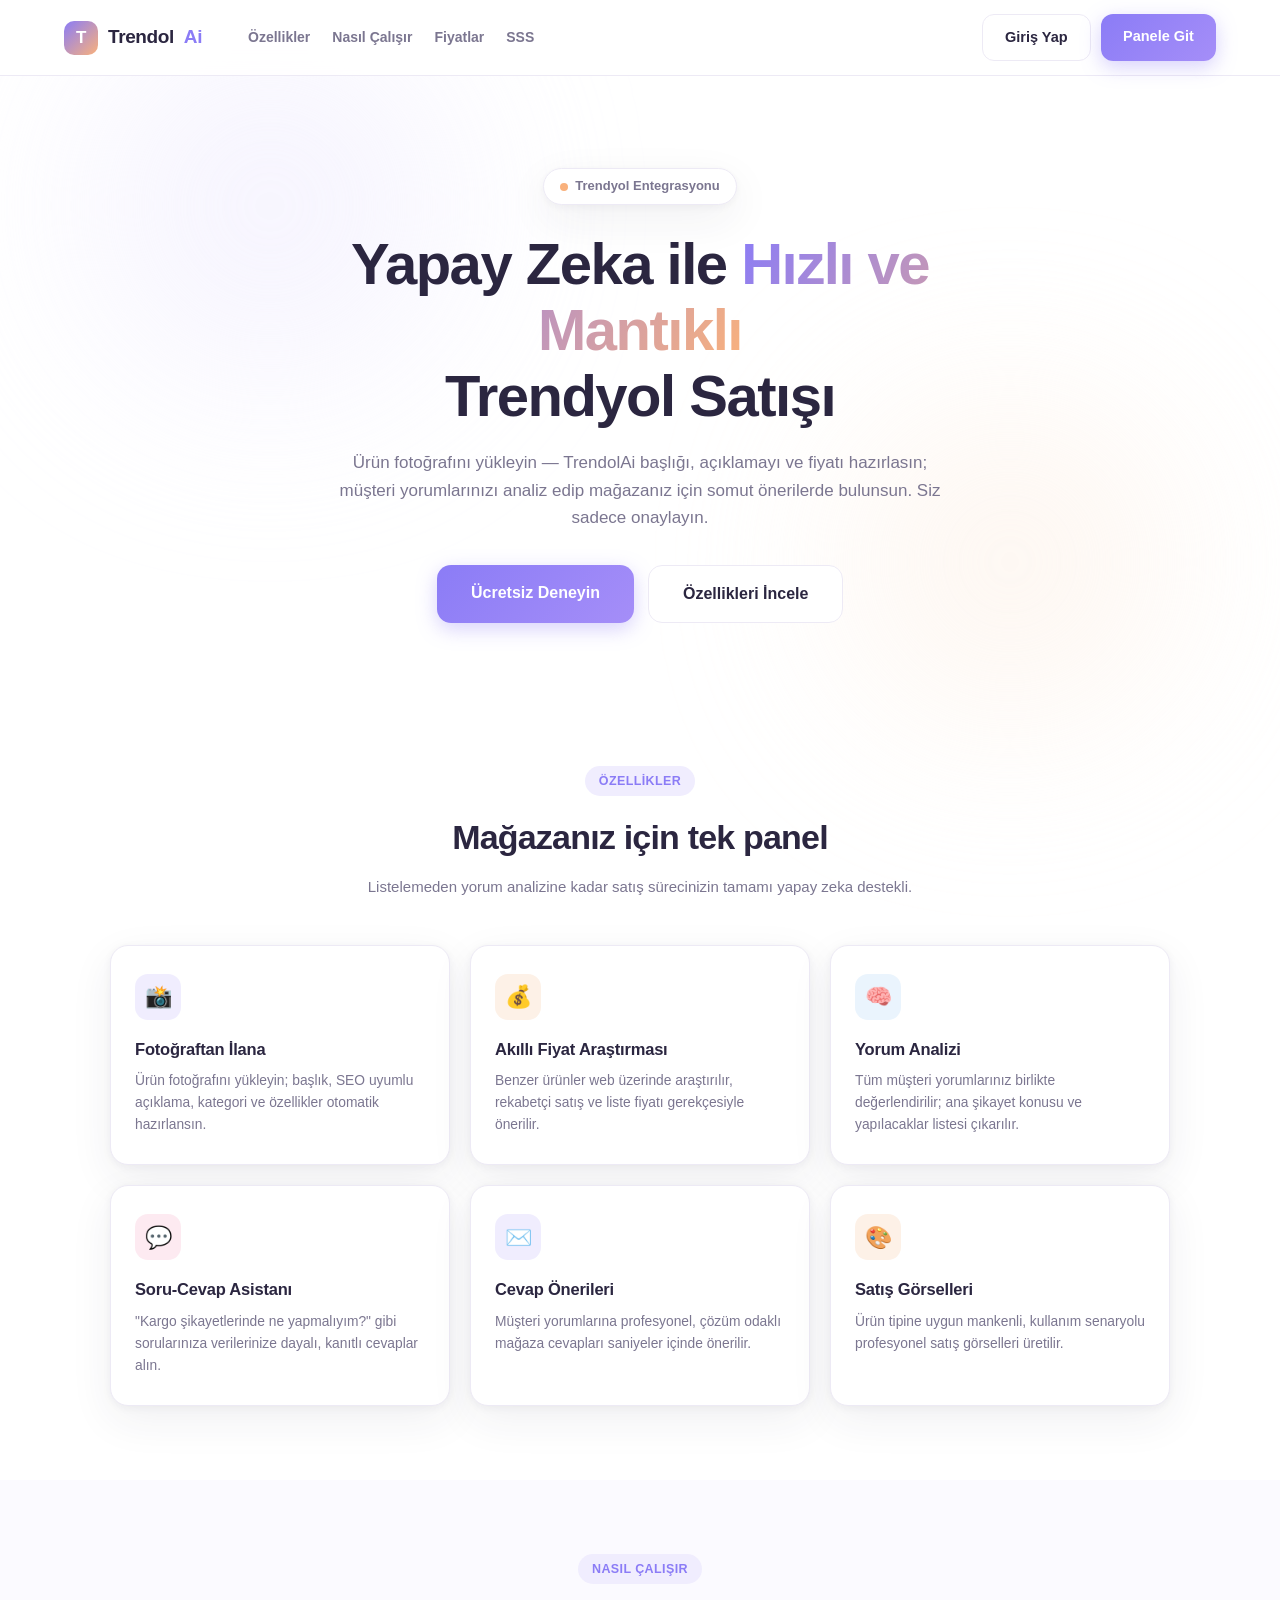
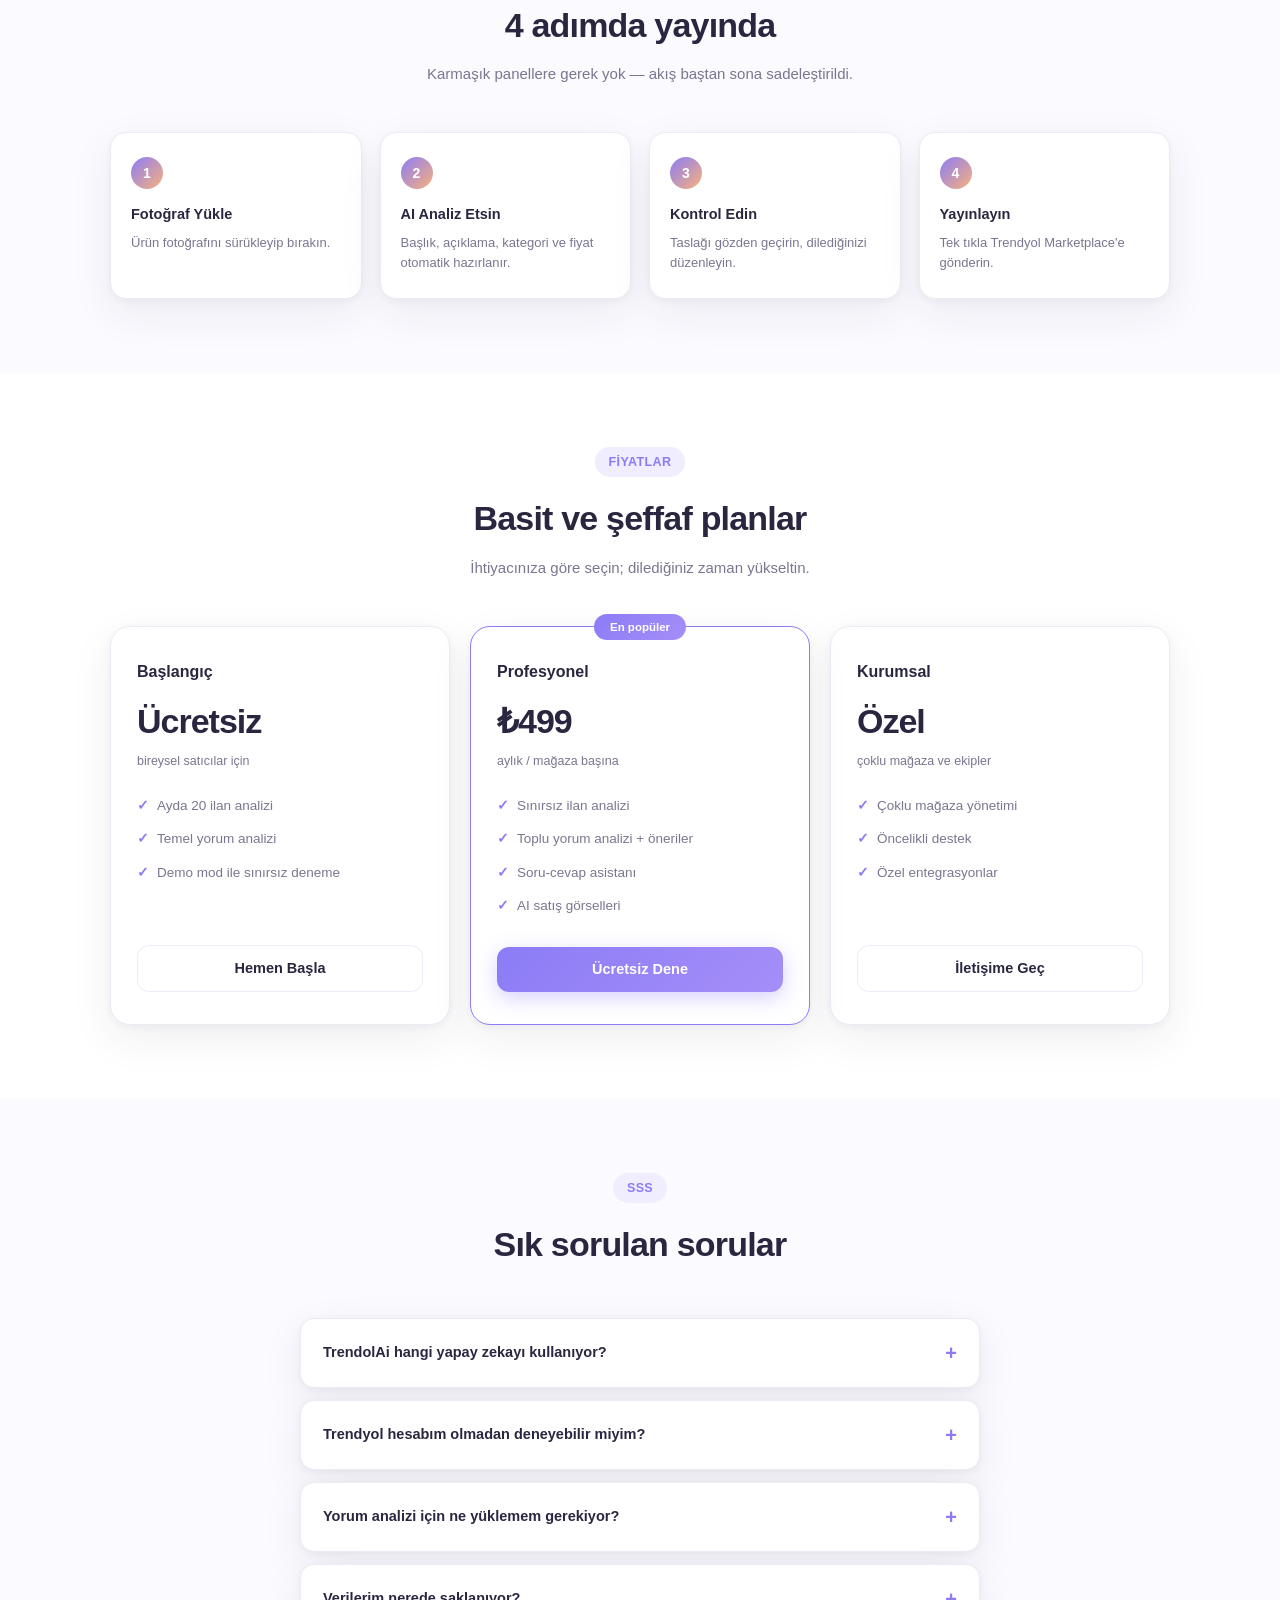
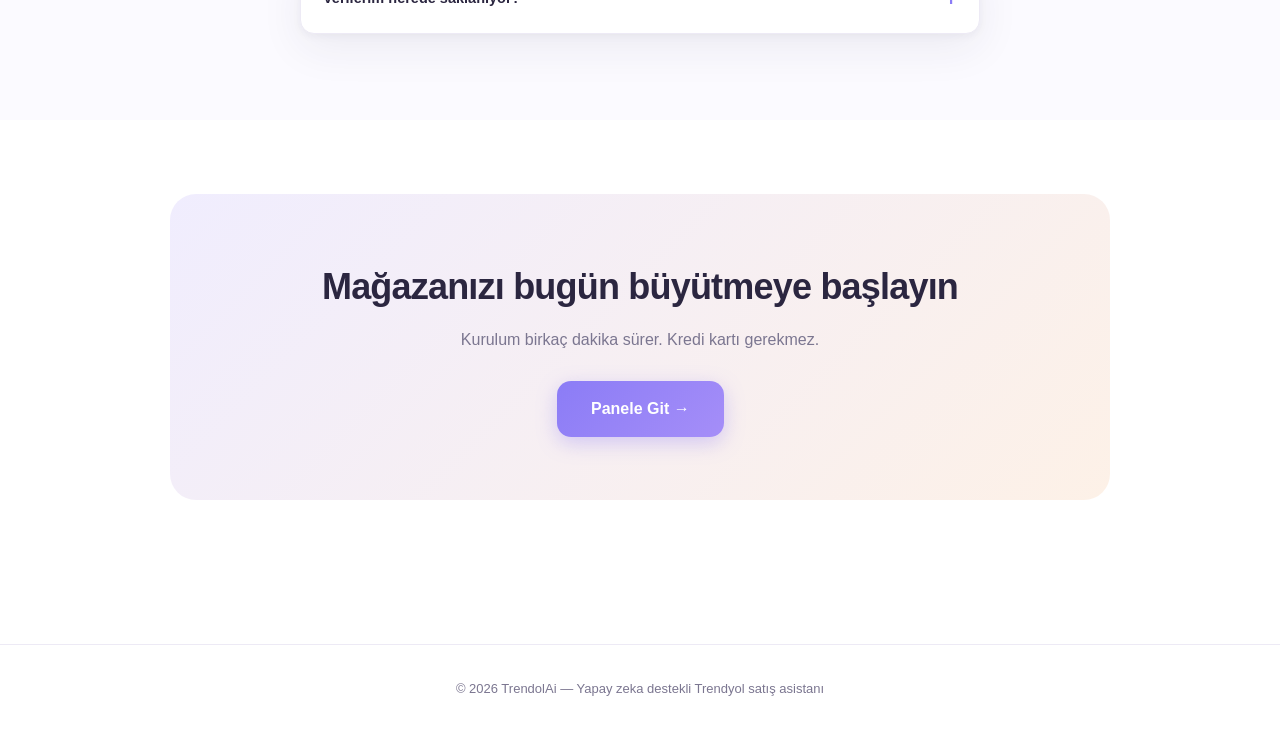
==== app/static/index.html @ e8109dd8 "0.05 Co-authored-by: Cursor <cursoragent@cursor.com>" ====
<!DOCTYPE html>
<html lang="tr">
<head>
<meta charset="UTF-8">
<meta name="viewport" content="width=device-width, initial-scale=1">
<title>TrendolAi — Yapay Zeka ile Trendyol Satış Asistanı</title>
<style>
  :root {
    --ink: #2b2640;
    --muted: #7b7690;
    --lilac: #8b7cf6;
    --lilac-soft: #f0edfe;
    --peach: #f9b17c;
    --peach-soft: #fdf1e7;
    --mintless: #7cc6f9;
    --sky-soft: #eaf4fd;
    --rose-soft: #fdeaf1;
    --border: #edeaf5;
    --shadow: 0 2px 8px rgba(43,38,64,.05), 0 14px 44px rgba(43,38,64,.07);
  }
  * { box-sizing: border-box; margin: 0; padding: 0; }
  html { scroll-behavior: smooth; }
  body {
    font-family: -apple-system, "Segoe UI", Roboto, "Helvetica Neue", sans-serif;
    background: #ffffff;
    color: var(--ink);
    line-height: 1.6;
    overflow-x: hidden;
  }

  /* --- giriş animasyonu: aşağıdan yukarı + opaklık --- */
  .rise {
    opacity: 0;
    transform: translateY(34px);
    animation: rise .9s cubic-bezier(.22,.61,.36,1) forwards;
  }
  .rise.d1 { animation-delay: .12s; }
  .rise.d2 { animation-delay: .26s; }
  .rise.d3 { animation-delay: .42s; }
  .rise.d4 { animation-delay: .58s; }
  @keyframes rise {
    from { opacity: 0; transform: translateY(34px); }
    to   { opacity: 1; transform: translateY(0); }
  }
  /* scroll ile görünen bölümler */
  .reveal { opacity: 0; transform: translateY(30px); transition: opacity .8s ease, transform .8s cubic-bezier(.22,.61,.36,1); }
  .reveal.on { opacity: 1; transform: none; }

  /* --- nav --- */
  nav {
    position: sticky; top: 0; z-index: 50;
    display: flex; align-items: center; gap: 28px;
    padding: 14px 5vw;
    background: rgba(255,255,255,.85);
    backdrop-filter: blur(14px);
    border-bottom: 1px solid var(--border);
  }
  .brand { display: flex; align-items: center; gap: 10px; font-weight: 800; font-size: 19px; letter-spacing: -.4px; }
  .brand .mark {
    width: 34px; height: 34px; border-radius: 10px;
    background: linear-gradient(135deg, var(--lilac), var(--peach));
    display: flex; align-items: center; justify-content: center;
    color: #fff; font-size: 17px; font-weight: 900;
  }
  .brand em { font-style: normal; color: var(--lilac); }
  nav .links { display: flex; gap: 22px; margin-left: 18px; }
  nav .links a {
    text-decoration: none; color: var(--muted); font-size: 14px; font-weight: 600;
    transition: color .18s;
  }
  nav .links a:hover { color: var(--ink); }
  nav .cta { margin-left: auto; display: flex; gap: 10px; }

  /* --- butonlar: üstüne gelince büyür --- */
  .btn {
    display: inline-block; border: 0; cursor: pointer; text-decoration: none;
    border-radius: 12px; font-weight: 700; font-size: 14.5px;
    padding: 11px 22px;
    transition: transform .22s cubic-bezier(.34,1.56,.64,1), box-shadow .22s;
    will-change: transform;
  }
  .btn:hover { transform: scale(1.07); }
  .btn:active { transform: scale(.98); }
  .btn.primary {
    background: linear-gradient(135deg, var(--lilac), #a58ef8);
    color: #fff;
    box-shadow: 0 6px 20px rgba(139,124,246,.35);
  }
  .btn.primary:hover { box-shadow: 0 10px 30px rgba(139,124,246,.45); }
  .btn.ghost {
    background: #fff; color: var(--ink);
    border: 1.5px solid var(--border);
  }
  .btn.ghost:hover { border-color: #d8d2ee; background: #faf9ff; }
  .btn.big { padding: 15px 34px; font-size: 16px; border-radius: 14px; }

  /* --- hero --- */
  .hero {
    max-width: 880px; margin: 0 auto; text-align: center;
    padding: 92px 5vw 70px;
    position: relative;
  }
  .hero::before, .hero::after {
    content: ""; position: absolute; border-radius: 50%; filter: blur(90px); z-index: -1; opacity: .55;
  }
  .hero::before { width: 380px; height: 380px; background: var(--lilac-soft); top: -60px; left: -120px; }
  .hero::after { width: 340px; height: 340px; background: var(--peach-soft); bottom: -40px; right: -100px; }
  .chip {
    display: inline-flex; align-items: center; gap: 7px;
    background: #fff; border: 1px solid var(--border); border-radius: 999px;
    padding: 7px 16px; font-size: 13px; font-weight: 600; color: var(--muted);
    box-shadow: var(--shadow);
  }
  .chip .dot { width: 8px; height: 8px; border-radius: 50%; background: var(--peach); }
  .hero h1 {
    font-size: clamp(34px, 5.4vw, 58px);
    line-height: 1.14; letter-spacing: -1.5px; font-weight: 800;
    margin: 26px 0 20px;
  }
  .hero h1 .grad {
    background: linear-gradient(120deg, var(--lilac), var(--peach));
    -webkit-background-clip: text; background-clip: text; color: transparent;
  }
  .hero p.lead {
    font-size: 17px; color: var(--muted); max-width: 620px; margin: 0 auto 34px;
  }
  .hero .actions { display: flex; gap: 14px; justify-content: center; flex-wrap: wrap; }

  /* --- bölümler --- */
  section { padding: 74px 5vw; }
  .inner { max-width: 1060px; margin: 0 auto; }
  .sec-head { text-align: center; max-width: 560px; margin: 0 auto 46px; }
  .sec-head .tag {
    display: inline-block; font-size: 12.5px; font-weight: 700; letter-spacing: .4px;
    color: var(--lilac); background: var(--lilac-soft); border-radius: 999px; padding: 5px 14px;
    margin-bottom: 14px;
  }
  .sec-head h2 { font-size: clamp(24px, 3.2vw, 34px); letter-spacing: -.8px; margin-bottom: 10px; }
  .sec-head p { color: var(--muted); font-size: 15px; }

  /* özellik kartları */
  .grid { display: grid; grid-template-columns: repeat(3, 1fr); gap: 20px; }
  .fcard {
    background: #fff; border: 1px solid var(--border); border-radius: 18px;
    padding: 28px 24px; box-shadow: var(--shadow);
    transition: transform .25s cubic-bezier(.34,1.56,.64,1), box-shadow .25s;
  }
  .fcard:hover { transform: translateY(-6px) scale(1.02); box-shadow: 0 10px 34px rgba(43,38,64,.11); }
  .fcard .ic {
    width: 46px; height: 46px; border-radius: 13px; font-size: 22px;
    display: flex; align-items: center; justify-content: center; margin-bottom: 16px;
  }
  .fcard h3 { font-size: 16.5px; margin-bottom: 8px; letter-spacing: -.2px; }
  .fcard p { font-size: 13.8px; color: var(--muted); }
  .bg-lilac { background: var(--lilac-soft); }
  .bg-peach { background: var(--peach-soft); }
  .bg-sky   { background: var(--sky-soft); }
  .bg-rose  { background: var(--rose-soft); }

  /* nasıl çalışır */
  .steps { display: grid; grid-template-columns: repeat(4, 1fr); gap: 18px; counter-reset: st; }
  .stp {
    background: #fff; border: 1px solid var(--border); border-radius: 16px; padding: 24px 20px;
    position: relative; box-shadow: var(--shadow);
    transition: transform .25s cubic-bezier(.34,1.56,.64,1);
  }
  .stp:hover { transform: translateY(-4px); }
  .stp .n {
    width: 32px; height: 32px; border-radius: 50%;
    background: linear-gradient(135deg, var(--lilac), var(--peach));
    color: #fff; font-weight: 800; font-size: 14px;
    display: flex; align-items: center; justify-content: center; margin-bottom: 14px;
  }
  .stp h4 { font-size: 14.5px; margin-bottom: 6px; }
  .stp p { font-size: 13px; color: var(--muted); }

  /* fiyat kartları */
  .plans { display: grid; grid-template-columns: repeat(3, 1fr); gap: 20px; align-items: stretch; }
  .plan {
    background: #fff; border: 1.5px solid var(--border); border-radius: 20px; padding: 32px 26px;
    display: flex; flex-direction: column; box-shadow: var(--shadow);
    transition: transform .25s cubic-bezier(.34,1.56,.64,1), box-shadow .25s, border-color .25s;
  }
  .plan:hover { transform: translateY(-6px) scale(1.02); box-shadow: 0 12px 40px rgba(43,38,64,.12); }
  .plan.hot { border-color: var(--lilac); position: relative; }
  .plan.hot::before {
    content: "En popüler"; position: absolute; top: -13px; left: 50%; transform: translateX(-50%);
    background: linear-gradient(135deg, var(--lilac), #a58ef8); color: #fff;
    font-size: 11.5px; font-weight: 700; padding: 4px 16px; border-radius: 999px;
  }
  .plan h3 { font-size: 16px; }
  .plan .price { font-size: 34px; font-weight: 800; letter-spacing: -1px; margin: 10px 0 2px; }
  .plan .per { font-size: 12.5px; color: var(--muted); margin-bottom: 18px; }
  .plan ul { list-style: none; margin-bottom: 24px; flex: 1; }
  .plan li { font-size: 13.5px; color: var(--muted); padding: 6px 0; display: flex; gap: 8px; }
  .plan li::before { content: "✓"; color: var(--lilac); font-weight: 800; }
  .plan .btn { width: 100%; text-align: center; }

  /* SSS */
  .faq { max-width: 680px; margin: 0 auto; }
  details {
    background: #fff; border: 1px solid var(--border); border-radius: 14px;
    padding: 18px 22px; margin-bottom: 12px; box-shadow: var(--shadow);
    transition: box-shadow .2s;
  }
  details:hover { box-shadow: 0 8px 26px rgba(43,38,64,.09); }
  summary { cursor: pointer; font-weight: 700; font-size: 14.5px; list-style: none; display: flex; justify-content: space-between; align-items: center; }
  summary::after { content: "+"; font-size: 20px; color: var(--lilac); transition: transform .25s; }
  details[open] summary::after { transform: rotate(45deg); }
  details p { margin-top: 10px; font-size: 13.8px; color: var(--muted); }

  /* alt CTA + footer */
  .final {
    text-align: center; border-radius: 26px; max-width: 940px; margin: 0 auto;
    padding: 64px 5vw;
    background: linear-gradient(135deg, var(--lilac-soft), var(--peach-soft));
  }
  .final h2 { font-size: clamp(24px, 3.4vw, 36px); letter-spacing: -.8px; margin-bottom: 12px; }
  .final p { color: var(--muted); margin-bottom: 28px; }
  footer {
    padding: 34px 5vw; text-align: center; color: var(--muted); font-size: 13px;
    border-top: 1px solid var(--border); margin-top: 70px;
  }

  @media (max-width: 900px) {
    .grid, .steps, .plans { grid-template-columns: 1fr 1fr; }
  }
  @media (max-width: 620px) {
    nav .links { display: none; }
    .grid, .steps, .plans { grid-template-columns: 1fr; }
  }
</style>
</head>
<body>

<nav class="rise">
  <div class="brand"><span class="mark">T</span>Trendol<em>Ai</em></div>
  <div class="links">
    <a href="#ozellikler">Özellikler</a>
    <a href="#nasil">Nasıl Çalışır</a>
    <a href="#fiyatlar">Fiyatlar</a>
    <a href="#sss">SSS</a>
  </div>
  <div class="cta">
    <a class="btn ghost" href="/panel">Giriş Yap</a>
    <a class="btn primary" href="/panel">Panele Git</a>
  </div>
</nav>

<div class="hero">
  <div class="chip rise d1"><span class="dot"></span> Trendyol Entegrasyonu</div>
  <h1 class="rise d2">Yapay Zeka ile <span class="grad">Hızlı ve Mantıklı</span><br>Trendyol Satışı</h1>
  <p class="lead rise d3">
    Ürün fotoğrafını yükleyin — TrendolAi başlığı, açıklamayı ve fiyatı hazırlasın;
    müşteri yorumlarınızı analiz edip mağazanız için somut önerilerde bulunsun.
    Siz sadece onaylayın.
  </p>
  <div class="actions rise d4">
    <a class="btn primary big" href="/panel">Ücretsiz Deneyin</a>
    <a class="btn ghost big" href="#ozellikler">Özellikleri İncele</a>
  </div>
</div>

<section id="ozellikler">
  <div class="inner">
    <div class="sec-head reveal">
      <span class="tag">ÖZELLİKLER</span>
      <h2>Mağazanız için tek panel</h2>
      <p>Listelemeden yorum analizine kadar satış sürecinizin tamamı yapay zeka destekli.</p>
    </div>
    <div class="grid">
      <div class="fcard reveal">
        <div class="ic bg-lilac">📸</div>
        <h3>Fotoğraftan İlana</h3>
        <p>Ürün fotoğrafını yükleyin; başlık, SEO uyumlu açıklama, kategori ve özellikler otomatik hazırlansın.</p>
      </div>
      <div class="fcard reveal">
        <div class="ic bg-peach">💰</div>
        <h3>Akıllı Fiyat Araştırması</h3>
        <p>Benzer ürünler web üzerinde araştırılır, rekabetçi satış ve liste fiyatı gerekçesiyle önerilir.</p>
      </div>
      <div class="fcard reveal">
        <div class="ic bg-sky">🧠</div>
        <h3>Yorum Analizi</h3>
        <p>Tüm müşteri yorumlarınız birlikte değerlendirilir; ana şikayet konusu ve yapılacaklar listesi çıkarılır.</p>
      </div>
      <div class="fcard reveal">
        <div class="ic bg-rose">💬</div>
        <h3>Soru-Cevap Asistanı</h3>
        <p>"Kargo şikayetlerinde ne yapmalıyım?" gibi sorularınıza verilerinize dayalı, kanıtlı cevaplar alın.</p>
      </div>
      <div class="fcard reveal">
        <div class="ic bg-lilac">✉️</div>
        <h3>Cevap Önerileri</h3>
        <p>Müşteri yorumlarına profesyonel, çözüm odaklı mağaza cevapları saniyeler içinde önerilir.</p>
      </div>
      <div class="fcard reveal">
        <div class="ic bg-peach">🎨</div>
        <h3>Satış Görselleri</h3>
        <p>Ürün tipine uygun mankenli, kullanım senaryolu profesyonel satış görselleri üretilir.</p>
      </div>
    </div>
  </div>
</section>

<section id="nasil" style="background:#fbfaff">
  <div class="inner">
    <div class="sec-head reveal">
      <span class="tag">NASIL ÇALIŞIR</span>
      <h2>4 adımda yayında</h2>
      <p>Karmaşık panellere gerek yok — akış baştan sona sadeleştirildi.</p>
    </div>
    <div class="steps">
      <div class="stp reveal"><div class="n">1</div><h4>Fotoğraf Yükle</h4><p>Ürün fotoğrafını sürükleyip bırakın.</p></div>
      <div class="stp reveal"><div class="n">2</div><h4>AI Analiz Etsin</h4><p>Başlık, açıklama, kategori ve fiyat otomatik hazırlanır.</p></div>
      <div class="stp reveal"><div class="n">3</div><h4>Kontrol Edin</h4><p>Taslağı gözden geçirin, dilediğinizi düzenleyin.</p></div>
      <div class="stp reveal"><div class="n">4</div><h4>Yayınlayın</h4><p>Tek tıkla Trendyol Marketplace'e gönderin.</p></div>
    </div>
  </div>
</section>

<section id="fiyatlar">
  <div class="inner">
    <div class="sec-head reveal">
      <span class="tag">FİYATLAR</span>
      <h2>Basit ve şeffaf planlar</h2>
      <p>İhtiyacınıza göre seçin; dilediğiniz zaman yükseltin.</p>
    </div>
    <div class="plans">
      <div class="plan reveal">
        <h3>Başlangıç</h3>
        <div class="price">Ücretsiz</div>
        <div class="per">bireysel satıcılar için</div>
        <ul>
          <li>Ayda 20 ilan analizi</li>
          <li>Temel yorum analizi</li>
          <li>Demo mod ile sınırsız deneme</li>
        </ul>
        <a class="btn ghost" href="/panel">Hemen Başla</a>
      </div>
      <div class="plan hot reveal">
        <h3>Profesyonel</h3>
        <div class="price">₺499</div>
        <div class="per">aylık / mağaza başına</div>
        <ul>
          <li>Sınırsız ilan analizi</li>
          <li>Toplu yorum analizi + öneriler</li>
          <li>Soru-cevap asistanı</li>
          <li>AI satış görselleri</li>
        </ul>
        <a class="btn primary" href="/panel">Ücretsiz Dene</a>
      </div>
      <div class="plan reveal">
        <h3>Kurumsal</h3>
        <div class="price">Özel</div>
        <div class="per">çoklu mağaza ve ekipler</div>
        <ul>
          <li>Çoklu mağaza yönetimi</li>
          <li>Öncelikli destek</li>
          <li>Özel entegrasyonlar</li>
        </ul>
        <a class="btn ghost" href="/panel">İletişime Geç</a>
      </div>
    </div>
  </div>
</section>

<section id="sss" style="background:#fbfaff">
  <div class="inner">
    <div class="sec-head reveal">
      <span class="tag">SSS</span>
      <h2>Sık sorulan sorular</h2>
    </div>
    <div class="faq reveal">
      <details>
        <summary>TrendolAi hangi yapay zekayı kullanıyor?</summary>
        <p>Google Gemini altyapısı kullanılır. Fotoğraf analizi, yorum analizi, soru-cevap ve görsel üretimi aynı modelle, ücretsiz API katmanıyla çalışır.</p>
      </details>
      <details>
        <summary>Trendyol hesabım olmadan deneyebilir miyim?</summary>
        <p>Evet. Trendyol API anahtarlarınızı girmediğinizde sistem DEMO modda çalışır: tüm AI akışı gerçektir, yalnızca yayınlama adımı simüle edilir.</p>
      </details>
      <details>
        <summary>Yorum analizi için ne yüklemem gerekiyor?</summary>
        <p>Basit bir CSV dosyası yeterli: product_name, sku, rating, comment_text, review_date sütunları. Panel içinden örnek şablonu görebilirsiniz.</p>
      </details>
      <details>
        <summary>Verilerim nerede saklanıyor?</summary>
        <p>Tüm veriler kendi bilgisayarınızda / sunucunuzda tutulur. Analiz için yalnızca gerekli özet veriler AI modeline gönderilir.</p>
      </details>
    </div>
  </div>
</section>

<section>
  <div class="final reveal">
    <h2>Mağazanızı bugün büyütmeye başlayın</h2>
    <p>Kurulum birkaç dakika sürer. Kredi kartı gerekmez.</p>
    <a class="btn primary big" href="/panel">Panele Git →</a>
  </div>
</section>

<footer>
  © 2026 TrendolAi — Yapay zeka destekli Trendyol satış asistanı
</footer>

<script>
  // scroll ile görünme animasyonu
  const io = new IntersectionObserver(entries => {
    entries.forEach(e => { if (e.isIntersecting) { e.target.classList.add('on'); io.unobserve(e.target); } });
  }, { threshold: .12 });
  document.querySelectorAll('.reveal').forEach(el => io.observe(el));
</script>
</body>
</html>
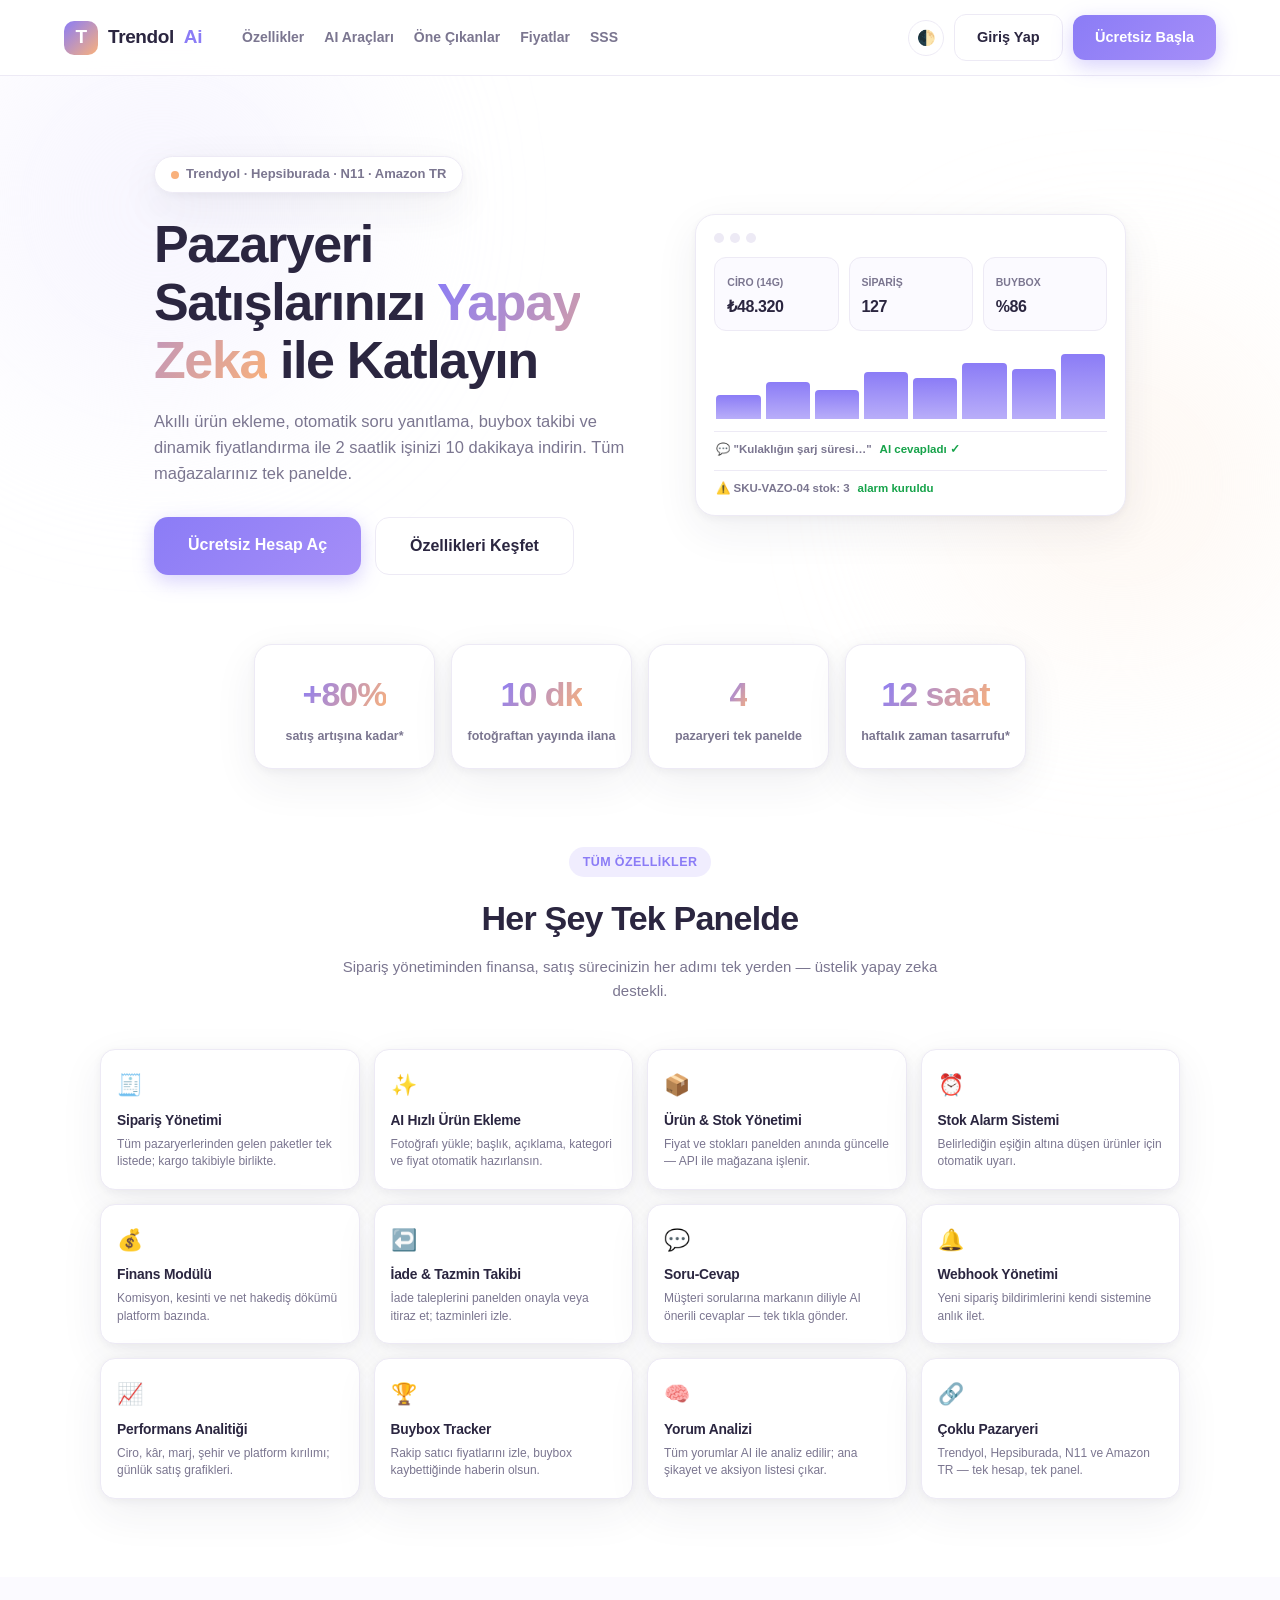
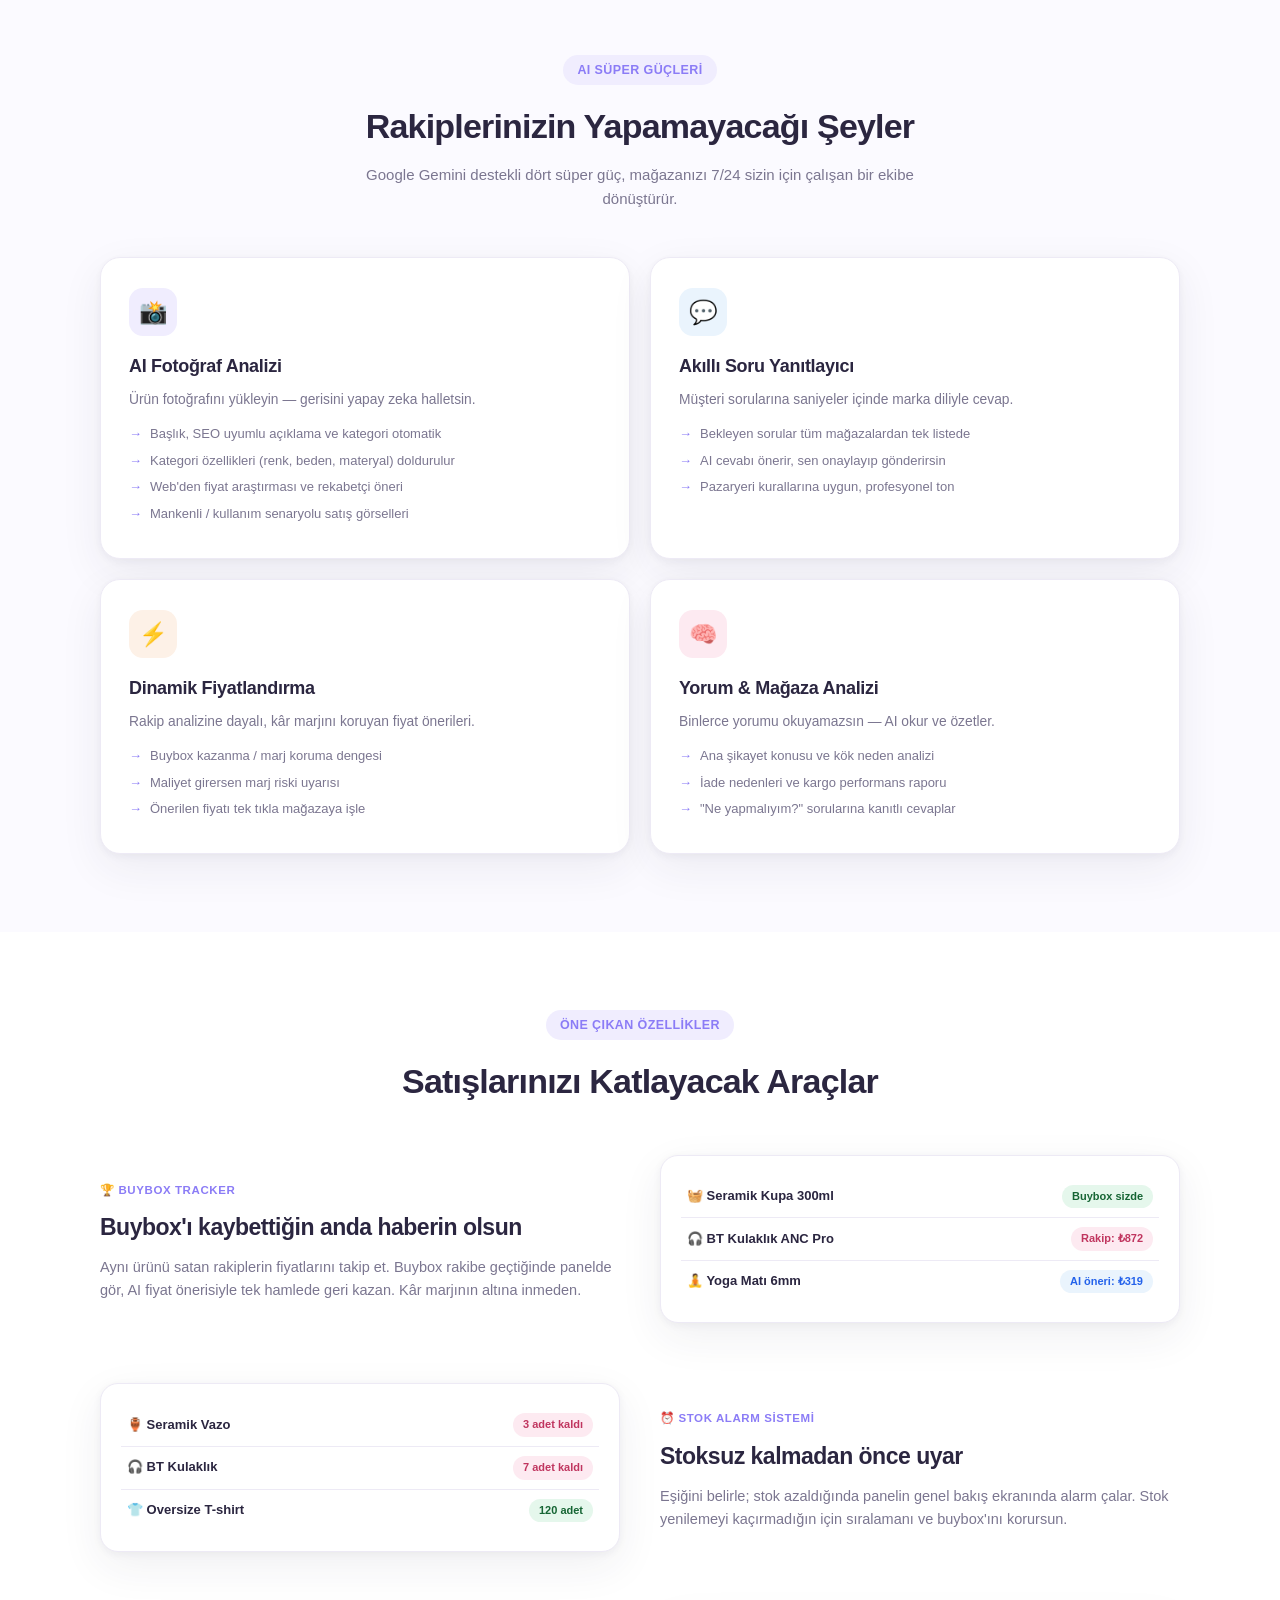
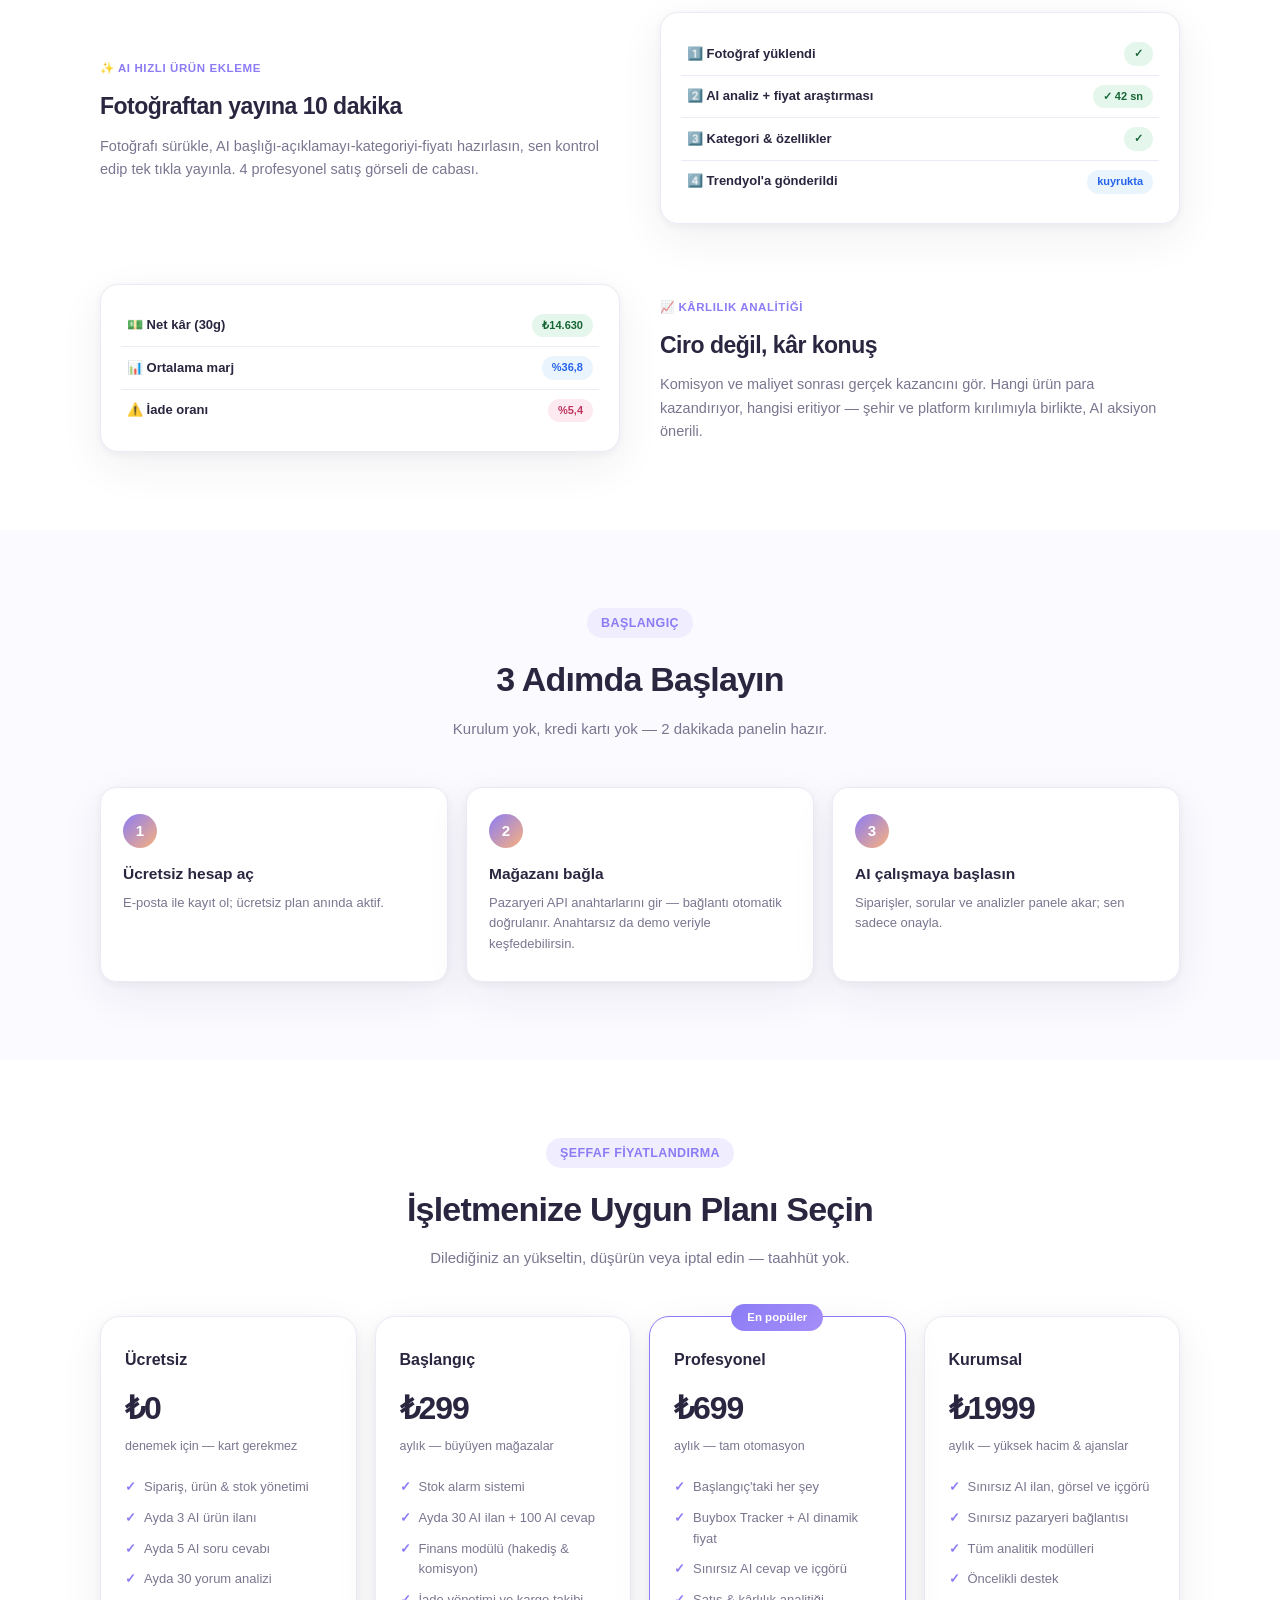
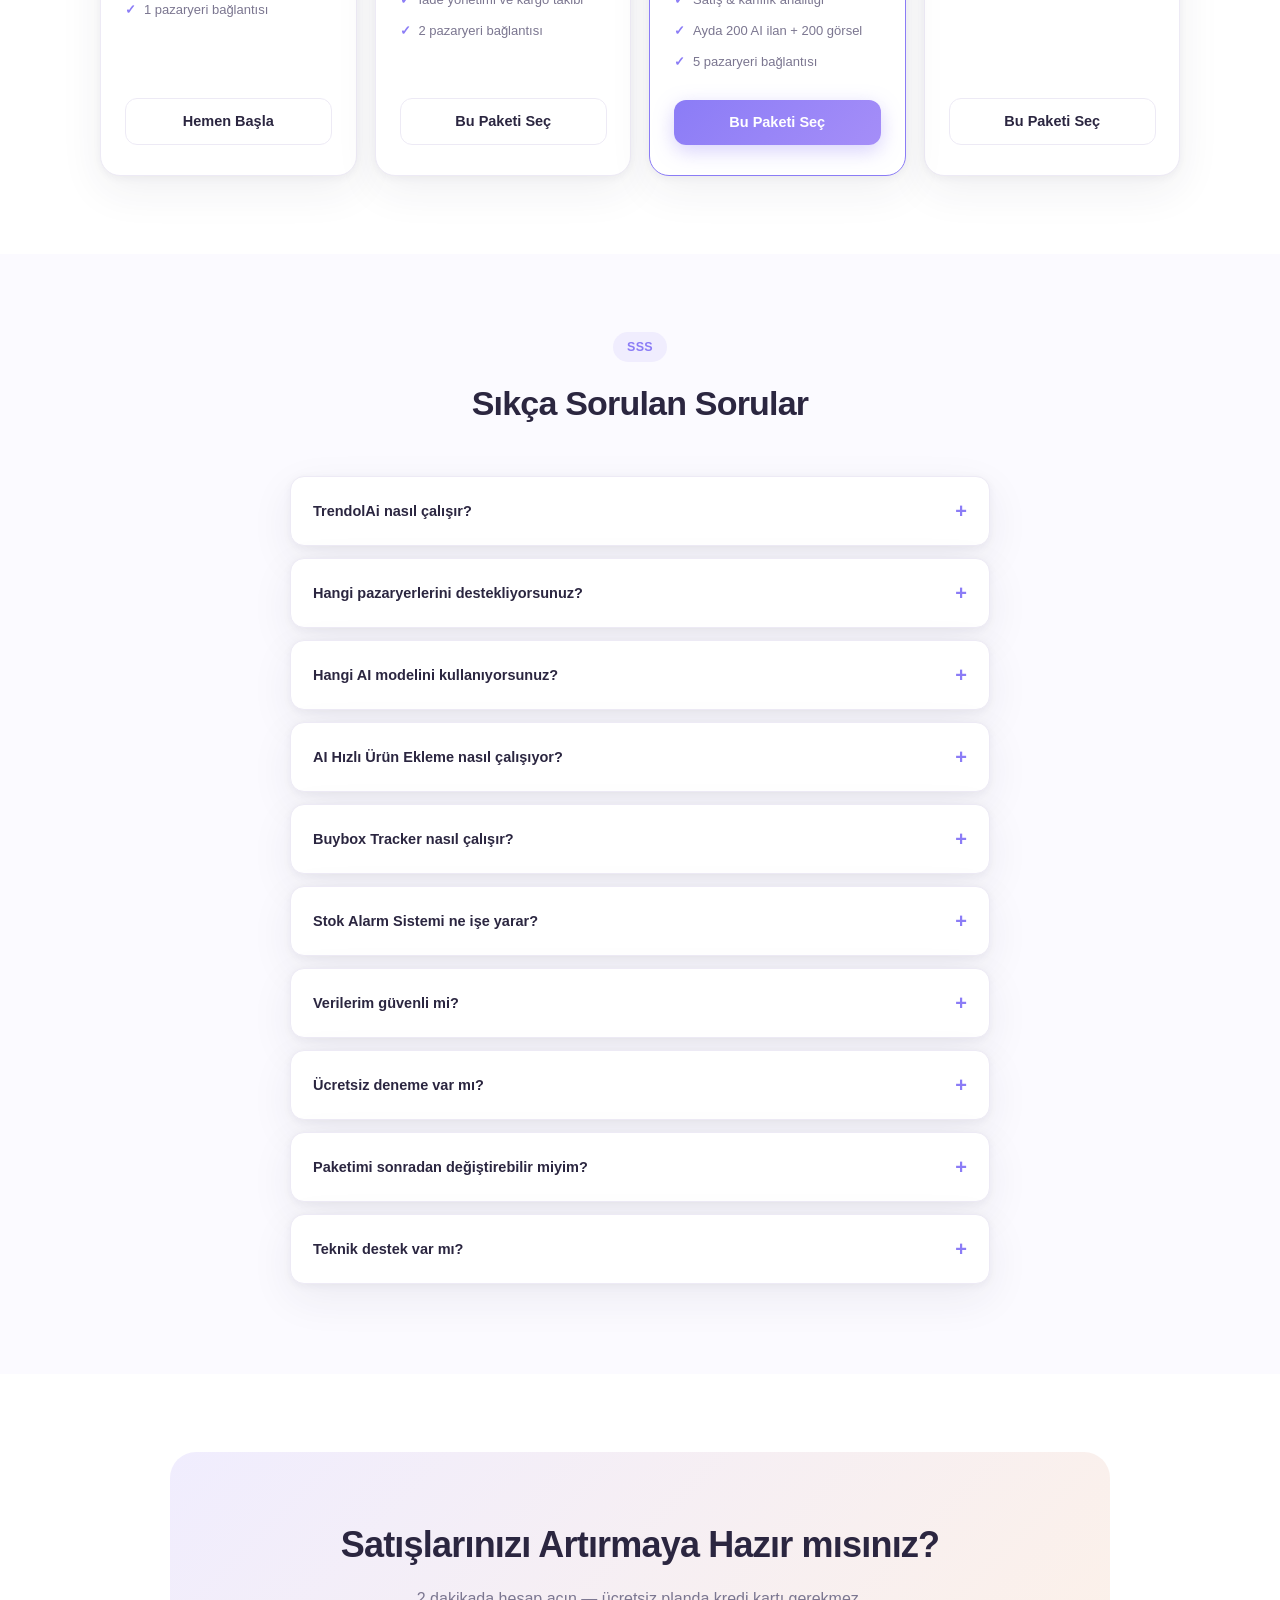
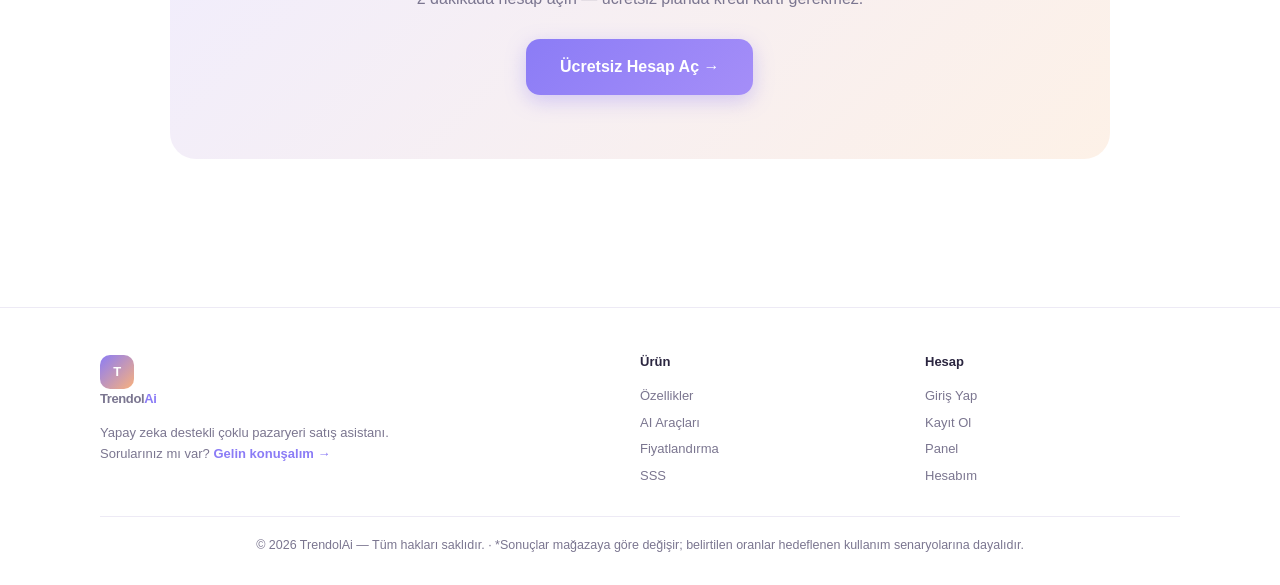
==== commit 04e5316f: "1.0.0 Demo" ====
--- a/app/static/index.html
+++ b/app/static/index.html
@@ -3,7 +3,19 @@
 <head>
 <meta charset="UTF-8">
 <meta name="viewport" content="width=device-width, initial-scale=1">
-<title>TrendolAi — Yapay Zeka ile Trendyol Satış Asistanı</title>
+<title>TrendolAi — Pazaryeri Satışlarınızı Yapay Zeka ile Katlayın</title>
+<meta name="description" content="Trendyol, Hepsiburada, N11 ve Amazon TR mağazalarınızı tek panelden yönetin: AI ile 10 dakikada ilan, akıllı soru yanıtlama, buybox takibi, dinamik fiyatlandırma ve kârlılık analitiği.">
+<script>
+  (function () {
+    const t = localStorage.getItem('theme') || (matchMedia('(prefers-color-scheme: dark)').matches ? 'dark' : 'light');
+    document.documentElement.dataset.theme = t;
+  })();
+  function toggleTheme() {
+    const h = document.documentElement;
+    h.dataset.theme = h.dataset.theme === 'dark' ? 'light' : 'dark';
+    localStorage.setItem('theme', h.dataset.theme);
+  }
+</script>
 <style>
   :root {
     --ink: #2b2640;
@@ -12,309 +24,431 @@
     --lilac-soft: #f0edfe;
     --peach: #f9b17c;
     --peach-soft: #fdf1e7;
-    --mintless: #7cc6f9;
     --sky-soft: #eaf4fd;
     --rose-soft: #fdeaf1;
     --border: #edeaf5;
+    --bg: #ffffff;
+    --bg2: #fbfaff;
+    --card: #ffffff;
+    --navbg: rgba(255,255,255,.85);
     --shadow: 0 2px 8px rgba(43,38,64,.05), 0 14px 44px rgba(43,38,64,.07);
+  }
+  html[data-theme="dark"] {
+    --ink: #ebe8f7;
+    --muted: #9a94b8;
+    --lilac: #9d8ffa;
+    --lilac-soft: #2b2547;
+    --peach: #f9b17c;
+    --peach-soft: #38291e;
+    --sky-soft: #1c2a3a;
+    --rose-soft: #35202c;
+    --border: #2d2749;
+    --bg: #131020;
+    --bg2: #17132a;
+    --card: #1c1832;
+    --navbg: rgba(19,16,32,.85);
+    --shadow: 0 2px 8px rgba(0,0,0,.25), 0 14px 44px rgba(0,0,0,.35);
   }
   * { box-sizing: border-box; margin: 0; padding: 0; }
   html { scroll-behavior: smooth; }
   body {
     font-family: -apple-system, "Segoe UI", Roboto, "Helvetica Neue", sans-serif;
-    background: #ffffff;
-    color: var(--ink);
-    line-height: 1.6;
-    overflow-x: hidden;
-  }
-
-  /* --- giriş animasyonu: aşağıdan yukarı + opaklık --- */
-  .rise {
-    opacity: 0;
-    transform: translateY(34px);
-    animation: rise .9s cubic-bezier(.22,.61,.36,1) forwards;
-  }
-  .rise.d1 { animation-delay: .12s; }
-  .rise.d2 { animation-delay: .26s; }
-  .rise.d3 { animation-delay: .42s; }
-  .rise.d4 { animation-delay: .58s; }
-  @keyframes rise {
-    from { opacity: 0; transform: translateY(34px); }
-    to   { opacity: 1; transform: translateY(0); }
-  }
-  /* scroll ile görünen bölümler */
+    background: var(--bg); color: var(--ink); line-height: 1.6; overflow-x: hidden;
+  }
+
+  .rise { opacity: 0; transform: translateY(34px); animation: rise .9s cubic-bezier(.22,.61,.36,1) forwards; }
+  .rise.d1 { animation-delay: .12s; } .rise.d2 { animation-delay: .26s; }
+  .rise.d3 { animation-delay: .42s; } .rise.d4 { animation-delay: .58s; }
+  @keyframes rise { from { opacity: 0; transform: translateY(34px); } to { opacity: 1; transform: none; } }
   .reveal { opacity: 0; transform: translateY(30px); transition: opacity .8s ease, transform .8s cubic-bezier(.22,.61,.36,1); }
   .reveal.on { opacity: 1; transform: none; }
 
-  /* --- nav --- */
   nav {
-    position: sticky; top: 0; z-index: 50;
-    display: flex; align-items: center; gap: 28px;
-    padding: 14px 5vw;
-    background: rgba(255,255,255,.85);
-    backdrop-filter: blur(14px);
-    border-bottom: 1px solid var(--border);
-  }
-  .brand { display: flex; align-items: center; gap: 10px; font-weight: 800; font-size: 19px; letter-spacing: -.4px; }
-  .brand .mark {
-    width: 34px; height: 34px; border-radius: 10px;
-    background: linear-gradient(135deg, var(--lilac), var(--peach));
-    display: flex; align-items: center; justify-content: center;
-    color: #fff; font-size: 17px; font-weight: 900;
-  }
+    position: sticky; top: 0; z-index: 50; display: flex; align-items: center; gap: 26px;
+    padding: 14px 5vw; background: var(--navbg); backdrop-filter: blur(14px); border-bottom: 1px solid var(--border);
+  }
+  .brand { display: flex; align-items: center; gap: 10px; font-weight: 800; font-size: 19px; letter-spacing: -.4px; text-decoration: none; color: var(--ink); }
+  .brand .mark { width: 34px; height: 34px; border-radius: 10px; background: linear-gradient(135deg, var(--lilac), var(--peach)); display: flex; align-items: center; justify-content: center; color: #fff; font-weight: 900; }
   .brand em { font-style: normal; color: var(--lilac); }
-  nav .links { display: flex; gap: 22px; margin-left: 18px; }
-  nav .links a {
-    text-decoration: none; color: var(--muted); font-size: 14px; font-weight: 600;
-    transition: color .18s;
-  }
+  nav .links { display: flex; gap: 20px; margin-left: 14px; }
+  nav .links a { text-decoration: none; color: var(--muted); font-size: 14px; font-weight: 600; transition: color .18s; }
   nav .links a:hover { color: var(--ink); }
-  nav .cta { margin-left: auto; display: flex; gap: 10px; }
-
-  /* --- butonlar: üstüne gelince büyür --- */
+  nav .cta { margin-left: auto; display: flex; gap: 10px; align-items: center; }
+  .theme-toggle { border: 1.5px solid var(--border); background: var(--card); color: var(--ink); border-radius: 999px; width: 36px; height: 36px; cursor: pointer; font-size: 15px; }
+
   .btn {
     display: inline-block; border: 0; cursor: pointer; text-decoration: none;
-    border-radius: 12px; font-weight: 700; font-size: 14.5px;
-    padding: 11px 22px;
-    transition: transform .22s cubic-bezier(.34,1.56,.64,1), box-shadow .22s;
-    will-change: transform;
-  }
-  .btn:hover { transform: scale(1.07); }
+    border-radius: 12px; font-weight: 700; font-size: 14.5px; padding: 11px 22px;
+    transition: transform .22s cubic-bezier(.34,1.56,.64,1), box-shadow .22s; will-change: transform;
+  }
+  .btn:hover { transform: scale(1.06); }
   .btn:active { transform: scale(.98); }
-  .btn.primary {
-    background: linear-gradient(135deg, var(--lilac), #a58ef8);
-    color: #fff;
-    box-shadow: 0 6px 20px rgba(139,124,246,.35);
-  }
+  .btn.primary { background: linear-gradient(135deg, var(--lilac), #a58ef8); color: #fff; box-shadow: 0 6px 20px rgba(139,124,246,.35); }
   .btn.primary:hover { box-shadow: 0 10px 30px rgba(139,124,246,.45); }
-  .btn.ghost {
-    background: #fff; color: var(--ink);
-    border: 1.5px solid var(--border);
-  }
-  .btn.ghost:hover { border-color: #d8d2ee; background: #faf9ff; }
+  .btn.ghost { background: var(--card); color: var(--ink); border: 1.5px solid var(--border); }
+  .btn.ghost:hover { border-color: #d8d2ee; }
   .btn.big { padding: 15px 34px; font-size: 16px; border-radius: 14px; }
 
   /* --- hero --- */
   .hero {
-    max-width: 880px; margin: 0 auto; text-align: center;
-    padding: 92px 5vw 70px;
-    position: relative;
-  }
-  .hero::before, .hero::after {
-    content: ""; position: absolute; border-radius: 50%; filter: blur(90px); z-index: -1; opacity: .55;
-  }
-  .hero::before { width: 380px; height: 380px; background: var(--lilac-soft); top: -60px; left: -120px; }
-  .hero::after { width: 340px; height: 340px; background: var(--peach-soft); bottom: -40px; right: -100px; }
+    max-width: 1100px; margin: 0 auto; padding: 80px 5vw 30px; position: relative;
+    display: grid; grid-template-columns: 1.15fr 1fr; gap: 46px; align-items: center;
+  }
+  .hero::before, .hero::after { content: ""; position: absolute; border-radius: 50%; filter: blur(90px); z-index: -1; opacity: .5; }
+  .hero::before { width: 400px; height: 400px; background: var(--lilac-soft); top: -70px; left: -130px; }
+  .hero::after { width: 340px; height: 340px; background: var(--peach-soft); bottom: -50px; right: -100px; }
   .chip {
-    display: inline-flex; align-items: center; gap: 7px;
-    background: #fff; border: 1px solid var(--border); border-radius: 999px;
-    padding: 7px 16px; font-size: 13px; font-weight: 600; color: var(--muted);
-    box-shadow: var(--shadow);
+    display: inline-flex; align-items: center; gap: 7px; background: var(--card); border: 1px solid var(--border);
+    border-radius: 999px; padding: 7px 16px; font-size: 13px; font-weight: 600; color: var(--muted); box-shadow: var(--shadow);
   }
   .chip .dot { width: 8px; height: 8px; border-radius: 50%; background: var(--peach); }
-  .hero h1 {
-    font-size: clamp(34px, 5.4vw, 58px);
-    line-height: 1.14; letter-spacing: -1.5px; font-weight: 800;
-    margin: 26px 0 20px;
-  }
-  .hero h1 .grad {
-    background: linear-gradient(120deg, var(--lilac), var(--peach));
-    -webkit-background-clip: text; background-clip: text; color: transparent;
-  }
-  .hero p.lead {
-    font-size: 17px; color: var(--muted); max-width: 620px; margin: 0 auto 34px;
-  }
-  .hero .actions { display: flex; gap: 14px; justify-content: center; flex-wrap: wrap; }
-
-  /* --- bölümler --- */
-  section { padding: 74px 5vw; }
-  .inner { max-width: 1060px; margin: 0 auto; }
-  .sec-head { text-align: center; max-width: 560px; margin: 0 auto 46px; }
-  .sec-head .tag {
-    display: inline-block; font-size: 12.5px; font-weight: 700; letter-spacing: .4px;
-    color: var(--lilac); background: var(--lilac-soft); border-radius: 999px; padding: 5px 14px;
-    margin-bottom: 14px;
-  }
+  .hero h1 { font-size: clamp(32px, 4.6vw, 52px); line-height: 1.12; letter-spacing: -1.4px; font-weight: 800; margin: 22px 0 18px; }
+  .hero h1 .grad { background: linear-gradient(120deg, var(--lilac), var(--peach)); -webkit-background-clip: text; background-clip: text; color: transparent; }
+  .hero p.lead { font-size: 16.5px; color: var(--muted); margin-bottom: 30px; max-width: 520px; }
+  .hero .actions { display: flex; gap: 14px; flex-wrap: wrap; }
+
+  /* hero mockup */
+  .mock {
+    background: var(--card); border: 1px solid var(--border); border-radius: 20px;
+    box-shadow: var(--shadow); padding: 18px; transform: rotate(1.5deg);
+  }
+  .mock .m-head { display: flex; gap: 6px; margin-bottom: 14px; }
+  .mock .m-head i { width: 10px; height: 10px; border-radius: 50%; background: var(--border); display: block; }
+  .mock .m-kpis { display: grid; grid-template-columns: 1fr 1fr 1fr; gap: 10px; margin-bottom: 14px; }
+  .mock .m-kpi { background: var(--bg2); border: 1px solid var(--border); border-radius: 12px; padding: 10px 12px; }
+  .mock .m-kpi b { font-size: 16px; letter-spacing: -.4px; display: block; }
+  .mock .m-kpi span { font-size: 10.5px; color: var(--muted); font-weight: 700; }
+  .mock .m-bars { display: flex; align-items: flex-end; gap: 5px; height: 74px; padding: 4px 2px 0; }
+  .mock .m-bars i { flex: 1; border-radius: 4px 4px 0 0; background: linear-gradient(180deg, var(--lilac), #b9aef9); display: block; animation: grow 1.2s cubic-bezier(.22,.61,.36,1) both; }
+  @keyframes grow { from { height: 0 !important; } }
+  .mock .m-row { display: flex; align-items: center; gap: 8px; font-size: 11.5px; color: var(--muted); border-top: 1px solid var(--border); padding: 8px 2px 0; margin-top: 12px; font-weight: 600; }
+  .mock .m-row .ok { color: #16a34a; font-weight: 800; }
+
+  /* istatistik sayaçları */
+  .stats { max-width: 900px; margin: 40px auto 0; display: grid; grid-template-columns: repeat(4, 1fr); gap: 16px; padding: 0 5vw; }
+  .stat { text-align: center; background: var(--card); border: 1px solid var(--border); border-radius: 18px; padding: 22px 10px; box-shadow: var(--shadow); }
+  .stat b { font-size: clamp(24px, 3vw, 34px); font-weight: 800; letter-spacing: -1px; background: linear-gradient(120deg, var(--lilac), var(--peach)); -webkit-background-clip: text; background-clip: text; color: transparent; }
+  .stat span { display: block; font-size: 12.5px; color: var(--muted); font-weight: 700; margin-top: 4px; }
+
+  section { padding: 78px 5vw; }
+  .inner { max-width: 1080px; margin: 0 auto; }
+  .sec-head { text-align: center; max-width: 600px; margin: 0 auto 46px; }
+  .sec-head .tag { display: inline-block; font-size: 12.5px; font-weight: 700; letter-spacing: .4px; color: var(--lilac); background: var(--lilac-soft); border-radius: 999px; padding: 5px 14px; margin-bottom: 14px; }
   .sec-head h2 { font-size: clamp(24px, 3.2vw, 34px); letter-spacing: -.8px; margin-bottom: 10px; }
   .sec-head p { color: var(--muted); font-size: 15px; }
 
-  /* özellik kartları */
-  .grid { display: grid; grid-template-columns: repeat(3, 1fr); gap: 20px; }
-  .fcard {
-    background: #fff; border: 1px solid var(--border); border-radius: 18px;
-    padding: 28px 24px; box-shadow: var(--shadow);
+  /* her şey tek panelde — kompakt ızgara */
+  .allgrid { display: grid; grid-template-columns: repeat(4, 1fr); gap: 14px; }
+  .acard {
+    background: var(--card); border: 1px solid var(--border); border-radius: 15px; padding: 18px 16px;
+    box-shadow: var(--shadow); transition: transform .22s cubic-bezier(.34,1.56,.64,1), box-shadow .22s;
+  }
+  .acard:hover { transform: translateY(-5px); box-shadow: 0 10px 30px rgba(43,38,64,.12); }
+  .acard .ic { font-size: 21px; }
+  .acard h3 { font-size: 13.8px; margin: 8px 0 4px; letter-spacing: -.2px; }
+  .acard p { font-size: 12px; color: var(--muted); line-height: 1.45; }
+
+  /* AI süper güçleri — büyük kartlar */
+  .powers { display: grid; grid-template-columns: 1fr 1fr; gap: 20px; }
+  .pcard {
+    border-radius: 20px; padding: 30px 28px; border: 1px solid var(--border); background: var(--card);
+    box-shadow: var(--shadow); position: relative; overflow: hidden;
     transition: transform .25s cubic-bezier(.34,1.56,.64,1), box-shadow .25s;
   }
-  .fcard:hover { transform: translateY(-6px) scale(1.02); box-shadow: 0 10px 34px rgba(43,38,64,.11); }
-  .fcard .ic {
-    width: 46px; height: 46px; border-radius: 13px; font-size: 22px;
-    display: flex; align-items: center; justify-content: center; margin-bottom: 16px;
-  }
-  .fcard h3 { font-size: 16.5px; margin-bottom: 8px; letter-spacing: -.2px; }
-  .fcard p { font-size: 13.8px; color: var(--muted); }
-  .bg-lilac { background: var(--lilac-soft); }
-  .bg-peach { background: var(--peach-soft); }
-  .bg-sky   { background: var(--sky-soft); }
-  .bg-rose  { background: var(--rose-soft); }
-
-  /* nasıl çalışır */
-  .steps { display: grid; grid-template-columns: repeat(4, 1fr); gap: 18px; counter-reset: st; }
-  .stp {
-    background: #fff; border: 1px solid var(--border); border-radius: 16px; padding: 24px 20px;
-    position: relative; box-shadow: var(--shadow);
-    transition: transform .25s cubic-bezier(.34,1.56,.64,1);
-  }
+  .pcard:hover { transform: translateY(-6px) scale(1.01); box-shadow: 0 14px 44px rgba(43,38,64,.14); }
+  .pcard .pic { width: 48px; height: 48px; border-radius: 14px; font-size: 23px; display: flex; align-items: center; justify-content: center; margin-bottom: 16px; }
+  .pcard h3 { font-size: 18px; letter-spacing: -.3px; margin-bottom: 8px; }
+  .pcard p { font-size: 13.8px; color: var(--muted); margin-bottom: 10px; }
+  .pcard ul { list-style: none; }
+  .pcard li { font-size: 13px; color: var(--muted); padding: 3px 0; display: flex; gap: 8px; }
+  .pcard li::before { content: "→"; color: var(--lilac); font-weight: 800; }
+  .bg-lilac { background: var(--lilac-soft); } .bg-peach { background: var(--peach-soft); }
+  .bg-sky { background: var(--sky-soft); } .bg-rose { background: var(--rose-soft); }
+
+  /* öne çıkanlar — sıralı satırlar */
+  .feat-row { display: grid; grid-template-columns: 1fr 1fr; gap: 40px; align-items: center; margin-bottom: 60px; }
+  .feat-row:last-child { margin-bottom: 0; }
+  .feat-row.flip .feat-txt { order: 2; }
+  .feat-txt .mini-tag { font-size: 11.5px; font-weight: 800; letter-spacing: .6px; color: var(--lilac); text-transform: uppercase; }
+  .feat-txt h3 { font-size: 23px; letter-spacing: -.5px; margin: 8px 0 10px; }
+  .feat-txt p { font-size: 14.5px; color: var(--muted); }
+  .feat-vis { background: var(--card); border: 1px solid var(--border); border-radius: 18px; padding: 20px; box-shadow: var(--shadow); font-size: 13px; }
+  .fv-line { display: flex; align-items: center; gap: 10px; padding: 9px 6px; border-bottom: 1px solid var(--border); font-weight: 600; }
+  .fv-line:last-child { border: 0; }
+  .fv-pill { margin-left: auto; font-size: 11px; font-weight: 800; border-radius: 999px; padding: 3px 10px; }
+  .fv-ok { background: #e5f7ec; color: #166534; }
+  html[data-theme="dark"] .fv-ok { background: #16321f; color: #7ede9e; }
+  .fv-warn { background: var(--rose-soft); color: #c0355f; }
+  .fv-info { background: var(--sky-soft); color: #2563eb; }
+
+  /* adımlar */
+  .steps { display: grid; grid-template-columns: repeat(3, 1fr); gap: 18px; }
+  .stp { background: var(--card); border: 1px solid var(--border); border-radius: 16px; padding: 26px 22px; box-shadow: var(--shadow); transition: transform .25s cubic-bezier(.34,1.56,.64,1); }
   .stp:hover { transform: translateY(-4px); }
-  .stp .n {
-    width: 32px; height: 32px; border-radius: 50%;
-    background: linear-gradient(135deg, var(--lilac), var(--peach));
-    color: #fff; font-weight: 800; font-size: 14px;
-    display: flex; align-items: center; justify-content: center; margin-bottom: 14px;
-  }
-  .stp h4 { font-size: 14.5px; margin-bottom: 6px; }
+  .stp .n { width: 34px; height: 34px; border-radius: 50%; background: linear-gradient(135deg, var(--lilac), var(--peach)); color: #fff; font-weight: 800; font-size: 15px; display: flex; align-items: center; justify-content: center; margin-bottom: 14px; }
+  .stp h4 { font-size: 15.5px; margin-bottom: 6px; }
   .stp p { font-size: 13px; color: var(--muted); }
 
-  /* fiyat kartları */
-  .plans { display: grid; grid-template-columns: repeat(3, 1fr); gap: 20px; align-items: stretch; }
-  .plan {
-    background: #fff; border: 1.5px solid var(--border); border-radius: 20px; padding: 32px 26px;
-    display: flex; flex-direction: column; box-shadow: var(--shadow);
-    transition: transform .25s cubic-bezier(.34,1.56,.64,1), box-shadow .25s, border-color .25s;
-  }
+  /* fiyatlar */
+  .plans { display: grid; grid-template-columns: repeat(4, 1fr); gap: 18px; align-items: stretch; }
+  .plan { background: var(--card); border: 1.5px solid var(--border); border-radius: 20px; padding: 30px 24px; display: flex; flex-direction: column; box-shadow: var(--shadow); transition: transform .25s cubic-bezier(.34,1.56,.64,1), box-shadow .25s, border-color .25s; }
   .plan:hover { transform: translateY(-6px) scale(1.02); box-shadow: 0 12px 40px rgba(43,38,64,.12); }
   .plan.hot { border-color: var(--lilac); position: relative; }
-  .plan.hot::before {
-    content: "En popüler"; position: absolute; top: -13px; left: 50%; transform: translateX(-50%);
-    background: linear-gradient(135deg, var(--lilac), #a58ef8); color: #fff;
-    font-size: 11.5px; font-weight: 700; padding: 4px 16px; border-radius: 999px;
-  }
+  .plan.hot::before { content: "En popüler"; position: absolute; top: -13px; left: 50%; transform: translateX(-50%); background: linear-gradient(135deg, var(--lilac), #a58ef8); color: #fff; font-size: 11.5px; font-weight: 700; padding: 4px 16px; border-radius: 999px; }
   .plan h3 { font-size: 16px; }
-  .plan .price { font-size: 34px; font-weight: 800; letter-spacing: -1px; margin: 10px 0 2px; }
-  .plan .per { font-size: 12.5px; color: var(--muted); margin-bottom: 18px; }
-  .plan ul { list-style: none; margin-bottom: 24px; flex: 1; }
-  .plan li { font-size: 13.5px; color: var(--muted); padding: 6px 0; display: flex; gap: 8px; }
+  .plan .price { font-size: 32px; font-weight: 800; letter-spacing: -1px; margin: 10px 0 2px; }
+  .plan .per { font-size: 12.5px; color: var(--muted); margin-bottom: 16px; }
+  .plan ul { list-style: none; margin-bottom: 22px; flex: 1; }
+  .plan li { font-size: 13px; color: var(--muted); padding: 5px 0; display: flex; gap: 8px; }
   .plan li::before { content: "✓"; color: var(--lilac); font-weight: 800; }
   .plan .btn { width: 100%; text-align: center; }
 
   /* SSS */
-  .faq { max-width: 680px; margin: 0 auto; }
-  details {
-    background: #fff; border: 1px solid var(--border); border-radius: 14px;
-    padding: 18px 22px; margin-bottom: 12px; box-shadow: var(--shadow);
-    transition: box-shadow .2s;
-  }
+  .faq { max-width: 700px; margin: 0 auto; }
+  details { background: var(--card); border: 1px solid var(--border); border-radius: 14px; padding: 18px 22px; margin-bottom: 12px; box-shadow: var(--shadow); transition: box-shadow .2s; }
   details:hover { box-shadow: 0 8px 26px rgba(43,38,64,.09); }
-  summary { cursor: pointer; font-weight: 700; font-size: 14.5px; list-style: none; display: flex; justify-content: space-between; align-items: center; }
-  summary::after { content: "+"; font-size: 20px; color: var(--lilac); transition: transform .25s; }
+  summary { cursor: pointer; font-weight: 700; font-size: 14.5px; list-style: none; display: flex; justify-content: space-between; align-items: center; gap: 12px; }
+  summary::after { content: "+"; font-size: 20px; color: var(--lilac); transition: transform .25s; flex-shrink: 0; }
   details[open] summary::after { transform: rotate(45deg); }
   details p { margin-top: 10px; font-size: 13.8px; color: var(--muted); }
 
-  /* alt CTA + footer */
-  .final {
-    text-align: center; border-radius: 26px; max-width: 940px; margin: 0 auto;
-    padding: 64px 5vw;
-    background: linear-gradient(135deg, var(--lilac-soft), var(--peach-soft));
-  }
+  .final { text-align: center; border-radius: 26px; max-width: 940px; margin: 0 auto; padding: 64px 5vw; background: linear-gradient(135deg, var(--lilac-soft), var(--peach-soft)); }
   .final h2 { font-size: clamp(24px, 3.4vw, 36px); letter-spacing: -.8px; margin-bottom: 12px; }
   .final p { color: var(--muted); margin-bottom: 28px; }
-  footer {
-    padding: 34px 5vw; text-align: center; color: var(--muted); font-size: 13px;
-    border-top: 1px solid var(--border); margin-top: 70px;
-  }
-
-  @media (max-width: 900px) {
-    .grid, .steps, .plans { grid-template-columns: 1fr 1fr; }
+
+  footer { border-top: 1px solid var(--border); margin-top: 70px; padding: 44px 5vw 30px; }
+  .f-cols { max-width: 1080px; margin: 0 auto; display: grid; grid-template-columns: 2fr 1fr 1fr; gap: 30px; }
+  .f-cols h4 { font-size: 13px; margin-bottom: 10px; }
+  .f-cols a { display: block; text-decoration: none; color: var(--muted); font-size: 13px; padding: 3px 0; }
+  .f-cols a:hover { color: var(--ink); }
+  .f-cols p { color: var(--muted); font-size: 13px; max-width: 320px; }
+  .f-bottom { max-width: 1080px; margin: 26px auto 0; padding-top: 18px; border-top: 1px solid var(--border); color: var(--muted); font-size: 12.5px; text-align: center; }
+
+  @media (max-width: 980px) {
+    .hero { grid-template-columns: 1fr; padding-top: 56px; }
+    .mock { display: none; }
+    .allgrid { grid-template-columns: repeat(2, 1fr); }
+    .powers, .plans { grid-template-columns: 1fr 1fr; }
+    .stats { grid-template-columns: repeat(2, 1fr); }
+    .feat-row { grid-template-columns: 1fr; gap: 18px; }
+    .feat-row.flip .feat-txt { order: 0; }
+    .steps { grid-template-columns: 1fr; }
+    .f-cols { grid-template-columns: 1fr; }
   }
   @media (max-width: 620px) {
     nav .links { display: none; }
-    .grid, .steps, .plans { grid-template-columns: 1fr; }
+    .allgrid, .powers, .plans { grid-template-columns: 1fr; }
   }
 </style>
 </head>
 <body>
 
 <nav class="rise">
-  <div class="brand"><span class="mark">T</span>Trendol<em>Ai</em></div>
+  <a href="/" class="brand"><span class="mark">T</span>Trendol<em>Ai</em></a>
   <div class="links">
     <a href="#ozellikler">Özellikler</a>
-    <a href="#nasil">Nasıl Çalışır</a>
+    <a href="#ai">AI Araçları</a>
+    <a href="#onecikan">Öne Çıkanlar</a>
     <a href="#fiyatlar">Fiyatlar</a>
     <a href="#sss">SSS</a>
   </div>
   <div class="cta">
-    <a class="btn ghost" href="/panel">Giriş Yap</a>
-    <a class="btn primary" href="/panel">Panele Git</a>
+    <button type="button" class="theme-toggle" onclick="toggleTheme()" title="Tema değiştir">🌓</button>
+    <a class="btn ghost" href="/auth" id="navLogin">Giriş Yap</a>
+    <a class="btn primary" href="/auth?mode=register" id="navMain">Ücretsiz Başla</a>
   </div>
 </nav>
 
 <div class="hero">
-  <div class="chip rise d1"><span class="dot"></span> Trendyol Entegrasyonu</div>
-  <h1 class="rise d2">Yapay Zeka ile <span class="grad">Hızlı ve Mantıklı</span><br>Trendyol Satışı</h1>
-  <p class="lead rise d3">
-    Ürün fotoğrafını yükleyin — TrendolAi başlığı, açıklamayı ve fiyatı hazırlasın;
-    müşteri yorumlarınızı analiz edip mağazanız için somut önerilerde bulunsun.
-    Siz sadece onaylayın.
-  </p>
-  <div class="actions rise d4">
-    <a class="btn primary big" href="/panel">Ücretsiz Deneyin</a>
-    <a class="btn ghost big" href="#ozellikler">Özellikleri İncele</a>
-  </div>
+  <div>
+    <div class="chip rise d1"><span class="dot"></span> Trendyol · Hepsiburada · N11 · Amazon TR</div>
+    <h1 class="rise d2">Pazaryeri Satışlarınızı <span class="grad">Yapay Zeka</span> ile Katlayın</h1>
+    <p class="lead rise d3">
+      Akıllı ürün ekleme, otomatik soru yanıtlama, buybox takibi ve dinamik fiyatlandırma ile
+      2 saatlik işinizi 10 dakikaya indirin. Tüm mağazalarınız tek panelde.
+    </p>
+    <div class="actions rise d4">
+      <a class="btn primary big" href="/auth?mode=register">Ücretsiz Hesap Aç</a>
+      <a class="btn ghost big" href="#ozellikler">Özellikleri Keşfet</a>
+    </div>
+  </div>
+  <div class="mock rise d3" aria-hidden="true">
+    <div class="m-head"><i></i><i></i><i></i></div>
+    <div class="m-kpis">
+      <div class="m-kpi"><span>CİRO (14G)</span><b>₺48.320</b></div>
+      <div class="m-kpi"><span>SİPARİŞ</span><b>127</b></div>
+      <div class="m-kpi"><span>BUYBOX</span><b>%86</b></div>
+    </div>
+    <div class="m-bars">
+      <i style="height:34%"></i><i style="height:52%"></i><i style="height:41%"></i><i style="height:66%"></i>
+      <i style="height:58%"></i><i style="height:79%"></i><i style="height:71%"></i><i style="height:92%"></i>
+    </div>
+    <div class="m-row">💬 "Kulaklığın şarj süresi…" <span class="ok">AI cevapladı ✓</span></div>
+    <div class="m-row">⚠️ SKU-VAZO-04 stok: 3 <span class="ok">alarm kuruldu</span></div>
+  </div>
+</div>
+
+<div class="stats reveal" id="stats">
+  <div class="stat"><b data-count="80" data-suffix="%">0</b><span>satış artışına kadar*</span></div>
+  <div class="stat"><b data-count="10" data-suffix=" dk">0</b><span>fotoğraftan yayında ilana</span></div>
+  <div class="stat"><b data-count="4" data-suffix="">0</b><span>pazaryeri tek panelde</span></div>
+  <div class="stat"><b data-count="12" data-suffix=" saat">0</b><span>haftalık zaman tasarrufu*</span></div>
 </div>
 
 <section id="ozellikler">
   <div class="inner">
     <div class="sec-head reveal">
-      <span class="tag">ÖZELLİKLER</span>
-      <h2>Mağazanız için tek panel</h2>
-      <p>Listelemeden yorum analizine kadar satış sürecinizin tamamı yapay zeka destekli.</p>
-    </div>
-    <div class="grid">
-      <div class="fcard reveal">
-        <div class="ic bg-lilac">📸</div>
-        <h3>Fotoğraftan İlana</h3>
-        <p>Ürün fotoğrafını yükleyin; başlık, SEO uyumlu açıklama, kategori ve özellikler otomatik hazırlansın.</p>
-      </div>
-      <div class="fcard reveal">
-        <div class="ic bg-peach">💰</div>
-        <h3>Akıllı Fiyat Araştırması</h3>
-        <p>Benzer ürünler web üzerinde araştırılır, rekabetçi satış ve liste fiyatı gerekçesiyle önerilir.</p>
-      </div>
-      <div class="fcard reveal">
-        <div class="ic bg-sky">🧠</div>
-        <h3>Yorum Analizi</h3>
-        <p>Tüm müşteri yorumlarınız birlikte değerlendirilir; ana şikayet konusu ve yapılacaklar listesi çıkarılır.</p>
-      </div>
-      <div class="fcard reveal">
-        <div class="ic bg-rose">💬</div>
-        <h3>Soru-Cevap Asistanı</h3>
-        <p>"Kargo şikayetlerinde ne yapmalıyım?" gibi sorularınıza verilerinize dayalı, kanıtlı cevaplar alın.</p>
-      </div>
-      <div class="fcard reveal">
-        <div class="ic bg-lilac">✉️</div>
-        <h3>Cevap Önerileri</h3>
-        <p>Müşteri yorumlarına profesyonel, çözüm odaklı mağaza cevapları saniyeler içinde önerilir.</p>
-      </div>
-      <div class="fcard reveal">
-        <div class="ic bg-peach">🎨</div>
-        <h3>Satış Görselleri</h3>
-        <p>Ürün tipine uygun mankenli, kullanım senaryolu profesyonel satış görselleri üretilir.</p>
-      </div>
+      <span class="tag">TÜM ÖZELLİKLER</span>
+      <h2>Her Şey Tek Panelde</h2>
+      <p>Sipariş yönetiminden finansa, satış sürecinizin her adımı tek yerden — üstelik yapay zeka destekli.</p>
+    </div>
+    <div class="allgrid">
+      <div class="acard reveal"><div class="ic">🧾</div><h3>Sipariş Yönetimi</h3><p>Tüm pazaryerlerinden gelen paketler tek listede; kargo takibiyle birlikte.</p></div>
+      <div class="acard reveal"><div class="ic">✨</div><h3>AI Hızlı Ürün Ekleme</h3><p>Fotoğrafı yükle; başlık, açıklama, kategori ve fiyat otomatik hazırlansın.</p></div>
+      <div class="acard reveal"><div class="ic">📦</div><h3>Ürün & Stok Yönetimi</h3><p>Fiyat ve stokları panelden anında güncelle — API ile mağazana işlenir.</p></div>
+      <div class="acard reveal"><div class="ic">⏰</div><h3>Stok Alarm Sistemi</h3><p>Belirlediğin eşiğin altına düşen ürünler için otomatik uyarı.</p></div>
+      <div class="acard reveal"><div class="ic">💰</div><h3>Finans Modülü</h3><p>Komisyon, kesinti ve net hakediş dökümü platform bazında.</p></div>
+      <div class="acard reveal"><div class="ic">↩️</div><h3>İade & Tazmin Takibi</h3><p>İade taleplerini panelden onayla veya itiraz et; tazminleri izle.</p></div>
+      <div class="acard reveal"><div class="ic">💬</div><h3>Soru-Cevap</h3><p>Müşteri sorularına markanın diliyle AI önerili cevaplar — tek tıkla gönder.</p></div>
+      <div class="acard reveal"><div class="ic">🔔</div><h3>Webhook Yönetimi</h3><p>Yeni sipariş bildirimlerini kendi sistemine anlık ilet.</p></div>
+      <div class="acard reveal"><div class="ic">📈</div><h3>Performans Analitiği</h3><p>Ciro, kâr, marj, şehir ve platform kırılımı; günlük satış grafikleri.</p></div>
+      <div class="acard reveal"><div class="ic">🏆</div><h3>Buybox Tracker</h3><p>Rakip satıcı fiyatlarını izle, buybox kaybettiğinde haberin olsun.</p></div>
+      <div class="acard reveal"><div class="ic">🧠</div><h3>Yorum Analizi</h3><p>Tüm yorumlar AI ile analiz edilir; ana şikayet ve aksiyon listesi çıkar.</p></div>
+      <div class="acard reveal"><div class="ic">🔗</div><h3>Çoklu Pazaryeri</h3><p>Trendyol, Hepsiburada, N11 ve Amazon TR — tek hesap, tek panel.</p></div>
     </div>
   </div>
 </section>
 
-<section id="nasil" style="background:#fbfaff">
+<section id="ai" style="background:var(--bg2)">
   <div class="inner">
     <div class="sec-head reveal">
-      <span class="tag">NASIL ÇALIŞIR</span>
-      <h2>4 adımda yayında</h2>
-      <p>Karmaşık panellere gerek yok — akış baştan sona sadeleştirildi.</p>
+      <span class="tag">AI SÜPER GÜÇLERİ</span>
+      <h2>Rakiplerinizin Yapamayacağı Şeyler</h2>
+      <p>Google Gemini destekli dört süper güç, mağazanızı 7/24 sizin için çalışan bir ekibe dönüştürür.</p>
+    </div>
+    <div class="powers">
+      <div class="pcard reveal">
+        <div class="pic bg-lilac">📸</div>
+        <h3>AI Fotoğraf Analizi</h3>
+        <p>Ürün fotoğrafını yükleyin — gerisini yapay zeka halletsin.</p>
+        <ul>
+          <li>Başlık, SEO uyumlu açıklama ve kategori otomatik</li>
+          <li>Kategori özellikleri (renk, beden, materyal) doldurulur</li>
+          <li>Web'den fiyat araştırması ve rekabetçi öneri</li>
+          <li>Mankenli / kullanım senaryolu satış görselleri</li>
+        </ul>
+      </div>
+      <div class="pcard reveal">
+        <div class="pic bg-sky">💬</div>
+        <h3>Akıllı Soru Yanıtlayıcı</h3>
+        <p>Müşteri sorularına saniyeler içinde marka diliyle cevap.</p>
+        <ul>
+          <li>Bekleyen sorular tüm mağazalardan tek listede</li>
+          <li>AI cevabı önerir, sen onaylayıp gönderirsin</li>
+          <li>Pazaryeri kurallarına uygun, profesyonel ton</li>
+        </ul>
+      </div>
+      <div class="pcard reveal">
+        <div class="pic bg-peach">⚡</div>
+        <h3>Dinamik Fiyatlandırma</h3>
+        <p>Rakip analizine dayalı, kâr marjını koruyan fiyat önerileri.</p>
+        <ul>
+          <li>Buybox kazanma / marj koruma dengesi</li>
+          <li>Maliyet girersen marj riski uyarısı</li>
+          <li>Önerilen fiyatı tek tıkla mağazaya işle</li>
+        </ul>
+      </div>
+      <div class="pcard reveal">
+        <div class="pic bg-rose">🧠</div>
+        <h3>Yorum & Mağaza Analizi</h3>
+        <p>Binlerce yorumu okuyamazsın — AI okur ve özetler.</p>
+        <ul>
+          <li>Ana şikayet konusu ve kök neden analizi</li>
+          <li>İade nedenleri ve kargo performans raporu</li>
+          <li>"Ne yapmalıyım?" sorularına kanıtlı cevaplar</li>
+        </ul>
+      </div>
+    </div>
+  </div>
+</section>
+
+<section id="onecikan">
+  <div class="inner">
+    <div class="sec-head reveal">
+      <span class="tag">ÖNE ÇIKAN ÖZELLİKLER</span>
+      <h2>Satışlarınızı Katlayacak Araçlar</h2>
+    </div>
+
+    <div class="feat-row reveal">
+      <div class="feat-txt">
+        <span class="mini-tag">🏆 Buybox Tracker</span>
+        <h3>Buybox'ı kaybettiğin anda haberin olsun</h3>
+        <p>Aynı ürünü satan rakiplerin fiyatlarını takip et. Buybox rakibe geçtiğinde panelde gör,
+        AI fiyat önerisiyle tek hamlede geri kazan. Kâr marjının altına inmeden.</p>
+      </div>
+      <div class="feat-vis">
+        <div class="fv-line">🧺 Seramik Kupa 300ml <span class="fv-pill fv-ok">Buybox sizde</span></div>
+        <div class="fv-line">🎧 BT Kulaklık ANC Pro <span class="fv-pill fv-warn">Rakip: ₺872</span></div>
+        <div class="fv-line">🧘 Yoga Matı 6mm <span class="fv-pill fv-info">AI öneri: ₺319</span></div>
+      </div>
+    </div>
+
+    <div class="feat-row flip reveal">
+      <div class="feat-txt">
+        <span class="mini-tag">⏰ Stok Alarm Sistemi</span>
+        <h3>Stoksuz kalmadan önce uyar</h3>
+        <p>Eşiğini belirle; stok azaldığında panelin genel bakış ekranında alarm çalar.
+        Stok yenilemeyi kaçırmadığın için sıralamanı ve buybox'ını korursun.</p>
+      </div>
+      <div class="feat-vis">
+        <div class="fv-line">🏺 Seramik Vazo <span class="fv-pill fv-warn">3 adet kaldı</span></div>
+        <div class="fv-line">🎧 BT Kulaklık <span class="fv-pill fv-warn">7 adet kaldı</span></div>
+        <div class="fv-line">👕 Oversize T-shirt <span class="fv-pill fv-ok">120 adet</span></div>
+      </div>
+    </div>
+
+    <div class="feat-row reveal">
+      <div class="feat-txt">
+        <span class="mini-tag">✨ AI Hızlı Ürün Ekleme</span>
+        <h3>Fotoğraftan yayına 10 dakika</h3>
+        <p>Fotoğrafı sürükle, AI başlığı-açıklamayı-kategoriyi-fiyatı hazırlasın, sen kontrol edip
+        tek tıkla yayınla. 4 profesyonel satış görseli de cabası.</p>
+      </div>
+      <div class="feat-vis">
+        <div class="fv-line">1️⃣ Fotoğraf yüklendi <span class="fv-pill fv-ok">✓</span></div>
+        <div class="fv-line">2️⃣ AI analiz + fiyat araştırması <span class="fv-pill fv-ok">✓ 42 sn</span></div>
+        <div class="fv-line">3️⃣ Kategori & özellikler <span class="fv-pill fv-ok">✓</span></div>
+        <div class="fv-line">4️⃣ Trendyol'a gönderildi <span class="fv-pill fv-info">kuyrukta</span></div>
+      </div>
+    </div>
+
+    <div class="feat-row flip reveal">
+      <div class="feat-txt">
+        <span class="mini-tag">📈 Kârlılık Analitiği</span>
+        <h3>Ciro değil, kâr konuş</h3>
+        <p>Komisyon ve maliyet sonrası gerçek kazancını gör. Hangi ürün para kazandırıyor,
+        hangisi eritiyor — şehir ve platform kırılımıyla birlikte, AI aksiyon önerili.</p>
+      </div>
+      <div class="feat-vis">
+        <div class="fv-line">💵 Net kâr (30g) <span class="fv-pill fv-ok">₺14.630</span></div>
+        <div class="fv-line">📊 Ortalama marj <span class="fv-pill fv-info">%36,8</span></div>
+        <div class="fv-line">⚠️ İade oranı <span class="fv-pill fv-warn">%5,4</span></div>
+      </div>
+    </div>
+  </div>
+</section>
+
+<section style="background:var(--bg2)">
+  <div class="inner">
+    <div class="sec-head reveal">
+      <span class="tag">BAŞLANGIÇ</span>
+      <h2>3 Adımda Başlayın</h2>
+      <p>Kurulum yok, kredi kartı yok — 2 dakikada panelin hazır.</p>
     </div>
     <div class="steps">
-      <div class="stp reveal"><div class="n">1</div><h4>Fotoğraf Yükle</h4><p>Ürün fotoğrafını sürükleyip bırakın.</p></div>
-      <div class="stp reveal"><div class="n">2</div><h4>AI Analiz Etsin</h4><p>Başlık, açıklama, kategori ve fiyat otomatik hazırlanır.</p></div>
-      <div class="stp reveal"><div class="n">3</div><h4>Kontrol Edin</h4><p>Taslağı gözden geçirin, dilediğinizi düzenleyin.</p></div>
-      <div class="stp reveal"><div class="n">4</div><h4>Yayınlayın</h4><p>Tek tıkla Trendyol Marketplace'e gönderin.</p></div>
+      <div class="stp reveal"><div class="n">1</div><h4>Ücretsiz hesap aç</h4><p>E-posta ile kayıt ol; ücretsiz plan anında aktif.</p></div>
+      <div class="stp reveal"><div class="n">2</div><h4>Mağazanı bağla</h4><p>Pazaryeri API anahtarlarını gir — bağlantı otomatik doğrulanır. Anahtarsız da demo veriyle keşfedebilirsin.</p></div>
+      <div class="stp reveal"><div class="n">3</div><h4>AI çalışmaya başlasın</h4><p>Siparişler, sorular ve analizler panele akar; sen sadece onayla.</p></div>
     </div>
   </div>
 </section>
@@ -322,71 +456,113 @@
 <section id="fiyatlar">
   <div class="inner">
     <div class="sec-head reveal">
-      <span class="tag">FİYATLAR</span>
-      <h2>Basit ve şeffaf planlar</h2>
-      <p>İhtiyacınıza göre seçin; dilediğiniz zaman yükseltin.</p>
-    </div>
-    <div class="plans">
+      <span class="tag">ŞEFFAF FİYATLANDIRMA</span>
+      <h2>İşletmenize Uygun Planı Seçin</h2>
+      <p>Dilediğiniz an yükseltin, düşürün veya iptal edin — taahhüt yok.</p>
+    </div>
+    <div class="plans" id="planGrid">
+      <div class="plan reveal">
+        <h3>Ücretsiz</h3>
+        <div class="price">₺0</div>
+        <div class="per">denemek için — kart gerekmez</div>
+        <ul>
+          <li>Sipariş, ürün & stok yönetimi</li>
+          <li>Ayda 3 AI ürün ilanı</li>
+          <li>Ayda 5 AI soru cevabı</li>
+          <li>Ayda 30 yorum analizi</li>
+          <li>1 pazaryeri bağlantısı</li>
+        </ul>
+        <a class="btn ghost" href="/auth?plan=free">Hemen Başla</a>
+      </div>
       <div class="plan reveal">
         <h3>Başlangıç</h3>
-        <div class="price">Ücretsiz</div>
-        <div class="per">bireysel satıcılar için</div>
-        <ul>
-          <li>Ayda 20 ilan analizi</li>
-          <li>Temel yorum analizi</li>
-          <li>Demo mod ile sınırsız deneme</li>
-        </ul>
-        <a class="btn ghost" href="/panel">Hemen Başla</a>
+        <div class="price">₺299</div>
+        <div class="per">aylık — büyüyen mağazalar</div>
+        <ul>
+          <li>Stok alarm sistemi</li>
+          <li>Ayda 30 AI ilan + 100 AI cevap</li>
+          <li>Finans modülü (hakediş & komisyon)</li>
+          <li>İade yönetimi ve kargo takibi</li>
+          <li>2 pazaryeri bağlantısı</li>
+        </ul>
+        <a class="btn ghost" href="/auth?plan=starter">Bu Paketi Seç</a>
       </div>
       <div class="plan hot reveal">
         <h3>Profesyonel</h3>
-        <div class="price">₺499</div>
-        <div class="per">aylık / mağaza başına</div>
-        <ul>
-          <li>Sınırsız ilan analizi</li>
-          <li>Toplu yorum analizi + öneriler</li>
-          <li>Soru-cevap asistanı</li>
-          <li>AI satış görselleri</li>
-        </ul>
-        <a class="btn primary" href="/panel">Ücretsiz Dene</a>
+        <div class="price">₺699</div>
+        <div class="per">aylık — tam otomasyon</div>
+        <ul>
+          <li>Başlangıç'taki her şey</li>
+          <li>Buybox Tracker + AI dinamik fiyat</li>
+          <li>Sınırsız AI cevap ve içgörü</li>
+          <li>Satış & kârlılık analitiği</li>
+          <li>Ayda 200 AI ilan + 200 görsel</li>
+          <li>5 pazaryeri bağlantısı</li>
+        </ul>
+        <a class="btn primary" href="/auth?plan=pro">Bu Paketi Seç</a>
       </div>
       <div class="plan reveal">
         <h3>Kurumsal</h3>
-        <div class="price">Özel</div>
-        <div class="per">çoklu mağaza ve ekipler</div>
-        <ul>
-          <li>Çoklu mağaza yönetimi</li>
+        <div class="price">₺1999</div>
+        <div class="per">aylık — yüksek hacim & ajanslar</div>
+        <ul>
+          <li>Sınırsız AI ilan, görsel ve içgörü</li>
+          <li>Sınırsız pazaryeri bağlantısı</li>
+          <li>Tüm analitik modülleri</li>
           <li>Öncelikli destek</li>
-          <li>Özel entegrasyonlar</li>
-        </ul>
-        <a class="btn ghost" href="/panel">İletişime Geç</a>
+        </ul>
+        <a class="btn ghost" href="/auth?plan=enterprise">Bu Paketi Seç</a>
       </div>
     </div>
   </div>
 </section>
 
-<section id="sss" style="background:#fbfaff">
+<section id="sss" style="background:var(--bg2)">
   <div class="inner">
     <div class="sec-head reveal">
       <span class="tag">SSS</span>
-      <h2>Sık sorulan sorular</h2>
+      <h2>Sıkça Sorulan Sorular</h2>
     </div>
     <div class="faq reveal">
       <details>
-        <summary>TrendolAi hangi yapay zekayı kullanıyor?</summary>
-        <p>Google Gemini altyapısı kullanılır. Fotoğraf analizi, yorum analizi, soru-cevap ve görsel üretimi aynı modelle, ücretsiz API katmanıyla çalışır.</p>
-      </details>
-      <details>
-        <summary>Trendyol hesabım olmadan deneyebilir miyim?</summary>
-        <p>Evet. Trendyol API anahtarlarınızı girmediğinizde sistem DEMO modda çalışır: tüm AI akışı gerçektir, yalnızca yayınlama adımı simüle edilir.</p>
-      </details>
-      <details>
-        <summary>Yorum analizi için ne yüklemem gerekiyor?</summary>
-        <p>Basit bir CSV dosyası yeterli: product_name, sku, rating, comment_text, review_date sütunları. Panel içinden örnek şablonu görebilirsiniz.</p>
-      </details>
-      <details>
-        <summary>Verilerim nerede saklanıyor?</summary>
-        <p>Tüm veriler kendi bilgisayarınızda / sunucunuzda tutulur. Analiz için yalnızca gerekli özet veriler AI modeline gönderilir.</p>
+        <summary>TrendolAi nasıl çalışır?</summary>
+        <p>Hesap açıp pazaryeri API anahtarlarınızı girersiniz. Siparişler, ürünler, sorular ve iadeler panele akar; AI araçları ilan hazırlama, soru cevaplama ve analiz işlerini üstlenir. Anahtar girmeden de tüm modülleri örnek veriyle deneyebilirsiniz.</p>
+      </details>
+      <details>
+        <summary>Hangi pazaryerlerini destekliyorsunuz?</summary>
+        <p>Trendyol (tam API entegrasyonu: ilan, sipariş, iade, soru-cevap, finans, webhook), Hepsiburada (sipariş + fiyat/stok), N11 (sipariş + ürün) ve Amazon TR (SP-API: sipariş, fiyat/stok, finans, buybox). Tümünde yorum çekme ve CSV analizi çalışır.</p>
+      </details>
+      <details>
+        <summary>Hangi AI modelini kullanıyorsunuz?</summary>
+        <p>Google Gemini. Fotoğraf analizi, soru yanıtlama, fiyat önerisi ve yorum analizi aynı altyapıyla çalışır; kendi ücretsiz Gemini API anahtarınızla kullanabilirsiniz.</p>
+      </details>
+      <details>
+        <summary>AI Hızlı Ürün Ekleme nasıl çalışıyor?</summary>
+        <p>Ürün fotoğrafını yüklersiniz; AI başlığı, SEO uyumlu açıklamayı, kategoriyi ve kategori özelliklerini doldurur, web'den benzer ürün fiyatlarını araştırıp fiyat önerir. Taslağı kontrol edip tek tıkla Trendyol'a gönderirsiniz.</p>
+      </details>
+      <details>
+        <summary>Buybox Tracker nasıl çalışır?</summary>
+        <p>Takip etmek istediğiniz ürünleri SKU veya linkle eklersiniz. Panel rakip satıcı fiyatlarını gösterir; buybox rakibe geçtiğinde AI, marjınızı koruyan bir geri kazanma fiyatı önerir.</p>
+      </details>
+      <details>
+        <summary>Stok Alarm Sistemi ne işe yarar?</summary>
+        <p>Belirlediğiniz eşiğin (örn. 5 adet) altına düşen ürünler Genel Bakış ekranında alarm listesine düşer. Stoksuz kalıp sıralama ve buybox kaybetmenin önüne geçersiniz.</p>
+      </details>
+      <details>
+        <summary>Verilerim güvenli mi?</summary>
+        <p>Her hesabın verisi kendi alanında izole tutulur; API anahtarlarınız maskelenir ve başka kullanıcılar asla erişemez. AI modeline yalnızca analiz için gerekli özet veri gönderilir.</p>
+      </details>
+      <details>
+        <summary>Ücretsiz deneme var mı?</summary>
+        <p>Var — Ücretsiz plan süresiz kullanılabilir ve kart bilgisi istemez. Ayda 3 AI ilan, 5 AI cevap ve 30 yorum analizi içerir; yeterli gelmediğinde tek tıkla yükseltirsiniz.</p>
+      </details>
+      <details>
+        <summary>Paketimi sonradan değiştirebilir miyim?</summary>
+        <p>Evet. Hesabım sayfasından dilediğiniz an yükseltebilir, düşürebilir veya iptal edebilirsiniz. İptalde dönem sonuna kadar paketiniz aktif kalır.</p>
+      </details>
+      <details>
+        <summary>Teknik destek var mı?</summary>
+        <p>Tüm planlarda e-posta desteği, Kurumsal planda öncelikli destek vardır. Kurulum için adım adım rehberler panelin içinde yer alır.</p>
       </details>
     </div>
   </div>
@@ -394,14 +570,34 @@
 
 <section>
   <div class="final reveal">
-    <h2>Mağazanızı bugün büyütmeye başlayın</h2>
-    <p>Kurulum birkaç dakika sürer. Kredi kartı gerekmez.</p>
-    <a class="btn primary big" href="/panel">Panele Git →</a>
+    <h2>Satışlarınızı Artırmaya Hazır mısınız?</h2>
+    <p>2 dakikada hesap açın — ücretsiz planda kredi kartı gerekmez.</p>
+    <a class="btn primary big" href="/auth?mode=register">Ücretsiz Hesap Aç →</a>
   </div>
 </section>
 
 <footer>
-  © 2026 TrendolAi — Yapay zeka destekli Trendyol satış asistanı
+  <div class="f-cols">
+    <div>
+      <a href="/" class="brand" style="margin-bottom:10px"><span class="mark">T</span>Trendol<em>Ai</em></a>
+      <p>Yapay zeka destekli çoklu pazaryeri satış asistanı. Sorularınız mı var? <a href="mailto:destek@trendolai.com" style="display:inline;color:var(--lilac);font-weight:700">Gelin konuşalım →</a></p>
+    </div>
+    <div>
+      <h4>Ürün</h4>
+      <a href="#ozellikler">Özellikler</a>
+      <a href="#ai">AI Araçları</a>
+      <a href="#fiyatlar">Fiyatlandırma</a>
+      <a href="#sss">SSS</a>
+    </div>
+    <div>
+      <h4>Hesap</h4>
+      <a href="/auth">Giriş Yap</a>
+      <a href="/auth?mode=register">Kayıt Ol</a>
+      <a href="/panel">Panel</a>
+      <a href="/account">Hesabım</a>
+    </div>
+  </div>
+  <div class="f-bottom">© 2026 TrendolAi — Tüm hakları saklıdır. · *Sonuçlar mağazaya göre değişir; belirtilen oranlar hedeflenen kullanım senaryolarına dayalıdır.</div>
 </footer>
 
 <script>
@@ -410,6 +606,34 @@
     entries.forEach(e => { if (e.isIntersecting) { e.target.classList.add('on'); io.unobserve(e.target); } });
   }, { threshold: .12 });
   document.querySelectorAll('.reveal').forEach(el => io.observe(el));
+
+  // istatistik sayaçları
+  const statIo = new IntersectionObserver(entries => {
+    entries.forEach(e => {
+      if (!e.isIntersecting) return;
+      statIo.unobserve(e.target);
+      e.target.querySelectorAll('b[data-count]').forEach(el => {
+        const target = parseInt(el.dataset.count, 10), suffix = el.dataset.suffix || '';
+        const prefix = el.dataset.prefix || (el.dataset.suffix === '%' ? '+' : '');
+        const t0 = performance.now(), dur = 1400;
+        const tick = now => {
+          const p = Math.min((now - t0) / dur, 1);
+          el.textContent = prefix + Math.round(target * (1 - Math.pow(1 - p, 3))) + suffix;
+          if (p < 1) requestAnimationFrame(tick);
+        };
+        requestAnimationFrame(tick);
+      });
+    });
+  }, { threshold: .4 });
+  statIo.observe(document.getElementById('stats'));
+
+  // girişliyse nav butonlarını panele çevir
+  fetch('/api/auth/me').then(r => r.ok ? r.json() : null).then(u => {
+    if (!u) return;
+    const login = document.getElementById('navLogin'), main = document.getElementById('navMain');
+    login.textContent = 'Hesabım'; login.href = '/account';
+    main.textContent = 'Panele Git'; main.href = '/panel';
+  }).catch(() => {});
 </script>
 </body>
 </html>
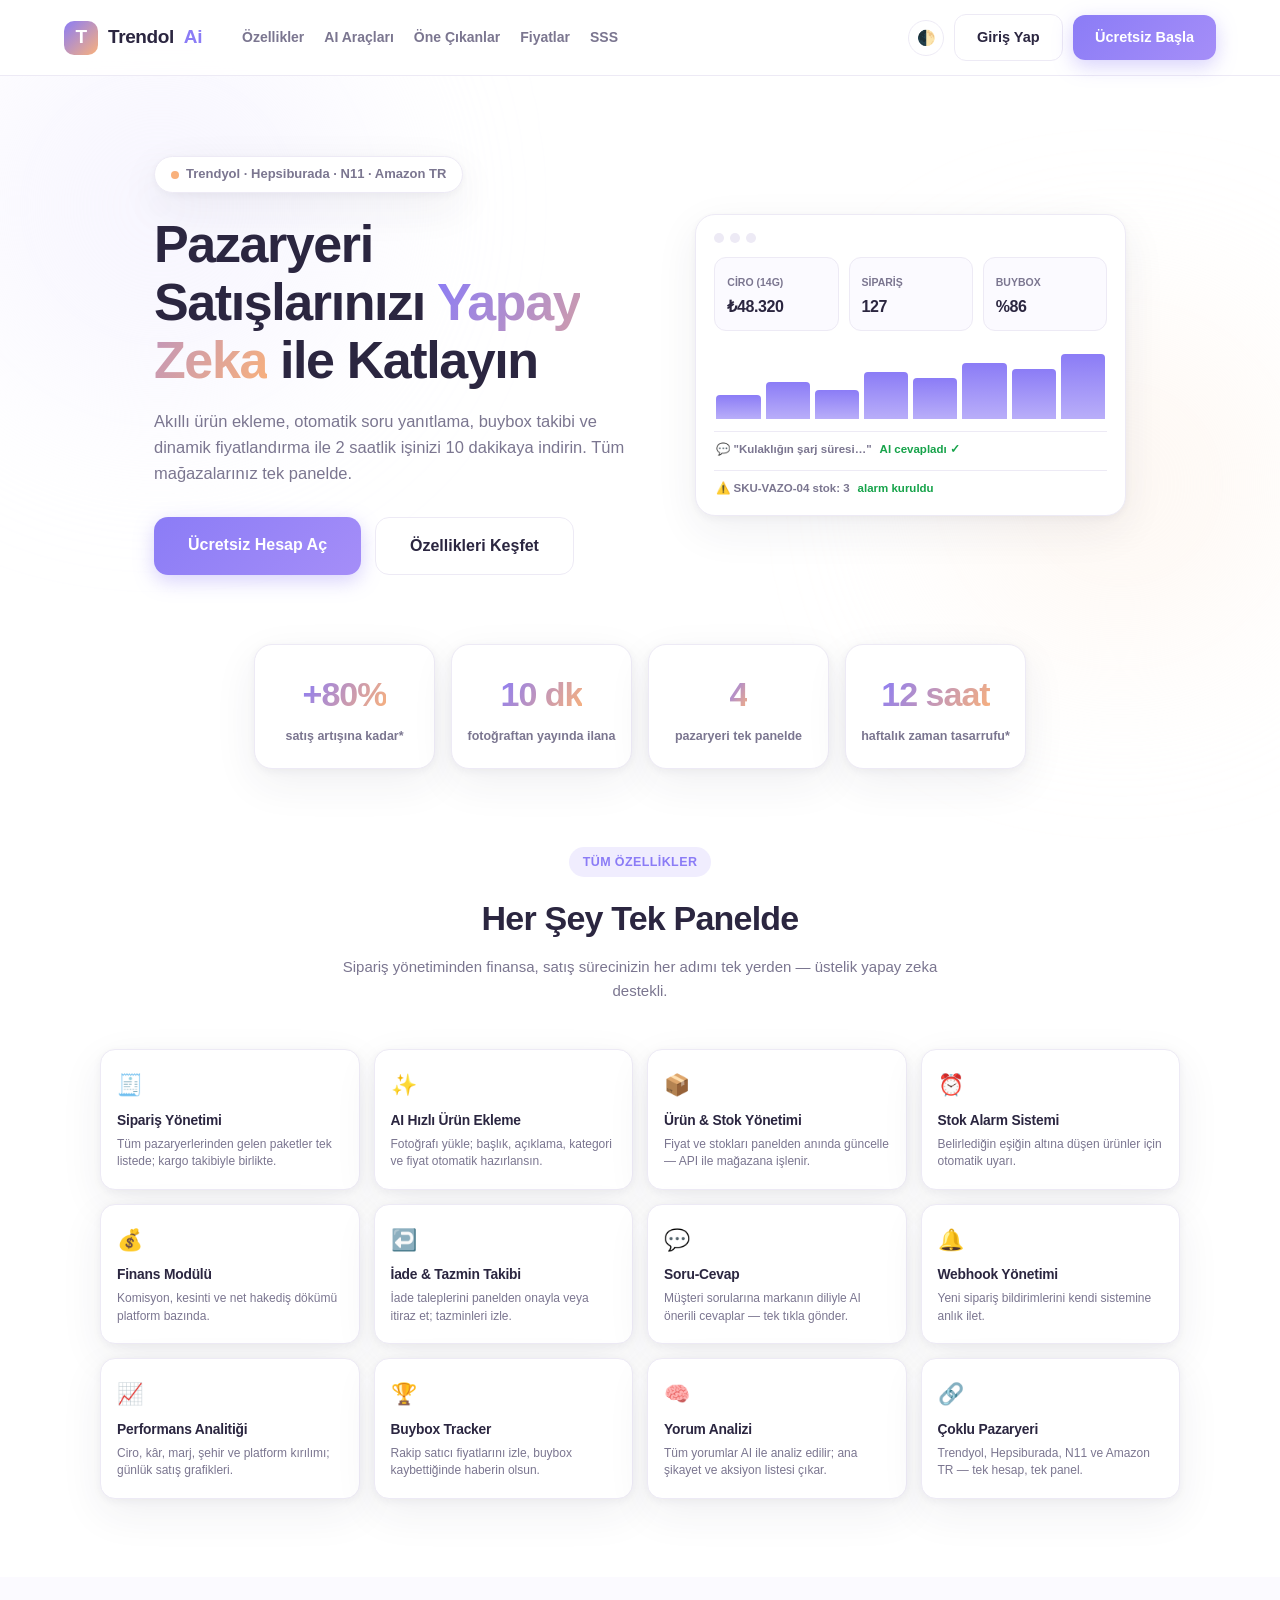
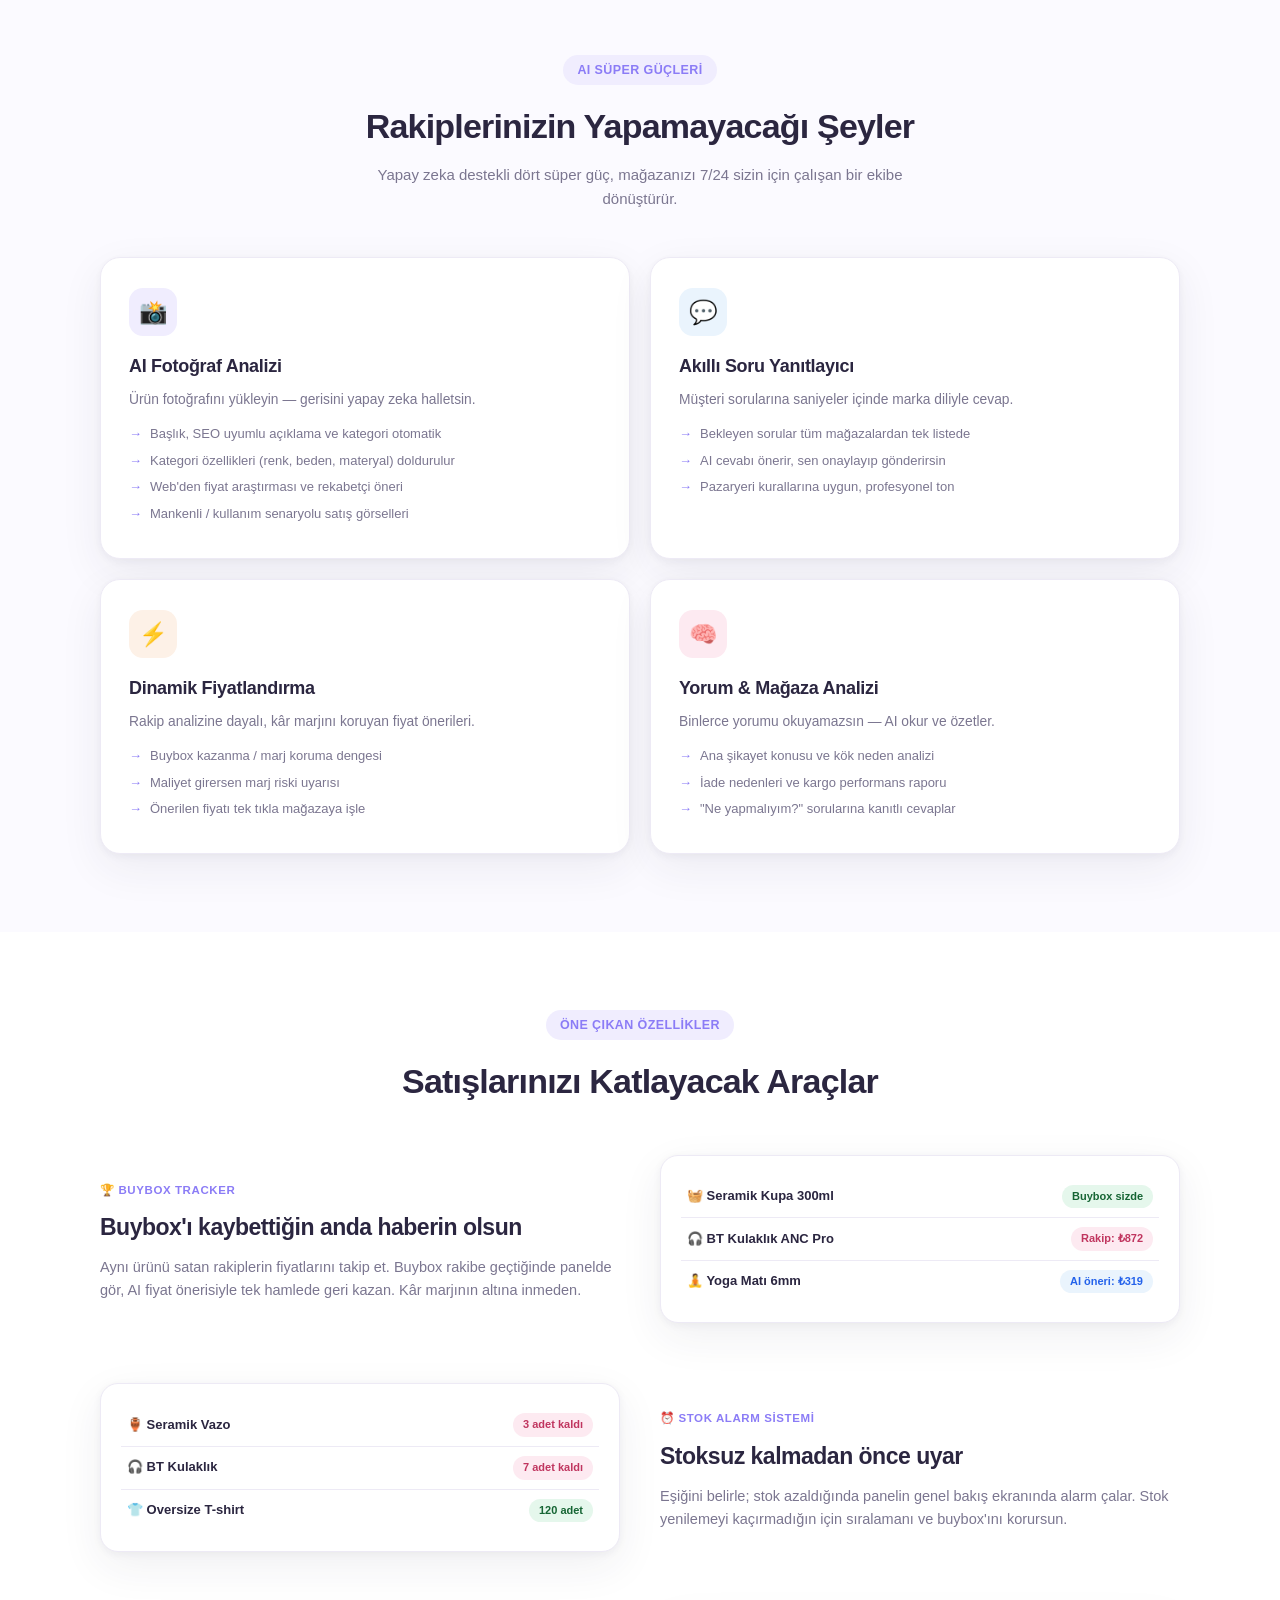
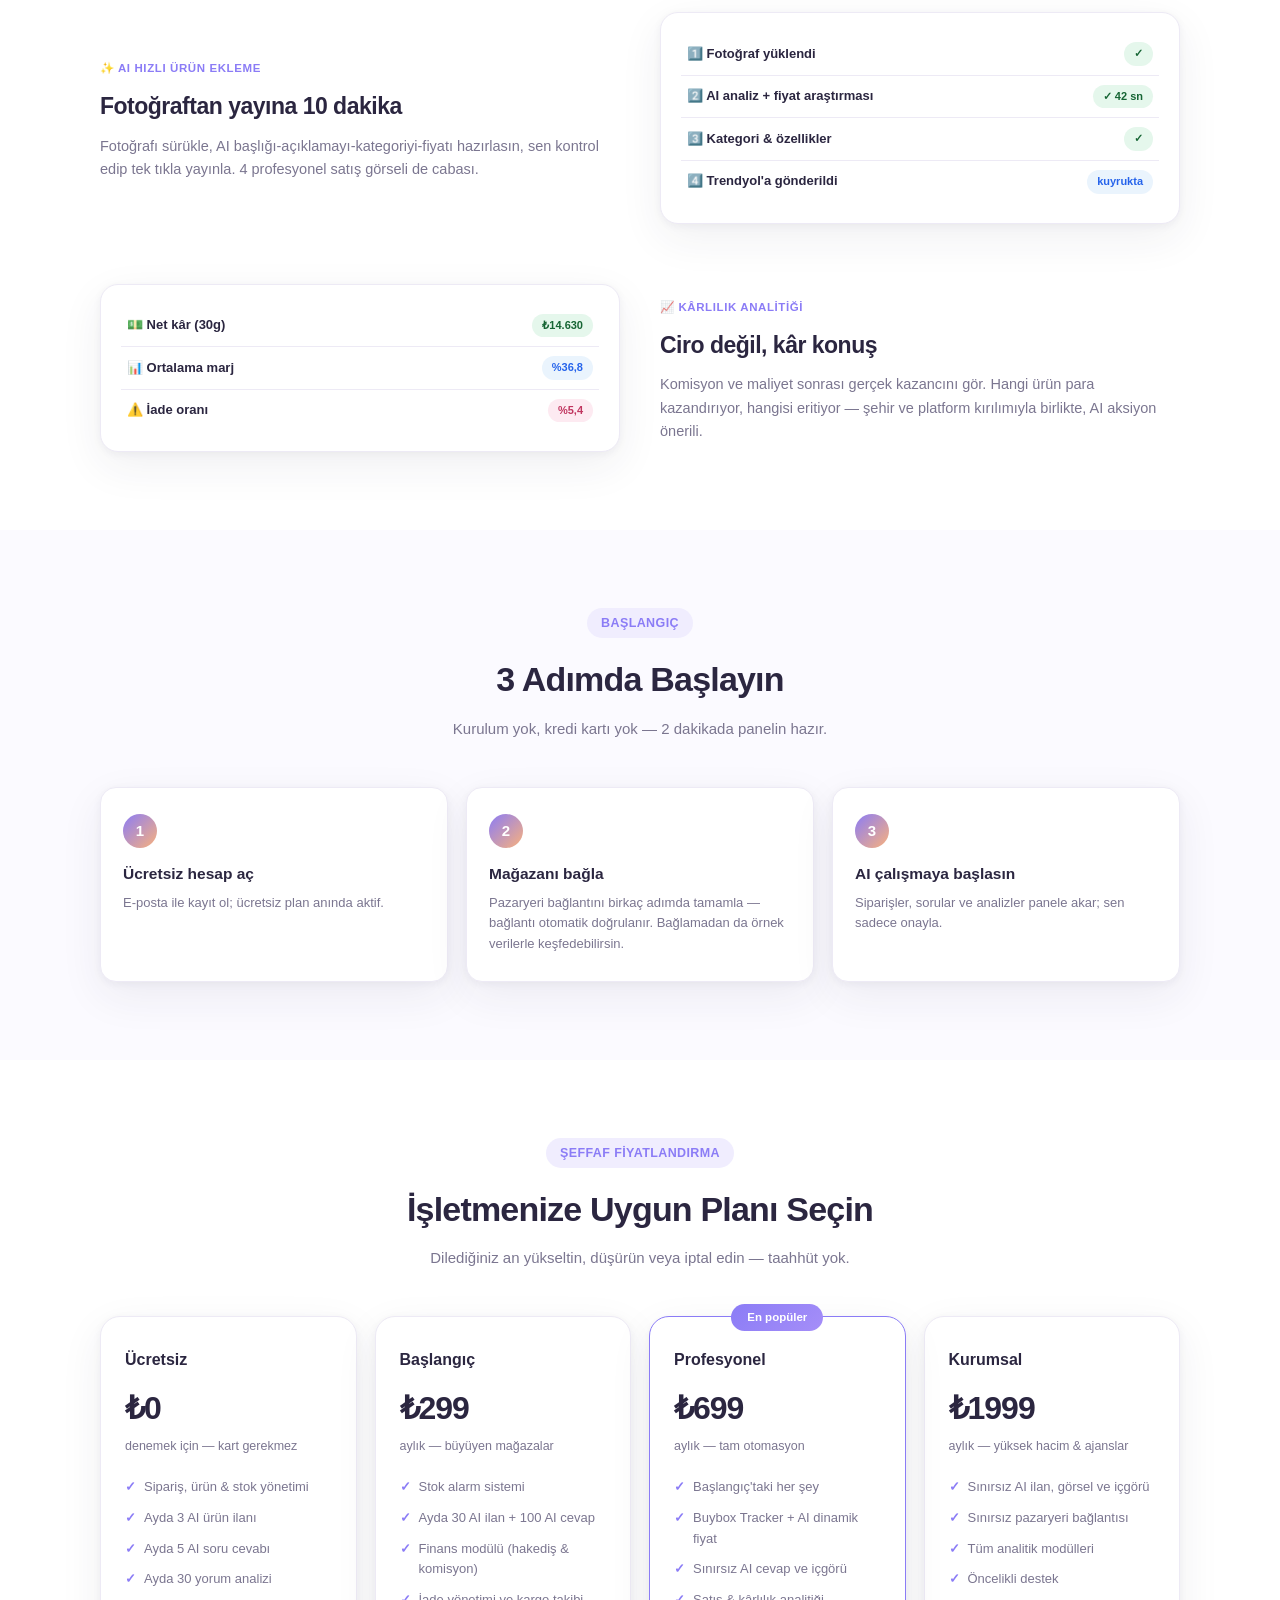
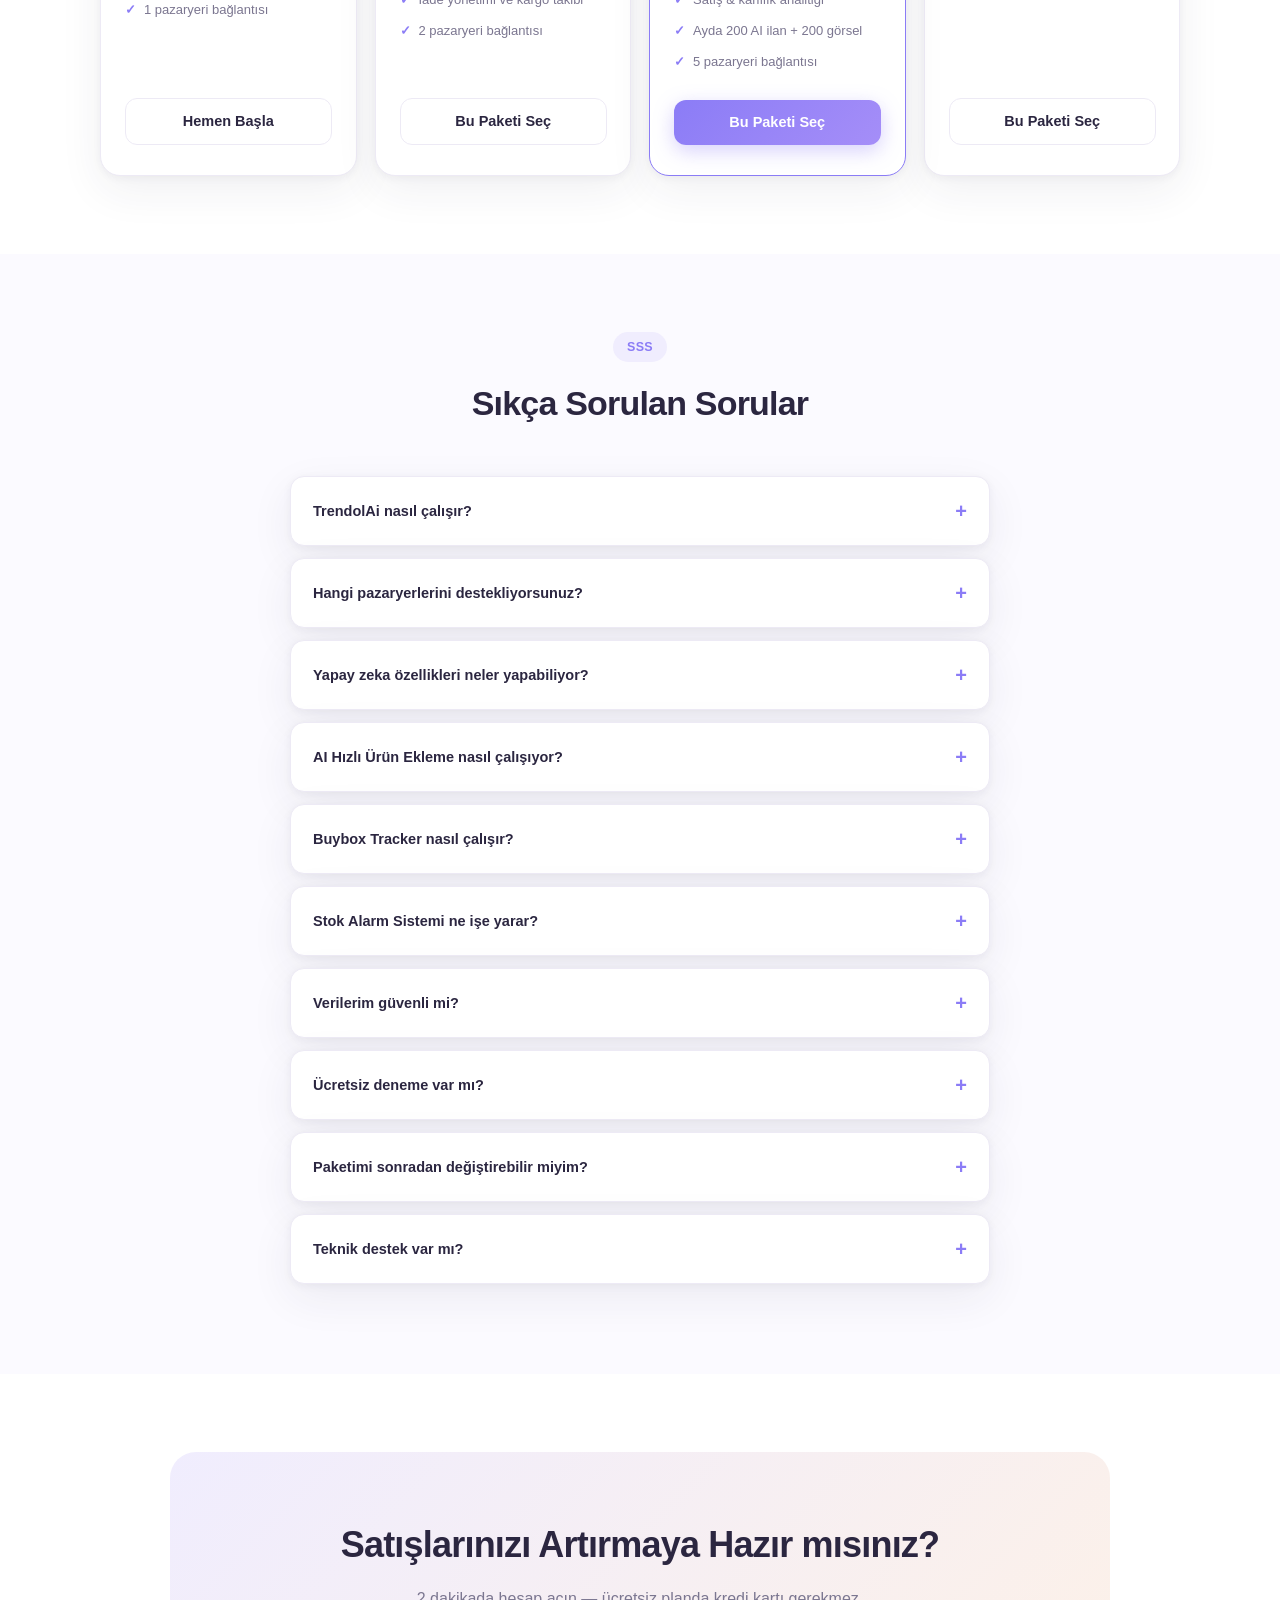
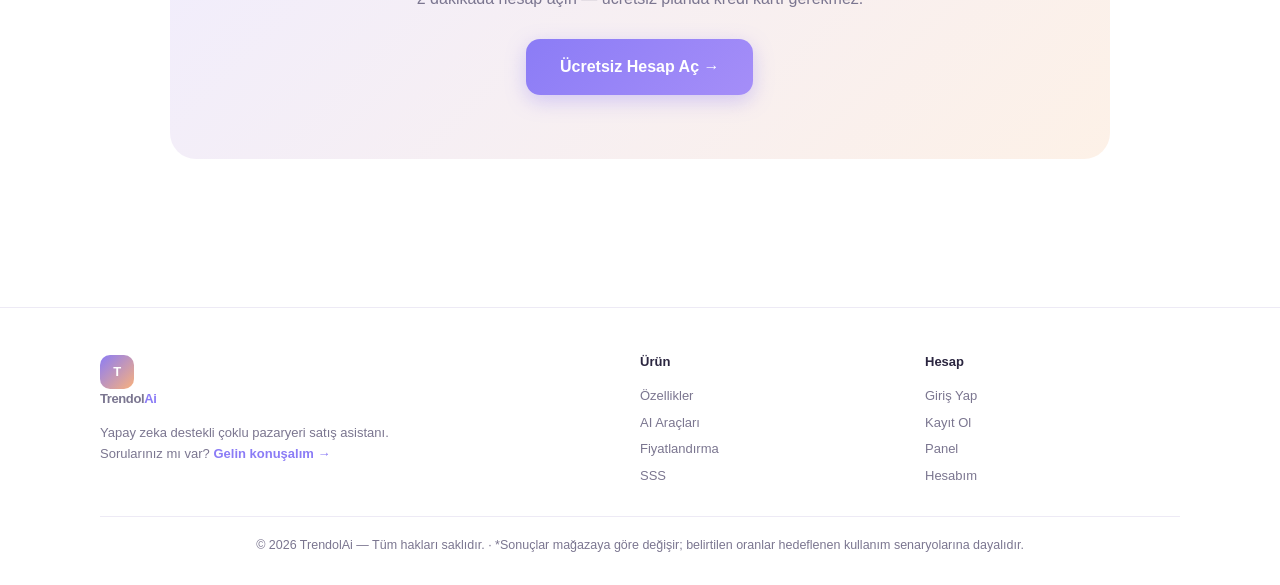
==== commit 89930c77: "AI Duzeltmeleri ve bug duzeltmeleri Yazi duzeltmeleri" ====
--- a/app/static/index.html
+++ b/app/static/index.html
@@ -324,7 +324,7 @@
     <div class="sec-head reveal">
       <span class="tag">AI SÜPER GÜÇLERİ</span>
       <h2>Rakiplerinizin Yapamayacağı Şeyler</h2>
-      <p>Google Gemini destekli dört süper güç, mağazanızı 7/24 sizin için çalışan bir ekibe dönüştürür.</p>
+      <p>Yapay zeka destekli dört süper güç, mağazanızı 7/24 sizin için çalışan bir ekibe dönüştürür.</p>
     </div>
     <div class="powers">
       <div class="pcard reveal">
@@ -447,7 +447,7 @@
     </div>
     <div class="steps">
       <div class="stp reveal"><div class="n">1</div><h4>Ücretsiz hesap aç</h4><p>E-posta ile kayıt ol; ücretsiz plan anında aktif.</p></div>
-      <div class="stp reveal"><div class="n">2</div><h4>Mağazanı bağla</h4><p>Pazaryeri API anahtarlarını gir — bağlantı otomatik doğrulanır. Anahtarsız da demo veriyle keşfedebilirsin.</p></div>
+      <div class="stp reveal"><div class="n">2</div><h4>Mağazanı bağla</h4><p>Pazaryeri bağlantını birkaç adımda tamamla — bağlantı otomatik doğrulanır. Bağlamadan da örnek verilerle keşfedebilirsin.</p></div>
       <div class="stp reveal"><div class="n">3</div><h4>AI çalışmaya başlasın</h4><p>Siparişler, sorular ve analizler panele akar; sen sadece onayla.</p></div>
     </div>
   </div>
@@ -526,15 +526,15 @@
     <div class="faq reveal">
       <details>
         <summary>TrendolAi nasıl çalışır?</summary>
-        <p>Hesap açıp pazaryeri API anahtarlarınızı girersiniz. Siparişler, ürünler, sorular ve iadeler panele akar; AI araçları ilan hazırlama, soru cevaplama ve analiz işlerini üstlenir. Anahtar girmeden de tüm modülleri örnek veriyle deneyebilirsiniz.</p>
+        <p>Hesap açıp pazaryeri mağazanızı bağlarsınız. Siparişler, ürünler, sorular ve iadeler panele akar; yapay zeka araçları ilan hazırlama, soru cevaplama ve analiz işlerini üstlenir. Bağlamadan da tüm modülleri örnek verilerle deneyebilirsiniz.</p>
       </details>
       <details>
         <summary>Hangi pazaryerlerini destekliyorsunuz?</summary>
         <p>Trendyol (tam API entegrasyonu: ilan, sipariş, iade, soru-cevap, finans, webhook), Hepsiburada (sipariş + fiyat/stok), N11 (sipariş + ürün) ve Amazon TR (SP-API: sipariş, fiyat/stok, finans, buybox). Tümünde yorum çekme ve CSV analizi çalışır.</p>
       </details>
       <details>
-        <summary>Hangi AI modelini kullanıyorsunuz?</summary>
-        <p>Google Gemini. Fotoğraf analizi, soru yanıtlama, fiyat önerisi ve yorum analizi aynı altyapıyla çalışır; kendi ücretsiz Gemini API anahtarınızla kullanabilirsiniz.</p>
+        <summary>Yapay zeka özellikleri neler yapabiliyor?</summary>
+        <p>Fotoğraf analizi, ürün açıklaması yazma, müşteri sorularını yanıtlama, fiyat önerisi ve yorum analizi tek altyapıyla çalışır. Hepsi panel içinde hazır gelir; ek kurulum gerekmez.</p>
       </details>
       <details>
         <summary>AI Hızlı Ürün Ekleme nasıl çalışıyor?</summary>
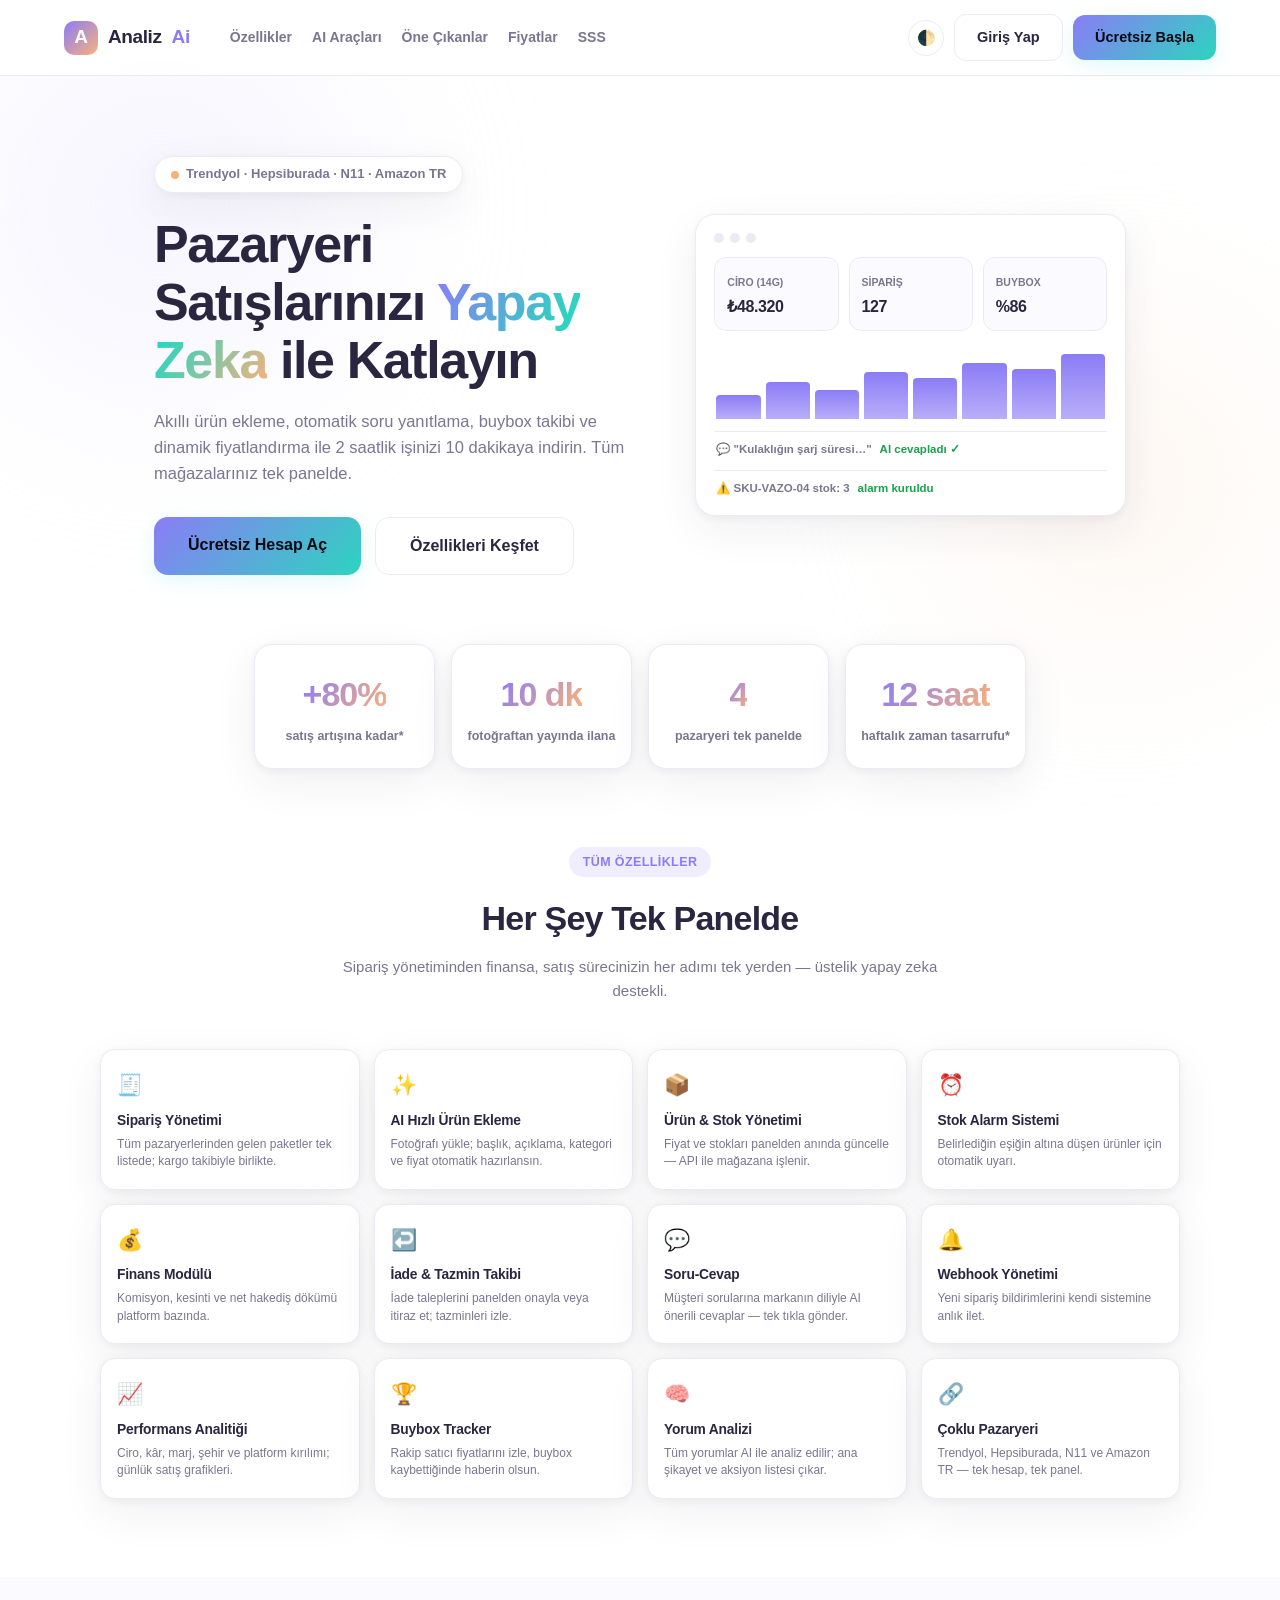
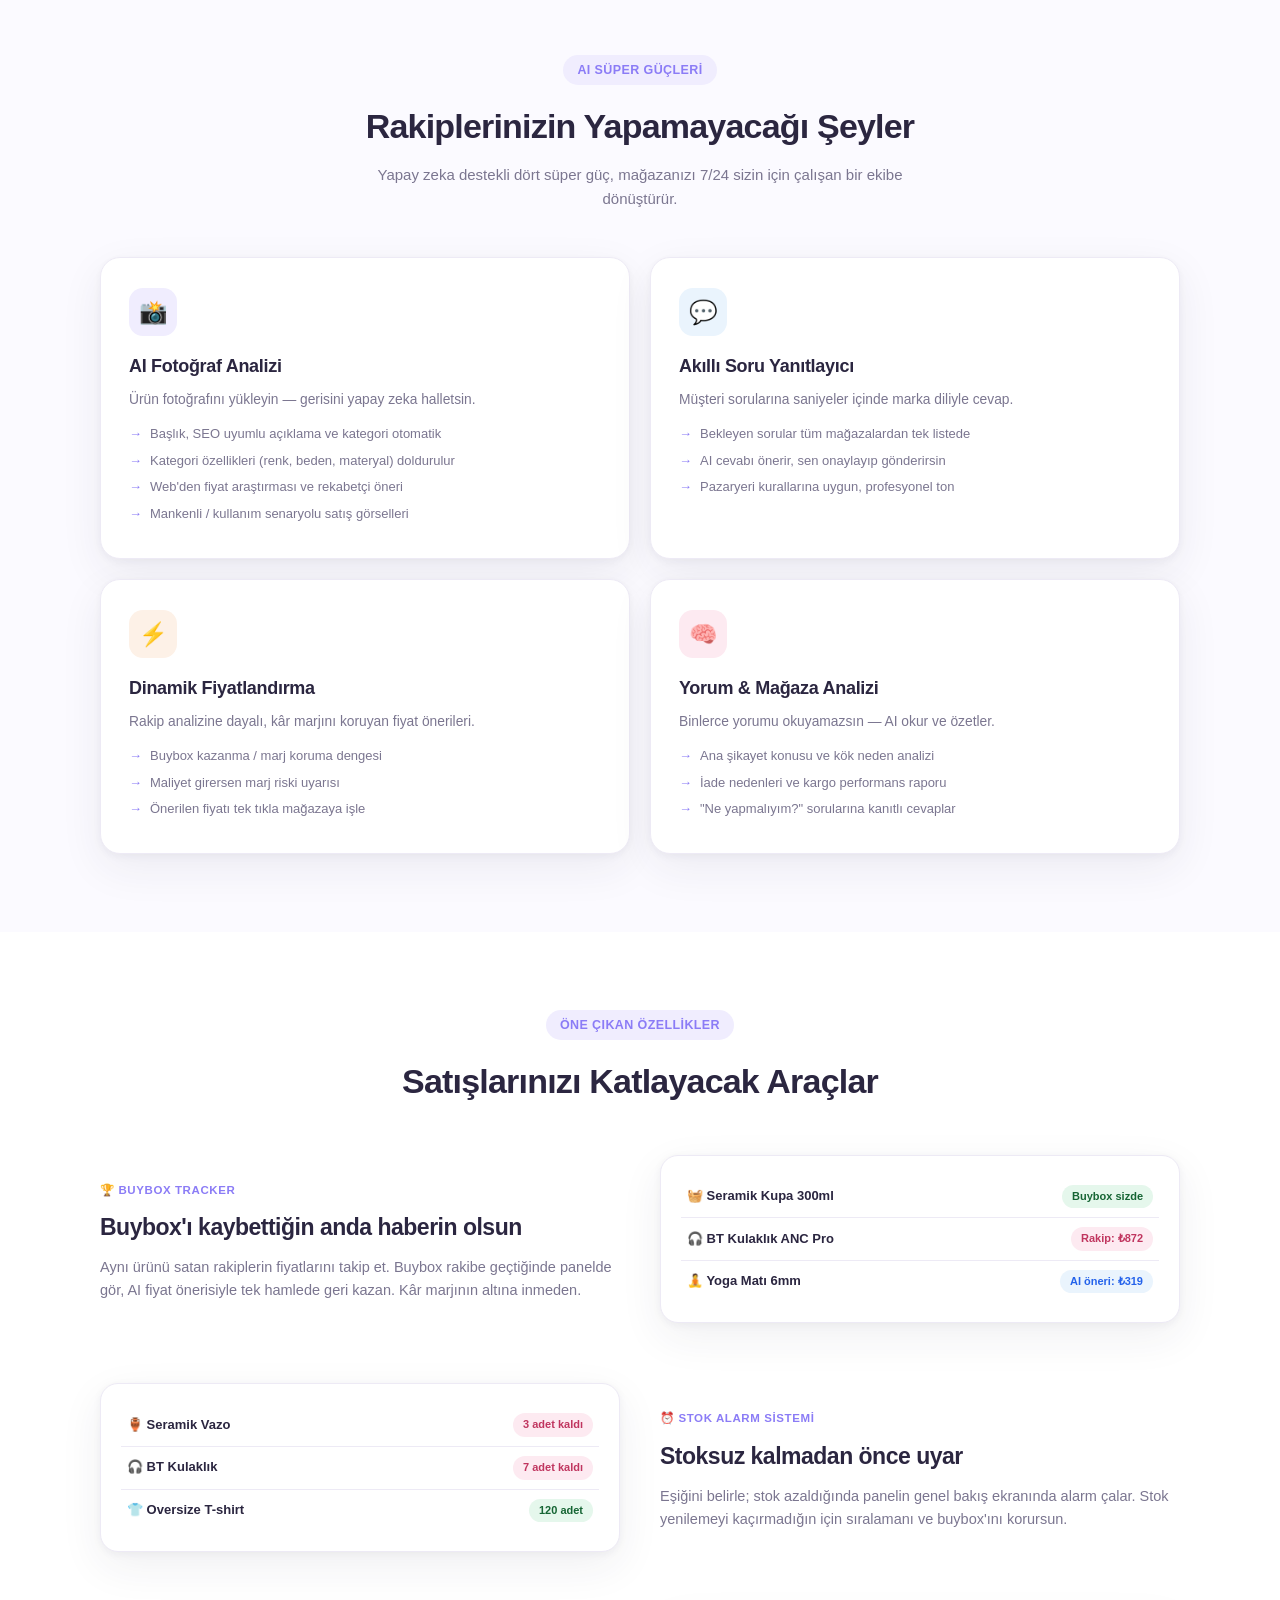
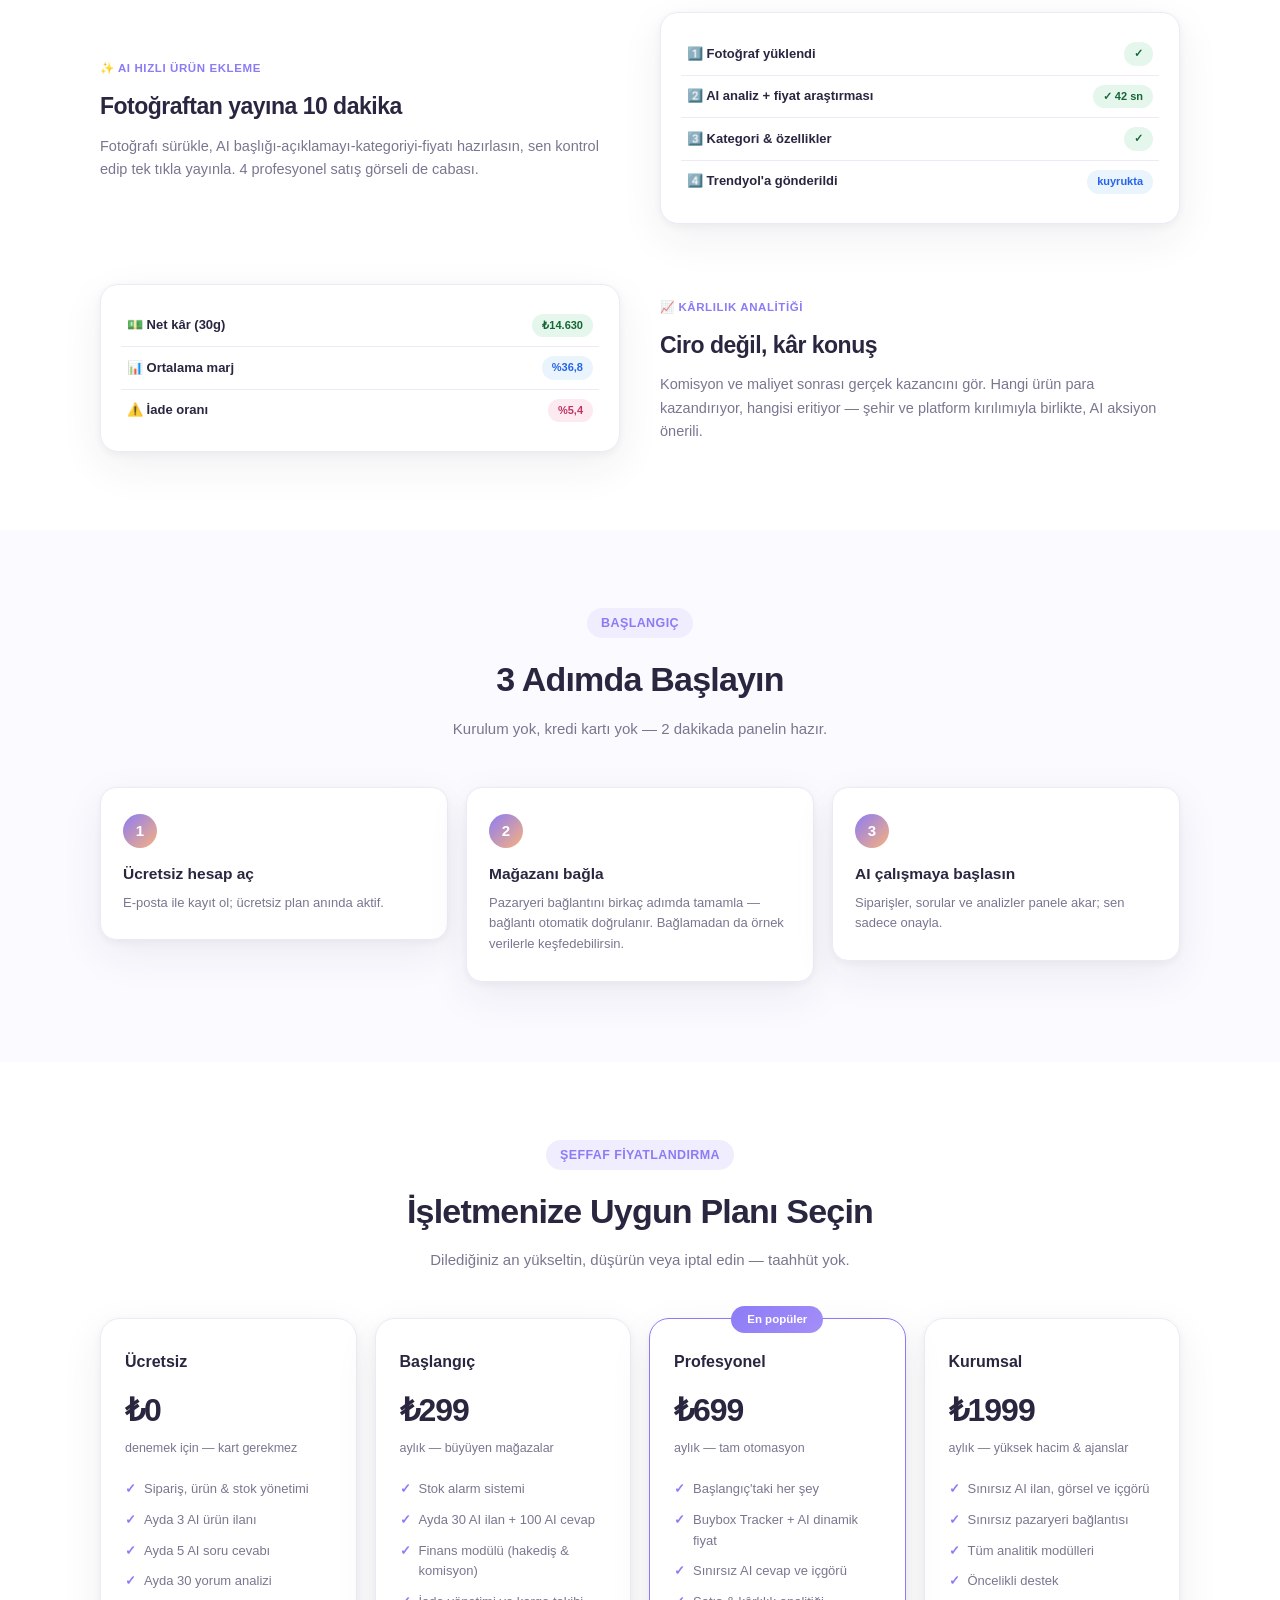
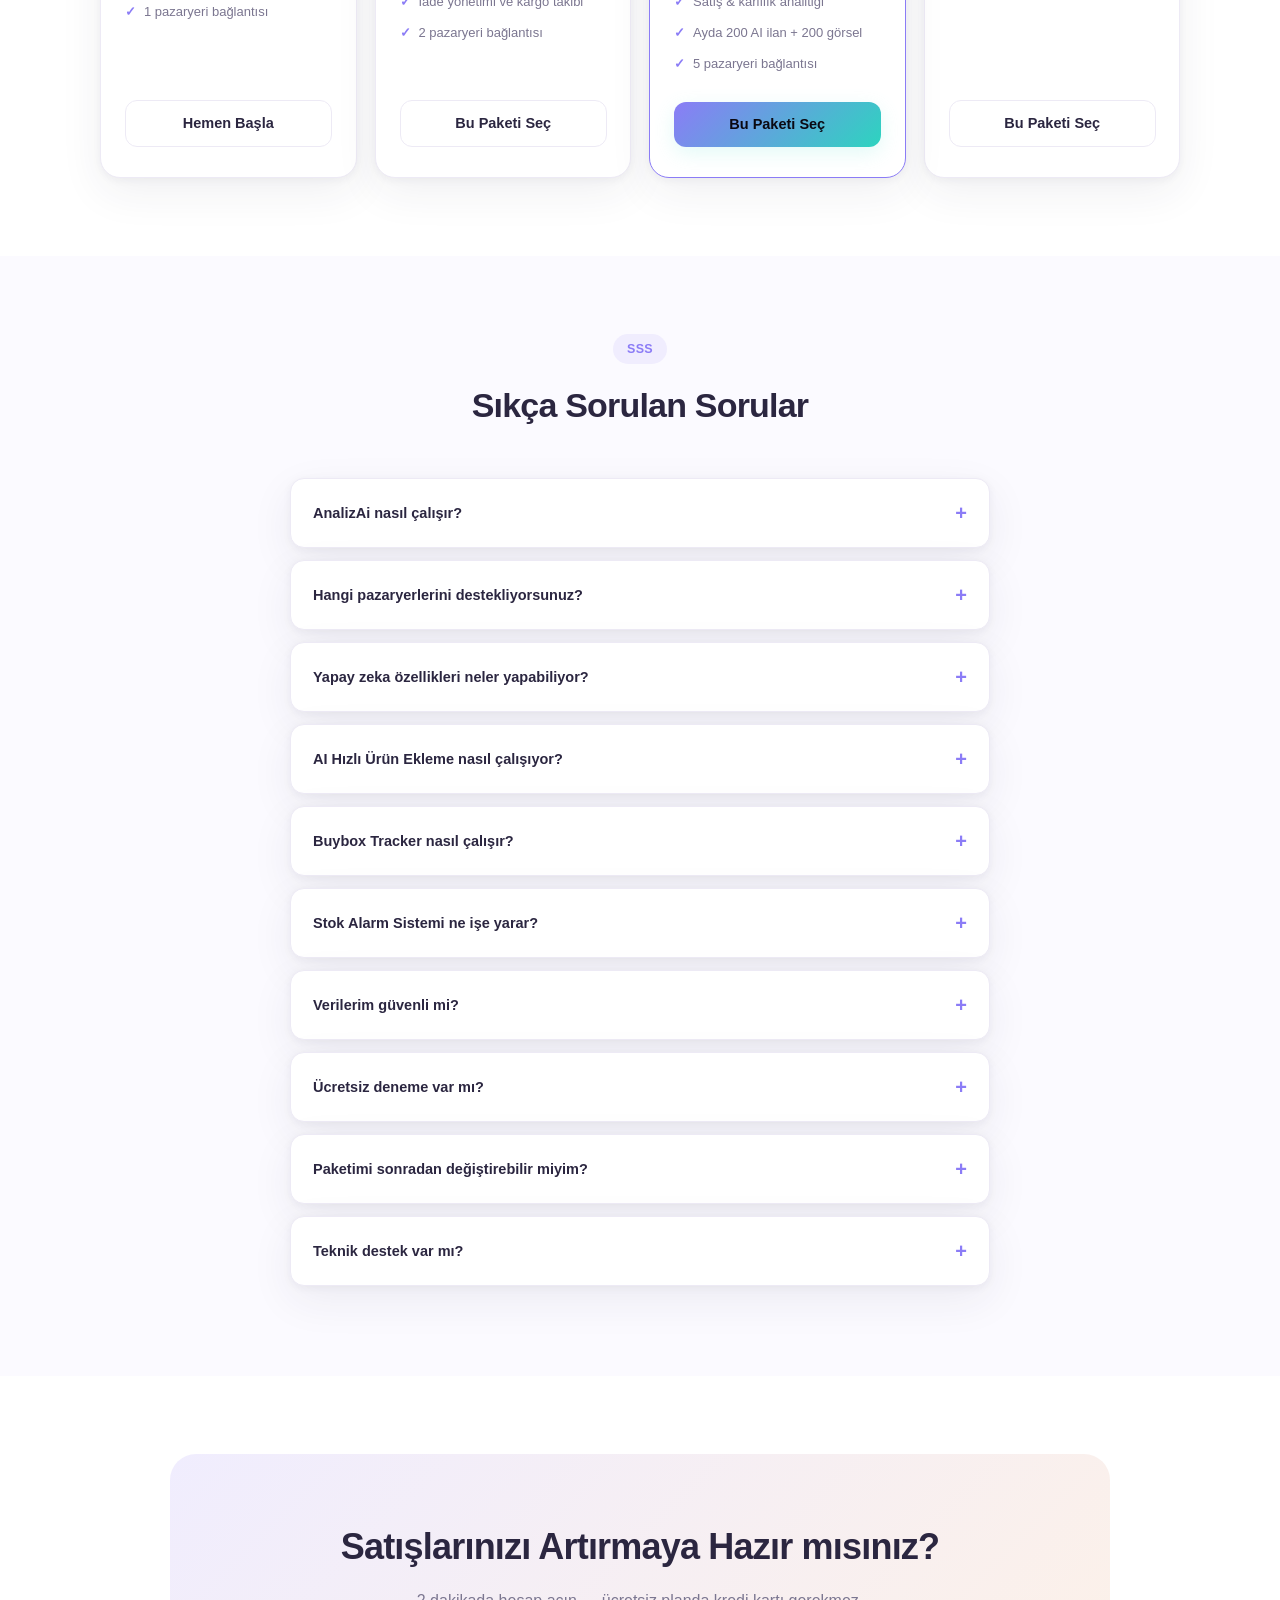
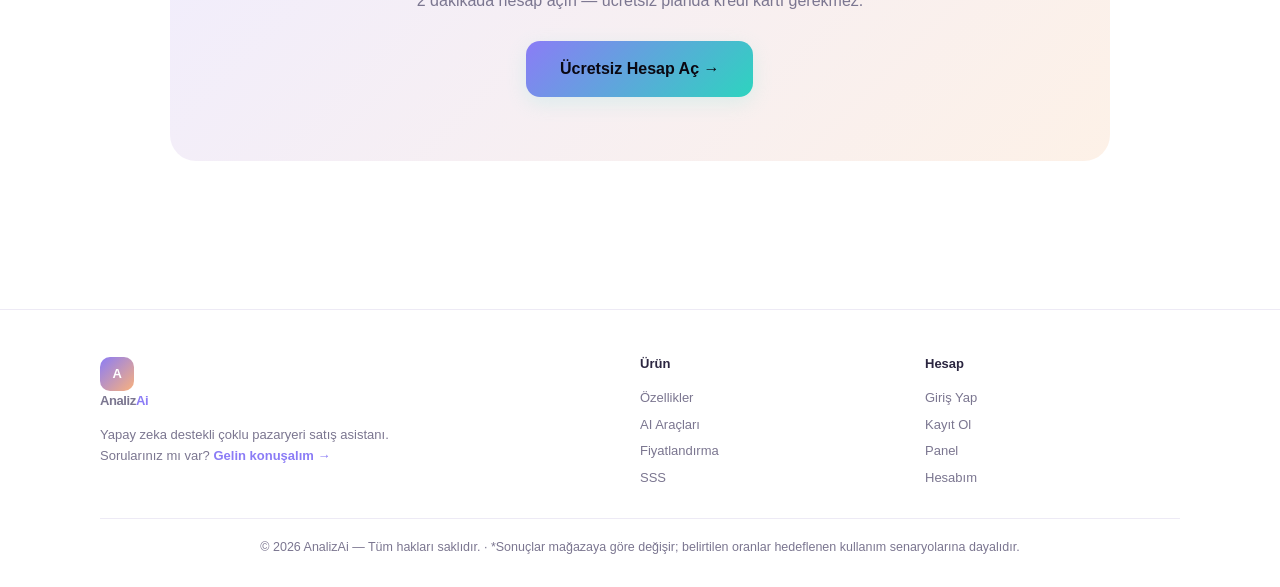
==== commit 35fc05e4: "AnalizAi marka ve UI: global tema, asistan panelleri, dashboard iyileştirmeleri Co-authored-by: Curs" ====
--- a/app/static/index.html
+++ b/app/static/index.html
@@ -3,7 +3,7 @@
 <head>
 <meta charset="UTF-8">
 <meta name="viewport" content="width=device-width, initial-scale=1">
-<title>TrendolAi — Pazaryeri Satışlarınızı Yapay Zeka ile Katlayın</title>
+<title>AnalizAi — Pazaryeri Satışlarınızı Yapay Zeka ile Katlayın</title>
 <meta name="description" content="Trendyol, Hepsiburada, N11 ve Amazon TR mağazalarınızı tek panelden yönetin: AI ile 10 dakikada ilan, akıllı soru yanıtlama, buybox takibi, dinamik fiyatlandırma ve kârlılık analitiği.">
 <script>
   (function () {
@@ -16,6 +16,7 @@
     localStorage.setItem('theme', h.dataset.theme);
   }
 </script>
+<link rel="stylesheet" href="/static/trendol-theme.css?v=202607074400">
 <style>
   :root {
     --ink: #2b2640;
@@ -34,20 +35,20 @@
     --shadow: 0 2px 8px rgba(43,38,64,.05), 0 14px 44px rgba(43,38,64,.07);
   }
   html[data-theme="dark"] {
-    --ink: #ebe8f7;
-    --muted: #9a94b8;
-    --lilac: #9d8ffa;
-    --lilac-soft: #2b2547;
-    --peach: #f9b17c;
-    --peach-soft: #38291e;
-    --sky-soft: #1c2a3a;
-    --rose-soft: #35202c;
-    --border: #2d2749;
-    --bg: #131020;
-    --bg2: #17132a;
-    --card: #1c1832;
-    --navbg: rgba(19,16,32,.85);
-    --shadow: 0 2px 8px rgba(0,0,0,.25), 0 14px 44px rgba(0,0,0,.35);
+    --ink: var(--tl-text, #ece8f8);
+    --muted: var(--tl-muted, #918ba8);
+    --lilac: var(--tl-violet, #a78bfa);
+    --lilac-soft: var(--tl-violet-dim, rgba(120, 100, 220, 0.14));
+    --peach: var(--tl-amber, #f0c27a);
+    --peach-soft: var(--tl-amber-dim, rgba(240, 194, 122, 0.12));
+    --sky-soft: var(--tl-sky-dim, rgba(142, 197, 255, 0.1));
+    --rose-soft: var(--tl-rose-dim, rgba(240, 168, 184, 0.1));
+    --border: var(--tl-border, rgba(110, 95, 180, 0.2));
+    --bg: var(--tl-bg, #08060f);
+    --bg2: var(--tl-bg2, #0e0c18);
+    --card: var(--tl-card, #12101c);
+    --navbg: rgba(8, 6, 15, 0.92);
+    --shadow: 0 2px 8px rgba(0,0,0,.28), 0 14px 44px rgba(0,0,0,.38);
   }
   * { box-sizing: border-box; margin: 0; padding: 0; }
   html { scroll-behavior: smooth; }
@@ -83,8 +84,8 @@
   }
   .btn:hover { transform: scale(1.06); }
   .btn:active { transform: scale(.98); }
-  .btn.primary { background: linear-gradient(135deg, var(--lilac), #a58ef8); color: #fff; box-shadow: 0 6px 20px rgba(139,124,246,.35); }
-  .btn.primary:hover { box-shadow: 0 10px 30px rgba(139,124,246,.45); }
+  .btn.primary { background: linear-gradient(135deg, var(--lilac), var(--tl-teal, #2dd4bf)); color: #0a0812; box-shadow: 0 6px 20px rgba(110,231,214,.2); font-weight: 700; }
+  .btn.primary:hover { box-shadow: 0 10px 30px rgba(110,231,214,.28); }
   .btn.ghost { background: var(--card); color: var(--ink); border: 1.5px solid var(--border); }
   .btn.ghost:hover { border-color: #d8d2ee; }
   .btn.big { padding: 15px 34px; font-size: 16px; border-radius: 14px; }
@@ -103,7 +104,7 @@
   }
   .chip .dot { width: 8px; height: 8px; border-radius: 50%; background: var(--peach); }
   .hero h1 { font-size: clamp(32px, 4.6vw, 52px); line-height: 1.12; letter-spacing: -1.4px; font-weight: 800; margin: 22px 0 18px; }
-  .hero h1 .grad { background: linear-gradient(120deg, var(--lilac), var(--peach)); -webkit-background-clip: text; background-clip: text; color: transparent; }
+  .hero h1 .grad { background: linear-gradient(120deg, var(--lilac), var(--tl-teal, #2dd4bf) 55%, var(--peach)); -webkit-background-clip: text; background-clip: text; color: transparent; }
   .hero p.lead { font-size: 16.5px; color: var(--muted); margin-bottom: 30px; max-width: 520px; }
   .hero .actions { display: flex; gap: 14px; flex-wrap: wrap; }
 
@@ -182,12 +183,47 @@
   .fv-info { background: var(--sky-soft); color: #2563eb; }
 
   /* adımlar */
-  .steps { display: grid; grid-template-columns: repeat(3, 1fr); gap: 18px; }
-  .stp { background: var(--card); border: 1px solid var(--border); border-radius: 16px; padding: 26px 22px; box-shadow: var(--shadow); transition: transform .25s cubic-bezier(.34,1.56,.64,1); }
-  .stp:hover { transform: translateY(-4px); }
+  .steps { display: grid; grid-template-columns: repeat(3, 1fr); gap: 18px; align-items: start; }
+  .stp-wrap { position: relative; display: flex; flex-direction: column; }
+  .stp { background: var(--card); border: 1px solid var(--border); border-radius: 16px; padding: 26px 22px; box-shadow: var(--shadow); transition: transform .25s cubic-bezier(.34,1.56,.64,1), border-radius .25s ease, border-color .2s; }
+  .stp-wrap:not(.drawer-open) .stp:hover { transform: translateY(-4px); }
+  .stp-wrap.drawer-open .stp {
+    transform: none;
+    border-radius: 16px 16px 0 0;
+    border-bottom-color: transparent;
+    box-shadow: none;
+  }
   .stp .n { width: 34px; height: 34px; border-radius: 50%; background: linear-gradient(135deg, var(--lilac), var(--peach)); color: #fff; font-weight: 800; font-size: 15px; display: flex; align-items: center; justify-content: center; margin-bottom: 14px; }
   .stp h4 { font-size: 15.5px; margin-bottom: 6px; }
   .stp p { font-size: 13px; color: var(--muted); }
+  .stp-drawer {
+    display: flex; align-items: center; justify-content: center; gap: 8px;
+    max-height: 0; opacity: 0; overflow: hidden;
+    margin-top: 0; padding: 0 16px;
+    border: 2px solid transparent; border-top: 0;
+    border-radius: 0 0 14px 14px;
+    background: linear-gradient(180deg, rgba(232, 168, 74, 0.14), rgba(232, 168, 74, 0.06));
+    color: #c47a12; text-decoration: none;
+    font-size: 13px; font-weight: 800; letter-spacing: .02em;
+    transition: max-height .32s ease, opacity .28s ease, padding .32s ease, border-color .2s, box-shadow .28s;
+    pointer-events: none; cursor: pointer;
+  }
+  html[data-theme="dark"] .stp-drawer { color: #f0c27a; background: linear-gradient(180deg, rgba(240, 194, 122, 0.16), rgba(240, 194, 122, 0.05)); }
+  .stp-wrap.drawer-open .stp-drawer {
+    max-height: 64px; opacity: 1;
+    padding: 14px 16px;
+    border-color: #e8a84a;
+    border-top: 2px solid #e8a84a;
+    box-shadow: 0 10px 28px rgba(232, 168, 74, 0.22);
+    pointer-events: auto;
+  }
+  html[data-theme="dark"] .stp-wrap.drawer-open .stp-drawer {
+    border-color: #f0c27a;
+    border-top-color: #f0c27a;
+    box-shadow: 0 10px 28px rgba(240, 194, 122, 0.18);
+  }
+  .stp-drawer-arrow { font-size: 11px; opacity: .85; }
+  .stp-drawer:hover { filter: brightness(1.06); }
 
   /* fiyatlar */
   .plans { display: grid; grid-template-columns: repeat(4, 1fr); gap: 18px; align-items: stretch; }
@@ -244,7 +280,7 @@
 <body>
 
 <nav class="rise">
-  <a href="/" class="brand"><span class="mark">T</span>Trendol<em>Ai</em></a>
+  <a href="/" class="brand"><span class="mark">A</span>Analiz<em>Ai</em></a>
   <div class="links">
     <a href="#ozellikler">Özellikler</a>
     <a href="#ai">AI Araçları</a>
@@ -446,9 +482,18 @@
       <p>Kurulum yok, kredi kartı yok — 2 dakikada panelin hazır.</p>
     </div>
     <div class="steps">
-      <div class="stp reveal"><div class="n">1</div><h4>Ücretsiz hesap aç</h4><p>E-posta ile kayıt ol; ücretsiz plan anında aktif.</p></div>
-      <div class="stp reveal"><div class="n">2</div><h4>Mağazanı bağla</h4><p>Pazaryeri bağlantını birkaç adımda tamamla — bağlantı otomatik doğrulanır. Bağlamadan da örnek verilerle keşfedebilirsin.</p></div>
-      <div class="stp reveal"><div class="n">3</div><h4>AI çalışmaya başlasın</h4><p>Siparişler, sorular ve analizler panele akar; sen sadece onayla.</p></div>
+      <div class="stp-wrap reveal">
+        <article class="stp"><div class="n">1</div><h4>Ücretsiz hesap aç</h4><p>E-posta ile kayıt ol; ücretsiz plan anında aktif.</p></article>
+        <a class="stp-drawer" href="/auth?mode=register">Hesap açmak için basın <span class="stp-drawer-arrow" aria-hidden="true">→</span></a>
+      </div>
+      <div class="stp-wrap reveal">
+        <article class="stp"><div class="n">2</div><h4>Mağazanı bağla</h4><p>Pazaryeri bağlantını birkaç adımda tamamla — bağlantı otomatik doğrulanır. Bağlamadan da örnek verilerle keşfedebilirsin.</p></article>
+        <a class="stp-drawer" href="/account">Mağaza bağlamak için basın <span class="stp-drawer-arrow" aria-hidden="true">→</span></a>
+      </div>
+      <div class="stp-wrap reveal">
+        <article class="stp"><div class="n">3</div><h4>AI çalışmaya başlasın</h4><p>Siparişler, sorular ve analizler panele akar; sen sadece onayla.</p></article>
+        <a class="stp-drawer" href="/panel">Panele gitmek için basın <span class="stp-drawer-arrow" aria-hidden="true">→</span></a>
+      </div>
     </div>
   </div>
 </section>
@@ -525,7 +570,7 @@
     </div>
     <div class="faq reveal">
       <details>
-        <summary>TrendolAi nasıl çalışır?</summary>
+        <summary>AnalizAi nasıl çalışır?</summary>
         <p>Hesap açıp pazaryeri mağazanızı bağlarsınız. Siparişler, ürünler, sorular ve iadeler panele akar; yapay zeka araçları ilan hazırlama, soru cevaplama ve analiz işlerini üstlenir. Bağlamadan da tüm modülleri örnek verilerle deneyebilirsiniz.</p>
       </details>
       <details>
@@ -579,8 +624,8 @@
 <footer>
   <div class="f-cols">
     <div>
-      <a href="/" class="brand" style="margin-bottom:10px"><span class="mark">T</span>Trendol<em>Ai</em></a>
-      <p>Yapay zeka destekli çoklu pazaryeri satış asistanı. Sorularınız mı var? <a href="mailto:destek@trendolai.com" style="display:inline;color:var(--lilac);font-weight:700">Gelin konuşalım →</a></p>
+      <a href="/" class="brand" style="margin-bottom:10px"><span class="mark">A</span>Analiz<em>Ai</em></a>
+      <p>Yapay zeka destekli çoklu pazaryeri satış asistanı. Sorularınız mı var? <a href="mailto:destek@analizai.com" style="display:inline;color:var(--lilac);font-weight:700">Gelin konuşalım →</a></p>
     </div>
     <div>
       <h4>Ürün</h4>
@@ -597,7 +642,7 @@
       <a href="/account">Hesabım</a>
     </div>
   </div>
-  <div class="f-bottom">© 2026 TrendolAi — Tüm hakları saklıdır. · *Sonuçlar mağazaya göre değişir; belirtilen oranlar hedeflenen kullanım senaryolarına dayalıdır.</div>
+  <div class="f-bottom">© 2026 AnalizAi — Tüm hakları saklıdır. · *Sonuçlar mağazaya göre değişir; belirtilen oranlar hedeflenen kullanım senaryolarına dayalıdır.</div>
 </footer>
 
 <script>
@@ -606,6 +651,28 @@
     entries.forEach(e => { if (e.isIntersecting) { e.target.classList.add('on'); io.unobserve(e.target); } });
   }, { threshold: .12 });
   document.querySelectorAll('.reveal').forEach(el => io.observe(el));
+
+  // adım kartları — 1 sn hover sonrası turuncu çekmece
+  const STP_HOVER_MS = 1000;
+  document.querySelectorAll('.stp-wrap').forEach(wrap => {
+    let timer = null;
+    const openDrawer = () => {
+      timer = setTimeout(() => wrap.classList.add('drawer-open'), STP_HOVER_MS);
+    };
+    const cancelOpen = () => {
+      if (timer) { clearTimeout(timer); timer = null; }
+    };
+    const closeDrawer = () => {
+      cancelOpen();
+      wrap.classList.remove('drawer-open');
+    };
+    wrap.addEventListener('mouseenter', openDrawer);
+    wrap.addEventListener('mouseleave', closeDrawer);
+    wrap.addEventListener('focusin', openDrawer);
+    wrap.addEventListener('focusout', e => {
+      if (!wrap.contains(e.relatedTarget)) closeDrawer();
+    });
+  });
 
   // istatistik sayaçları
   const statIo = new IntersectionObserver(entries => {
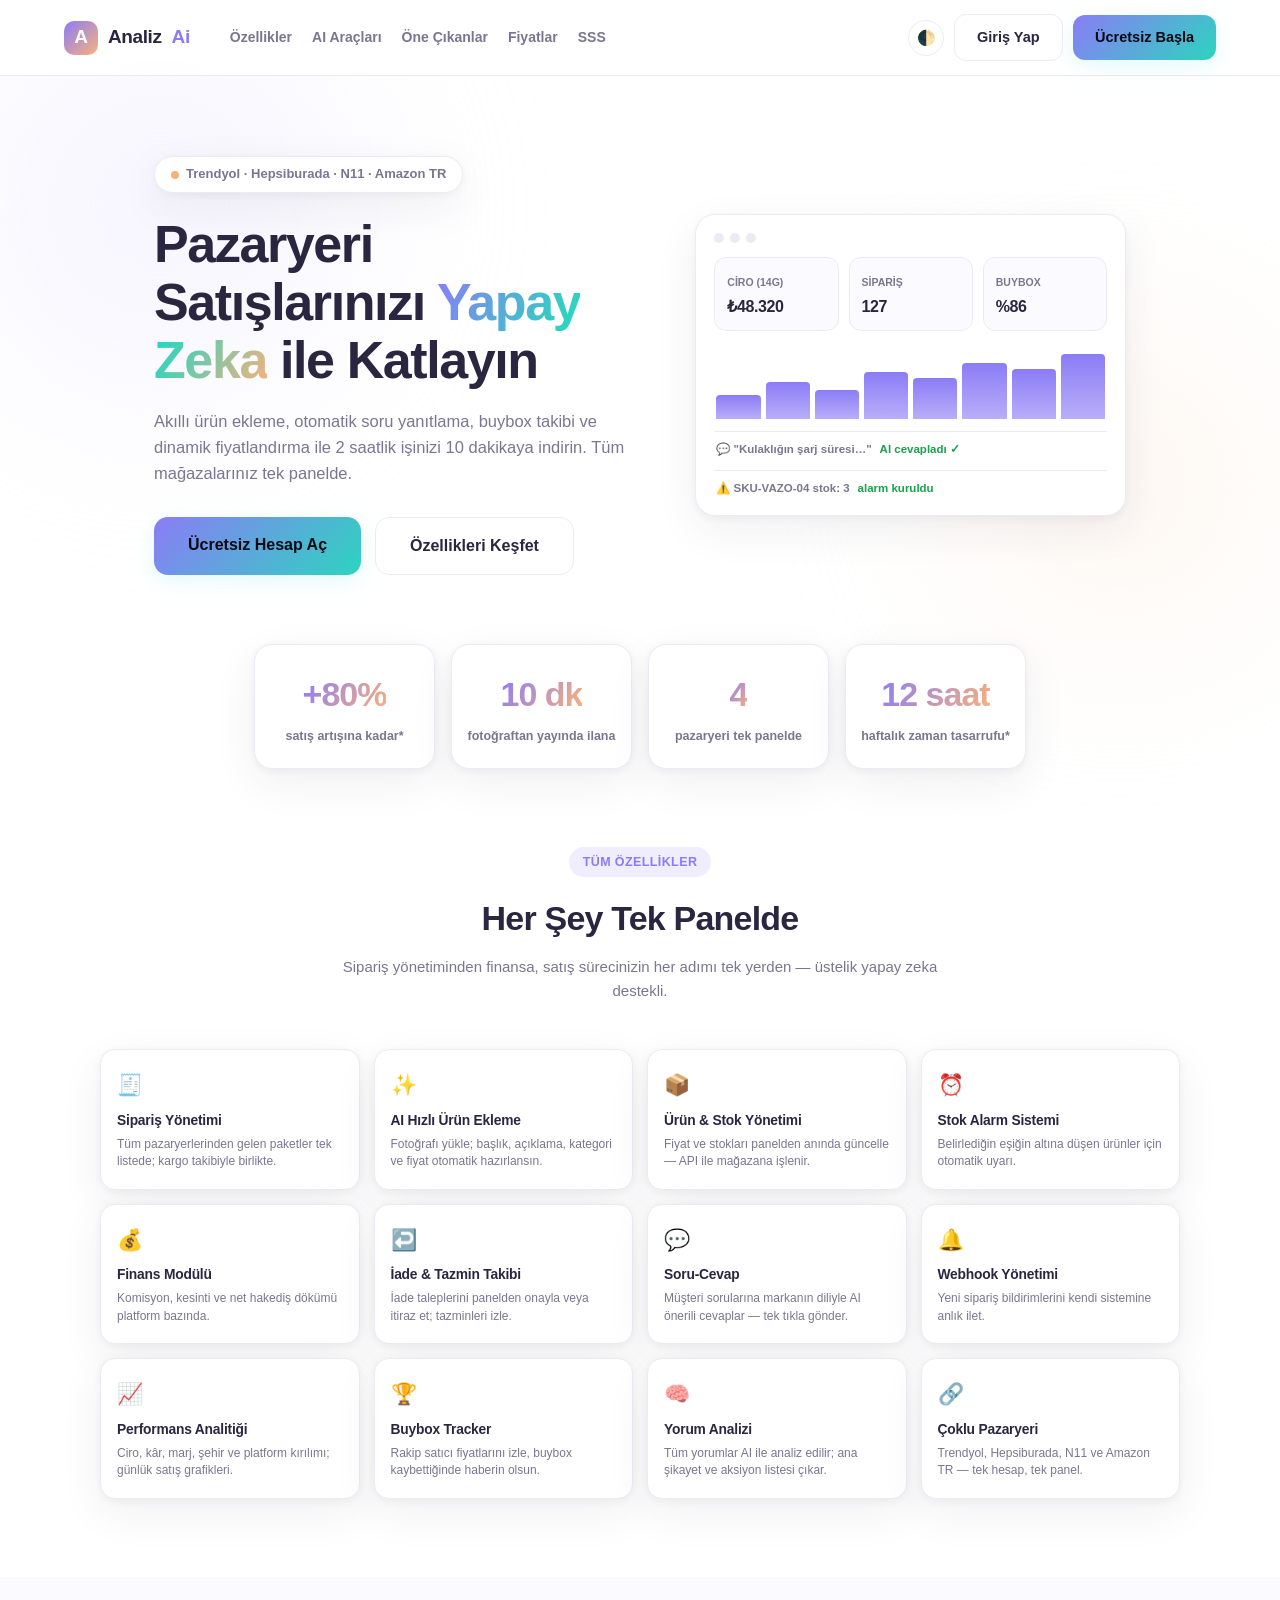
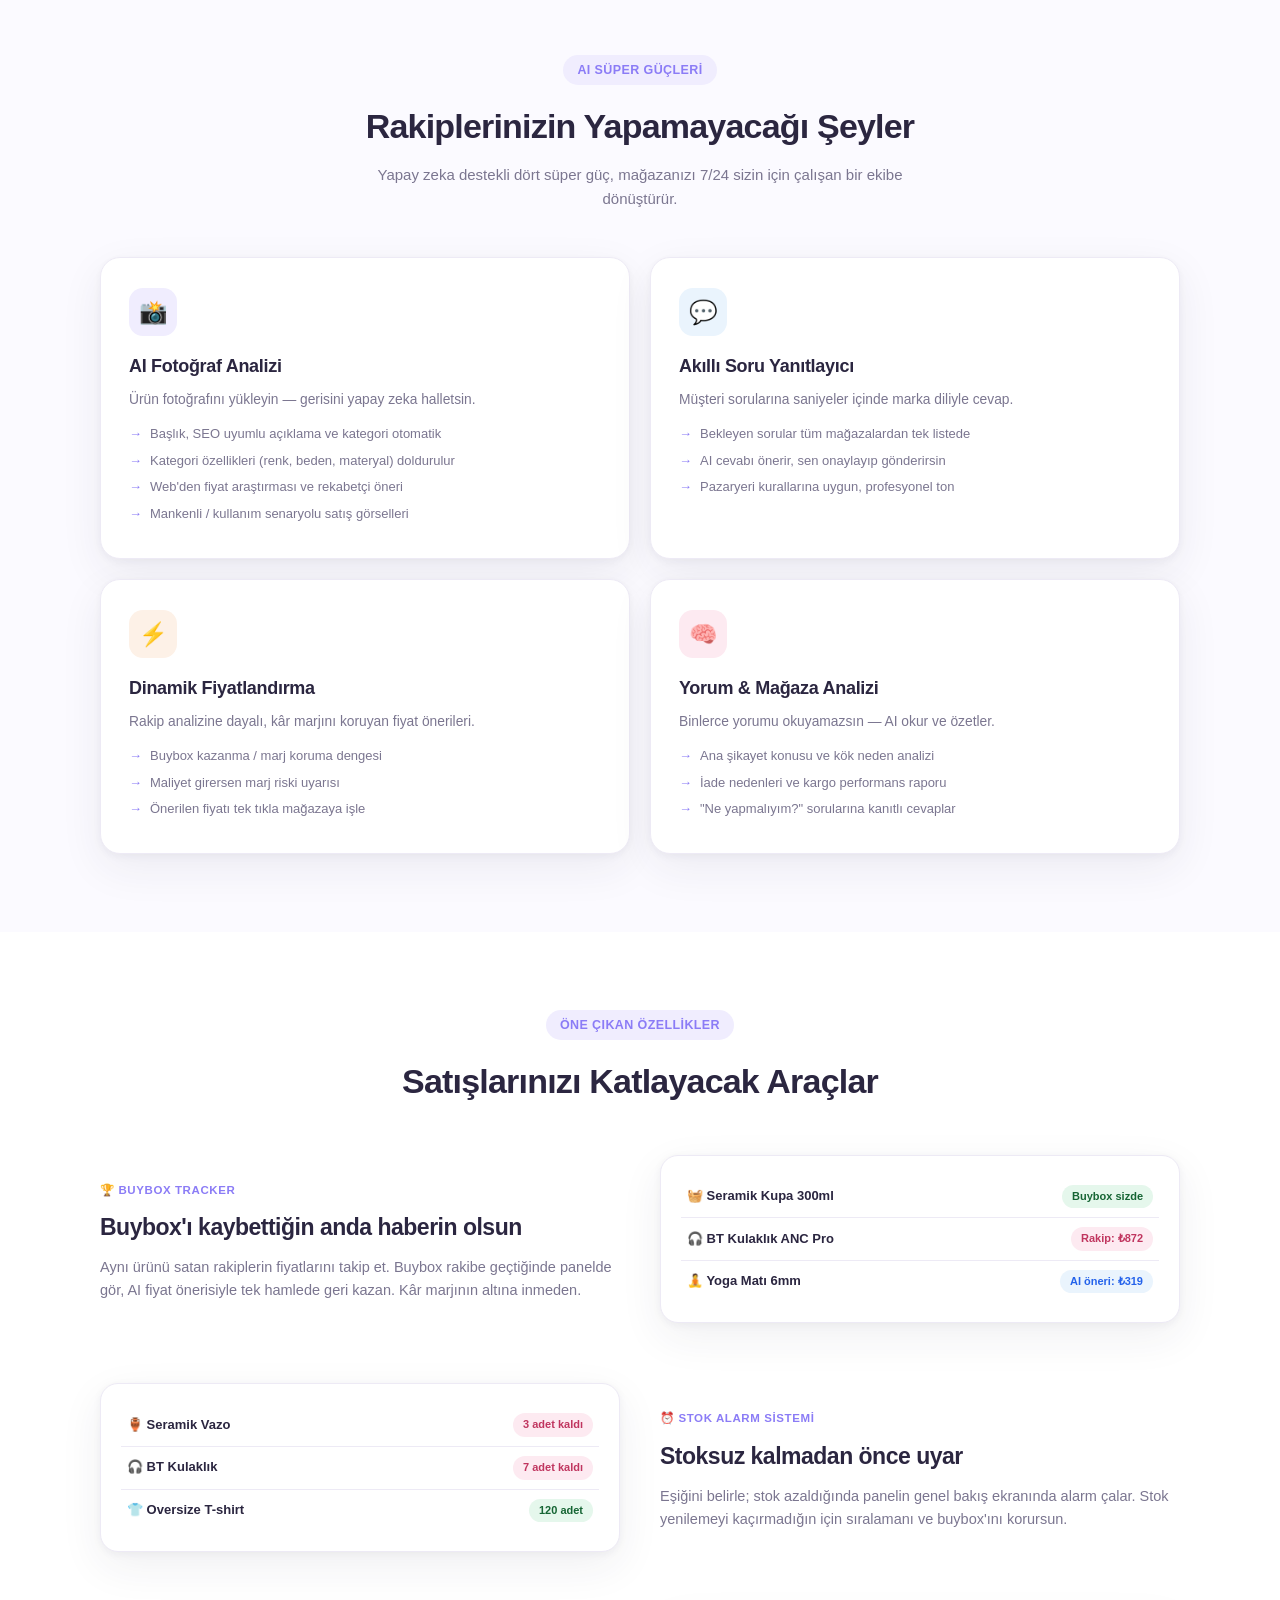
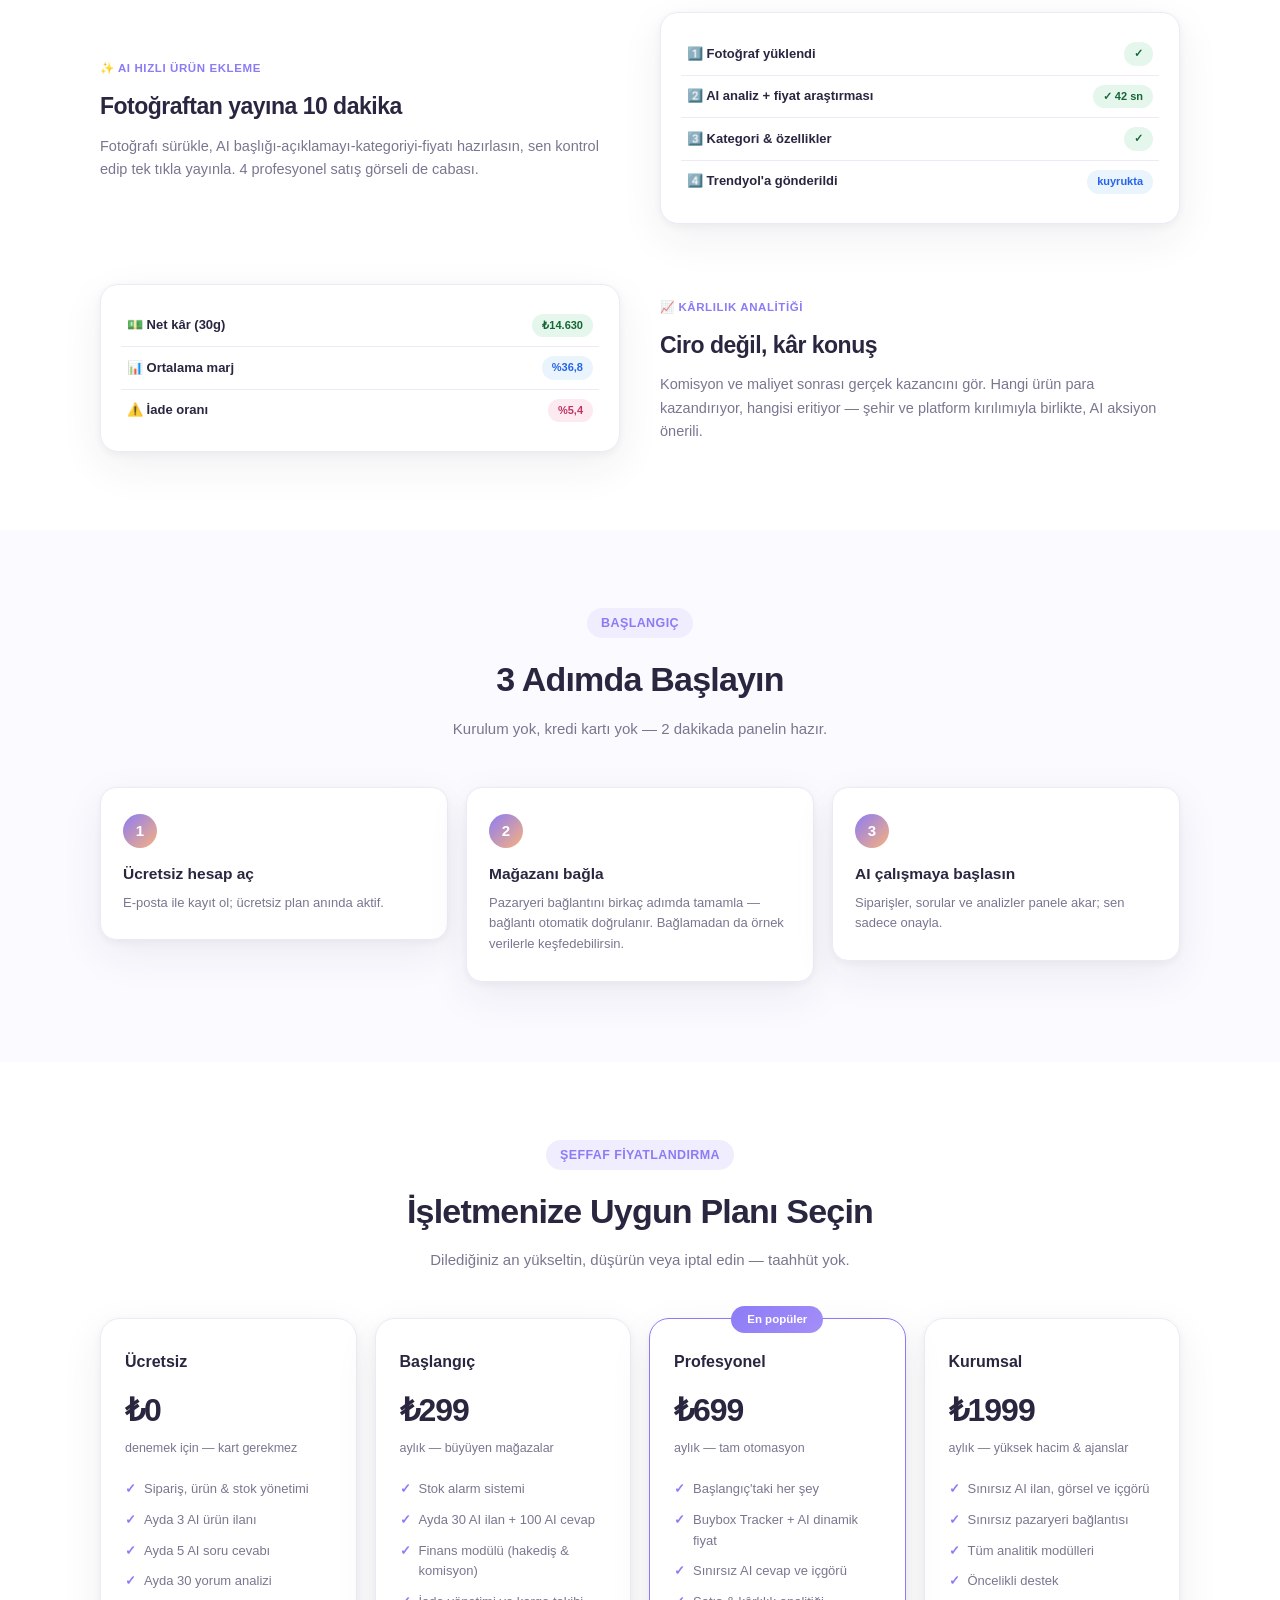
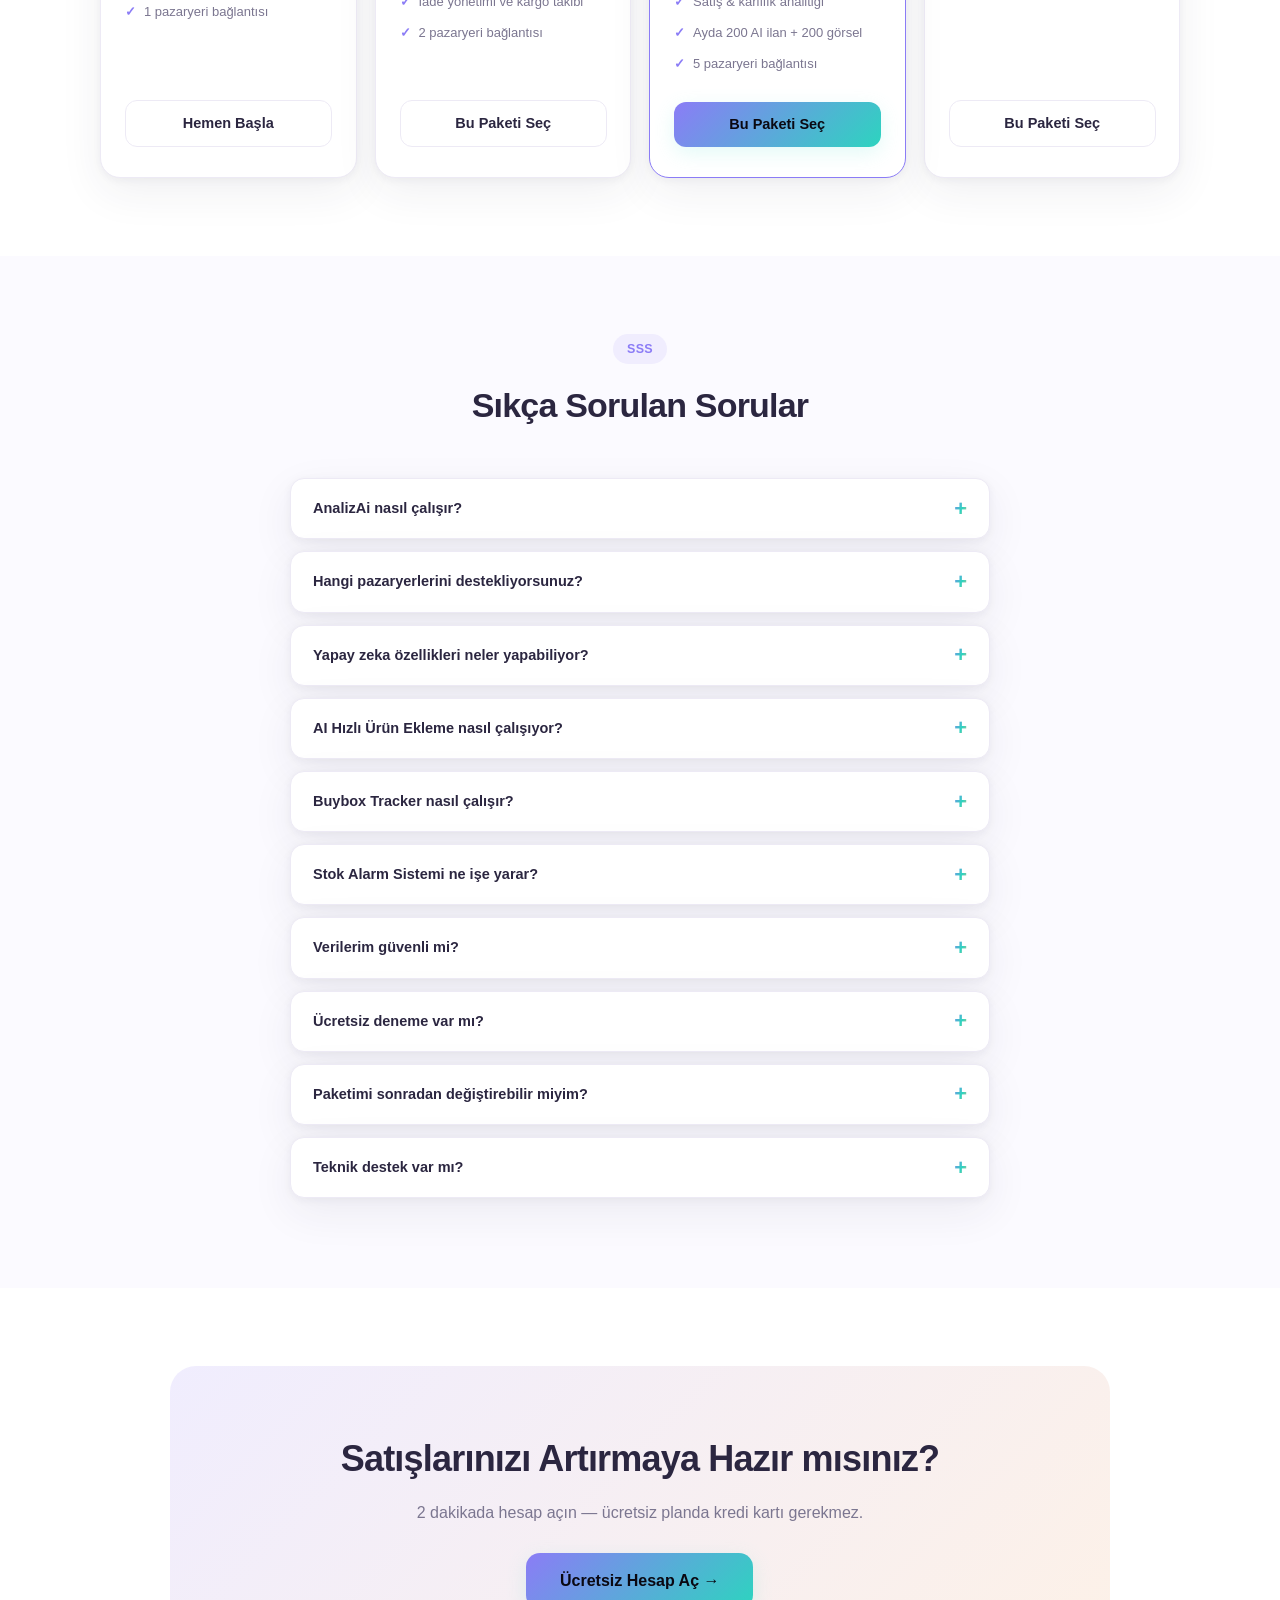
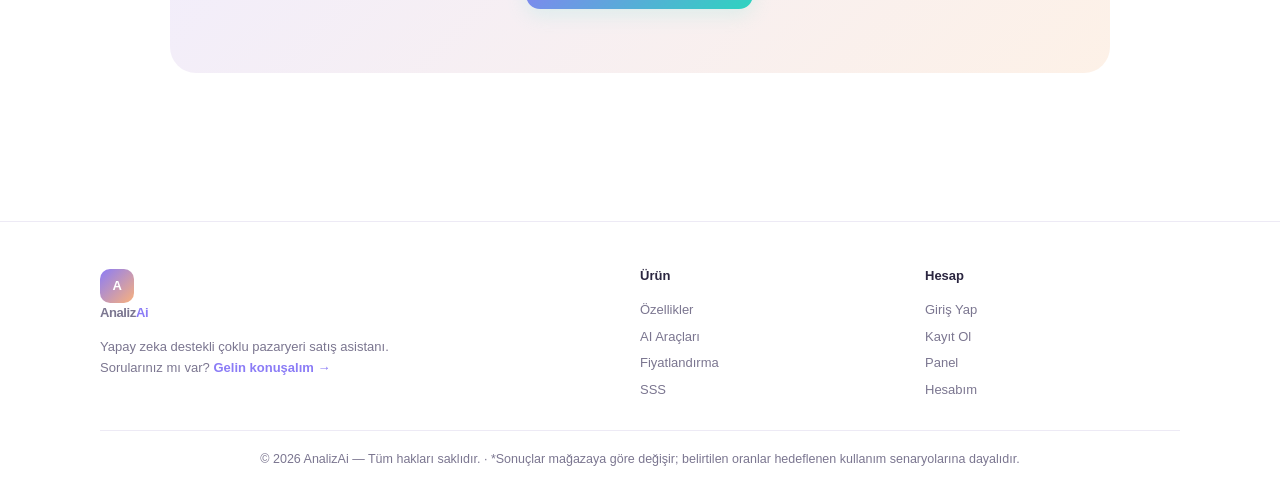
==== commit db463a67: "Yorum paneli UI + yorum cekme iyilestirmeleri - Yorum analizi paneline LED (degrade ust kenar) stili" ====
--- a/app/static/index.html
+++ b/app/static/index.html
@@ -244,7 +244,12 @@
   details { background: var(--card); border: 1px solid var(--border); border-radius: 14px; padding: 18px 22px; margin-bottom: 12px; box-shadow: var(--shadow); transition: box-shadow .2s; }
   details:hover { box-shadow: 0 8px 26px rgba(43,38,64,.09); }
   summary { cursor: pointer; font-weight: 700; font-size: 14.5px; list-style: none; display: flex; justify-content: space-between; align-items: center; gap: 12px; }
-  summary::after { content: "+"; font-size: 20px; color: var(--lilac); transition: transform .25s; flex-shrink: 0; }
+  summary::after {
+    content: "+"; flex-shrink: 0; font-size: 22px; font-weight: 800; line-height: 1;
+    background: linear-gradient(120deg, var(--lilac), var(--tl-teal, #2dd4bf) 55%, var(--peach));
+    -webkit-background-clip: text; background-clip: text; color: transparent;
+    transition: transform .25s;
+  }
   details[open] summary::after { transform: rotate(45deg); }
   details p { margin-top: 10px; font-size: 13.8px; color: var(--muted); }
 
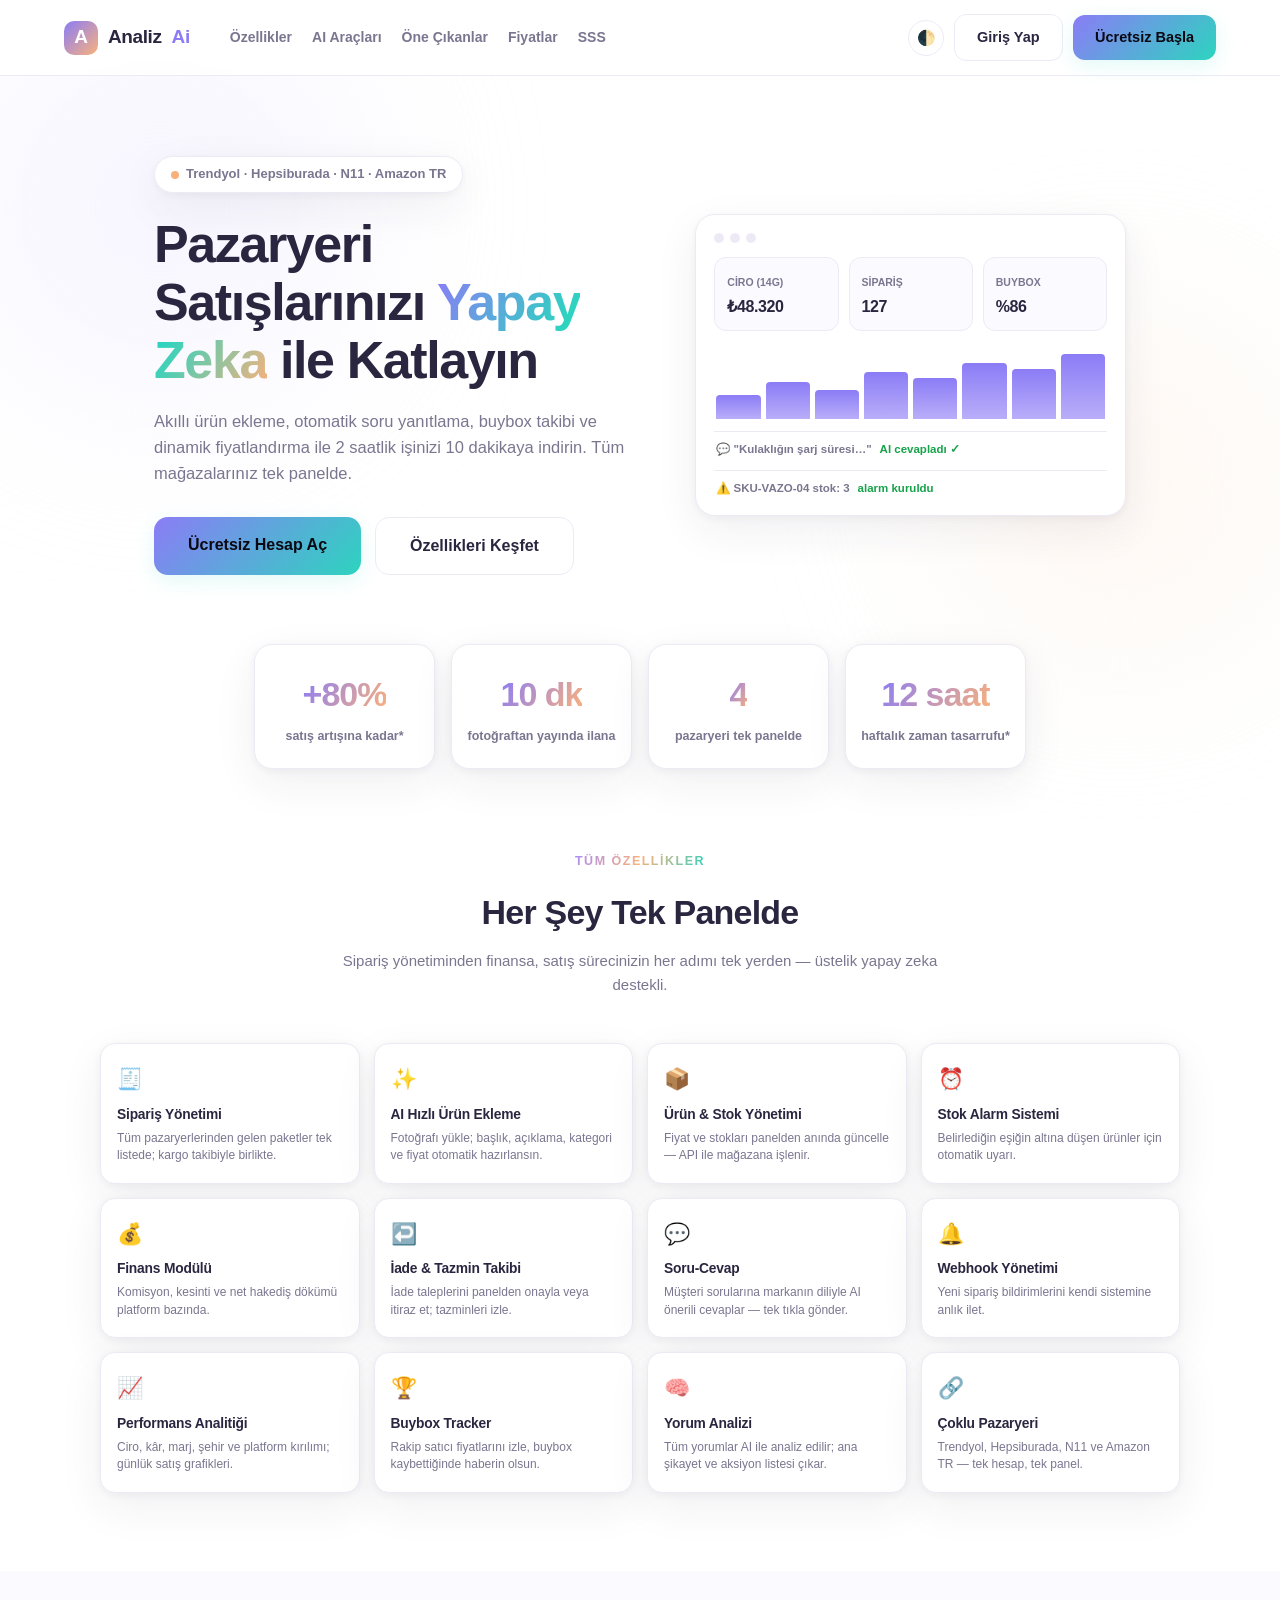
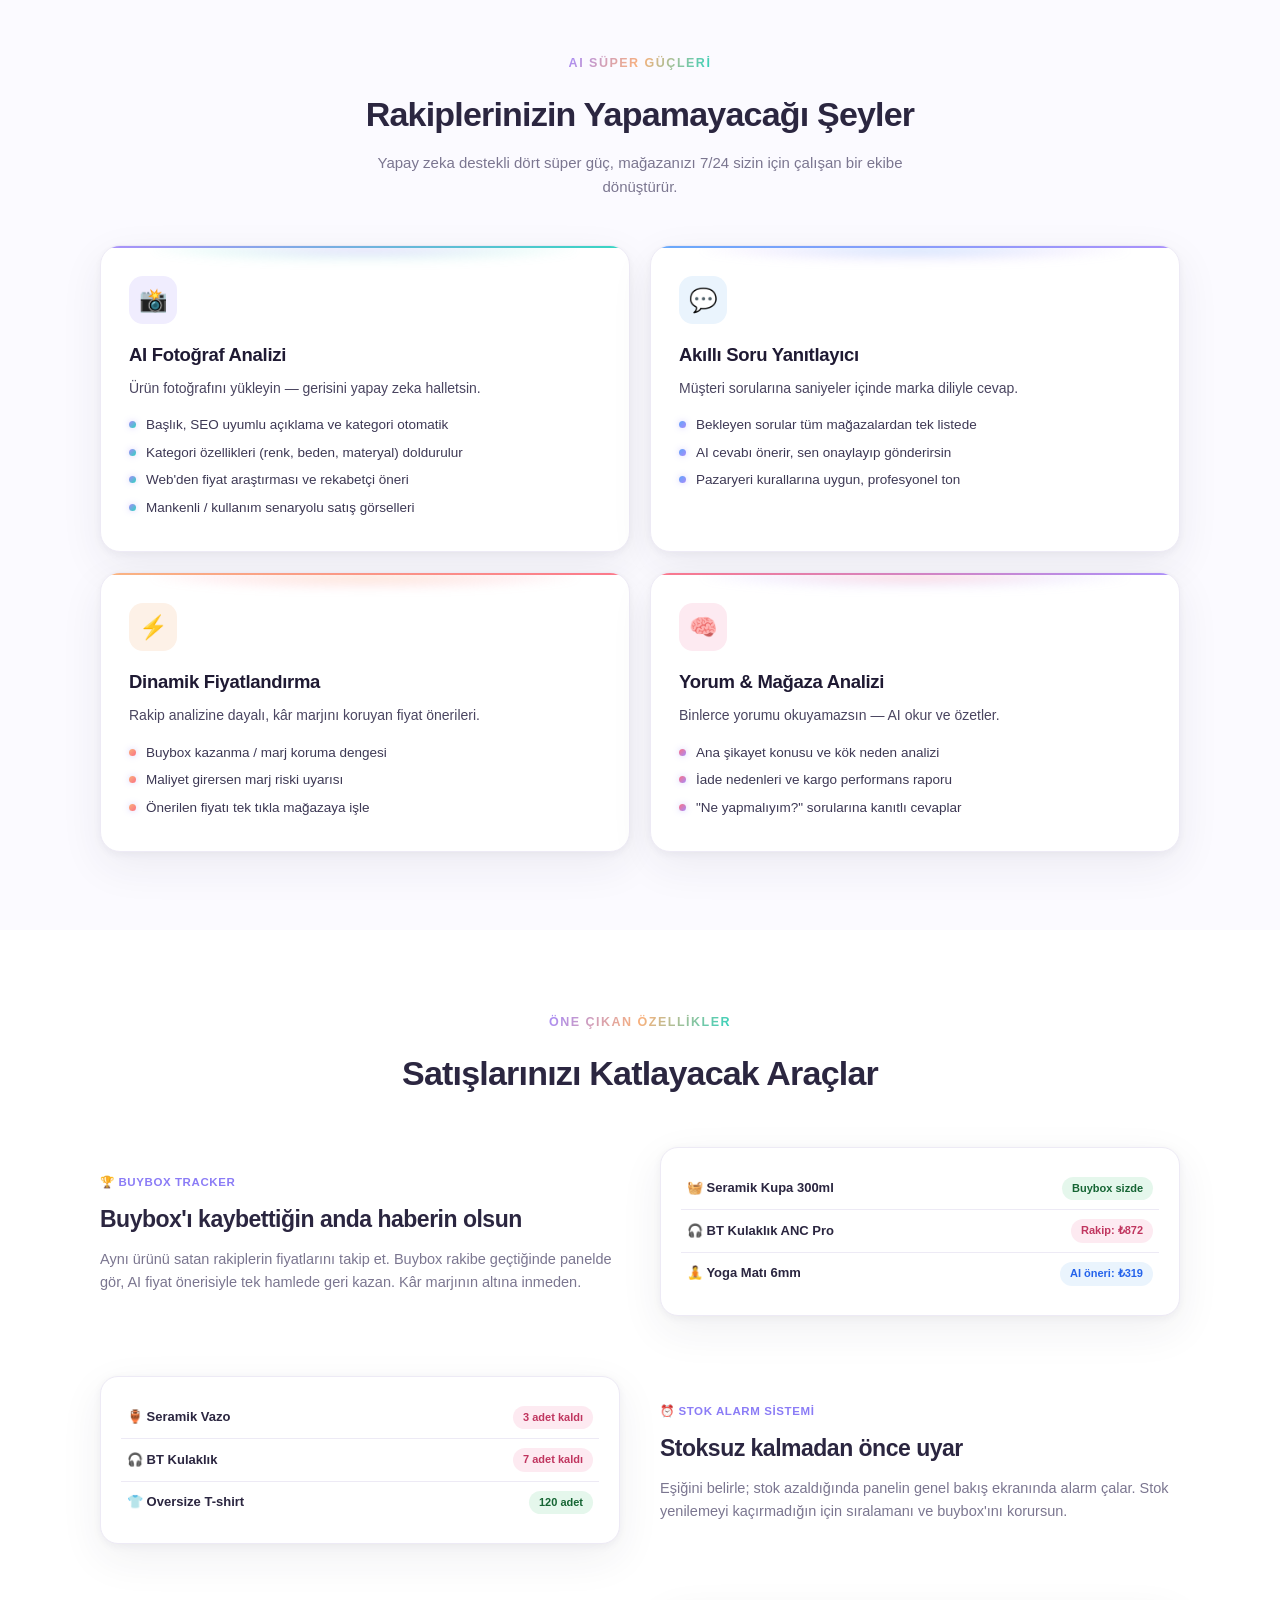
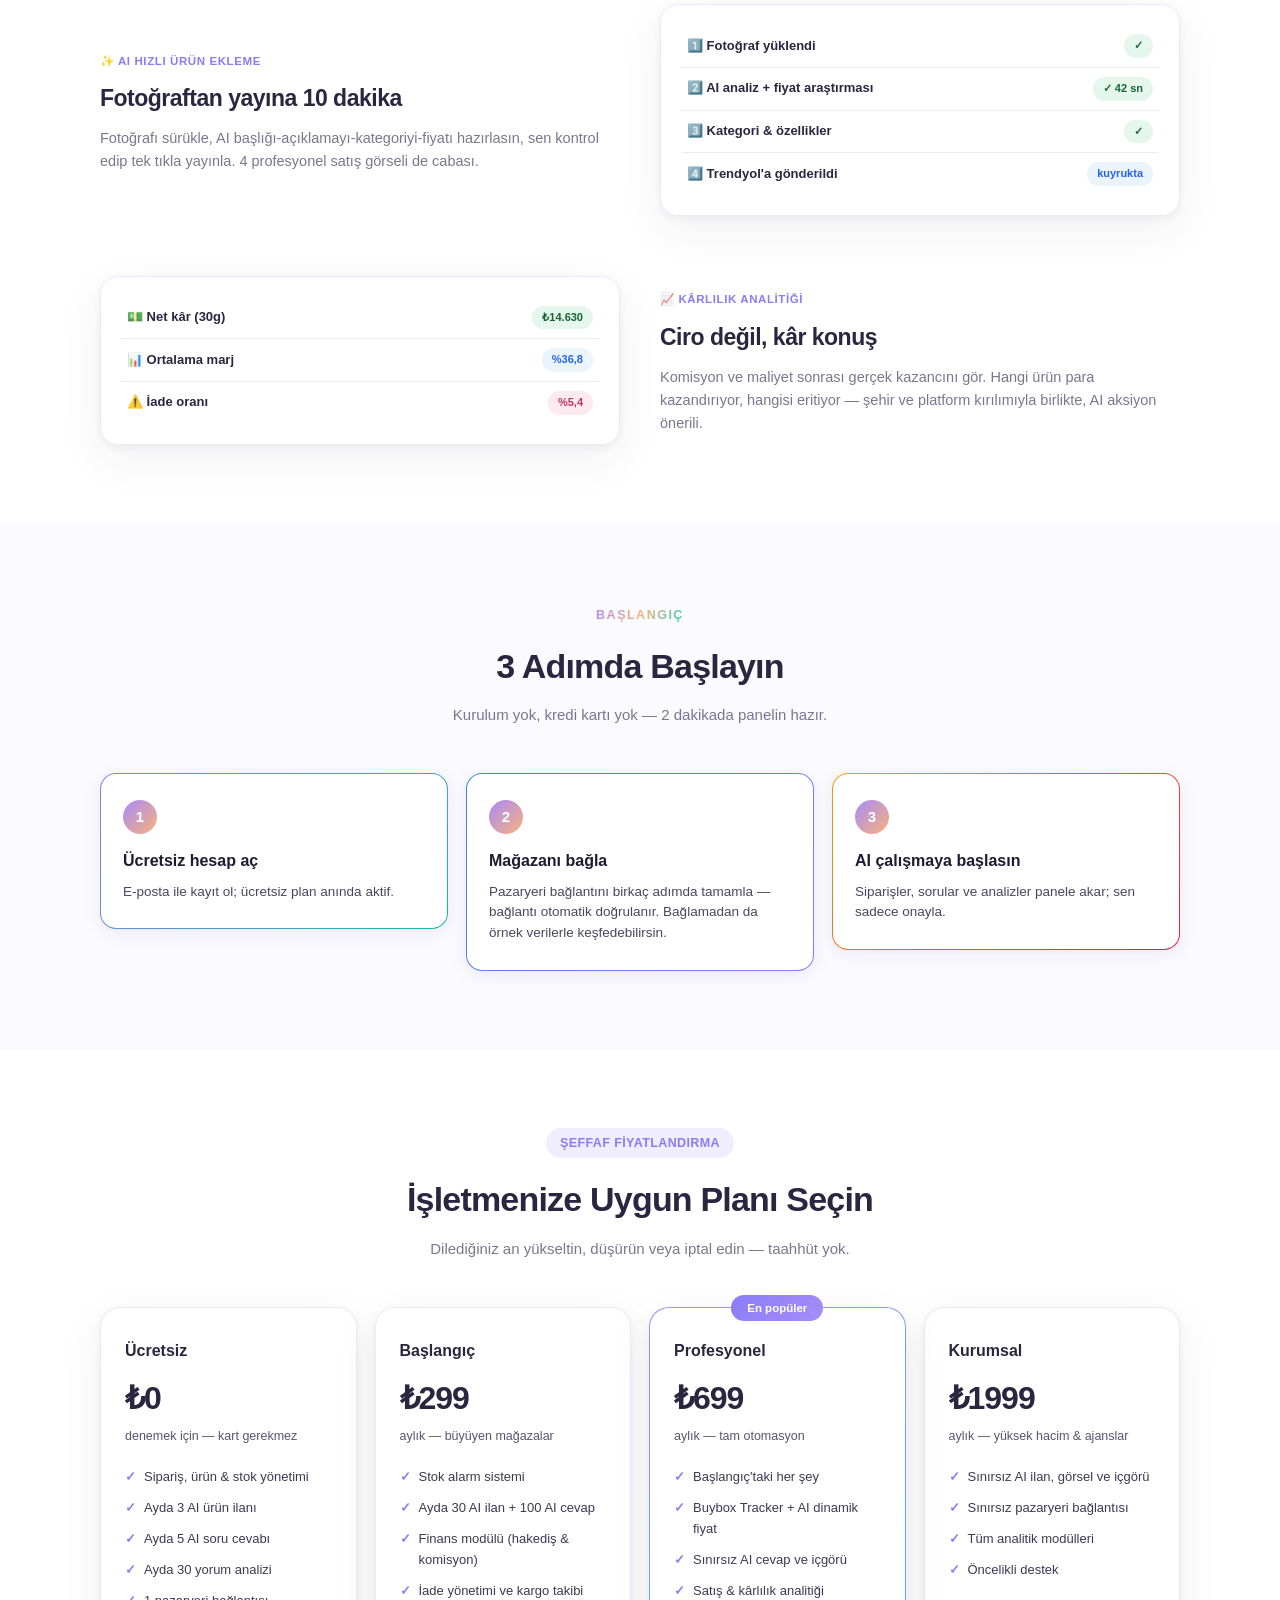
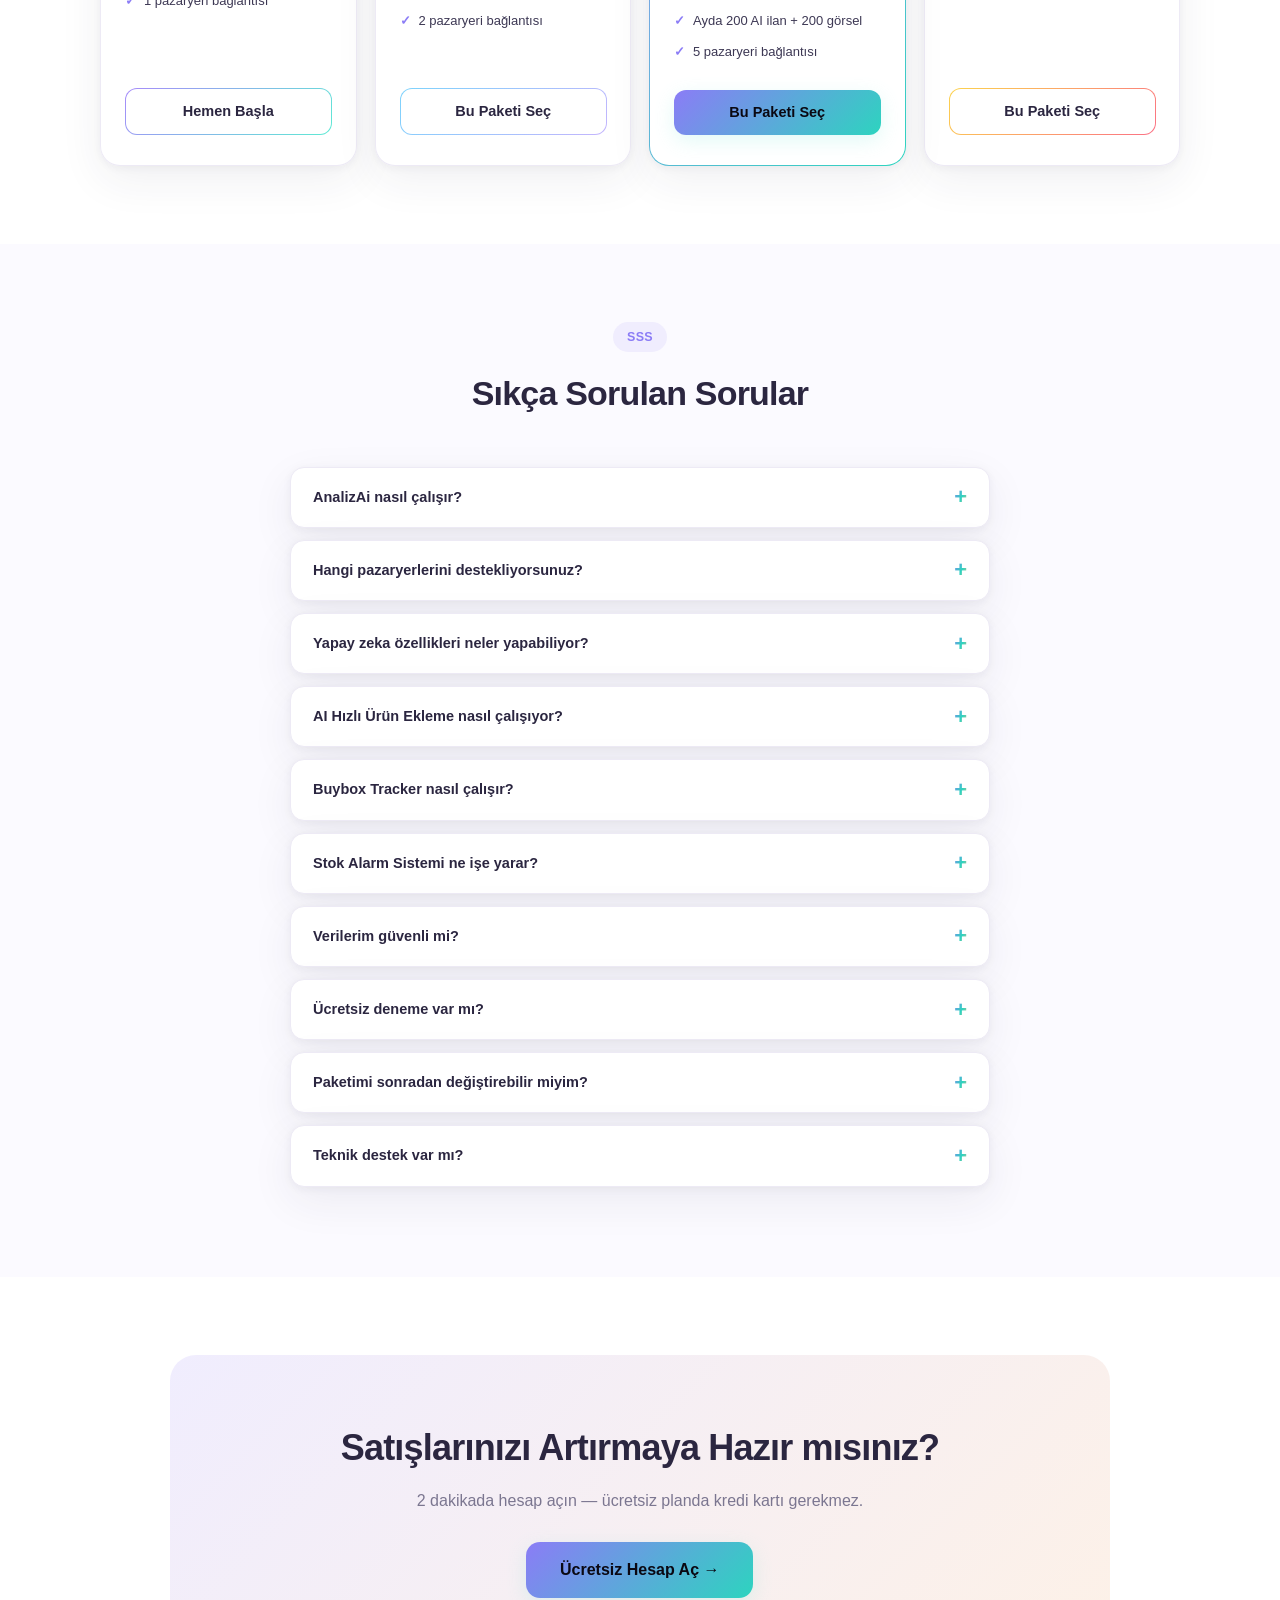
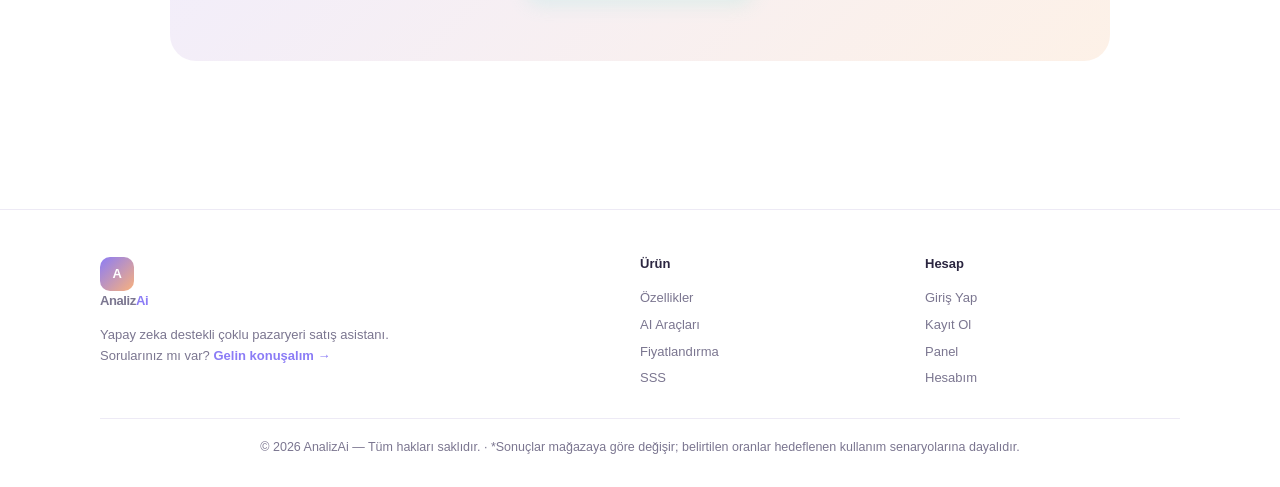
==== commit 4cfd1593: "Aydinlik mod UI + landing degrade stilleri; Trendyol kategori fallback. Panelde Finans/Yorumlar/Dani" ====
--- a/app/static/index.html
+++ b/app/static/index.html
@@ -135,6 +135,17 @@
   .inner { max-width: 1080px; margin: 0 auto; }
   .sec-head { text-align: center; max-width: 600px; margin: 0 auto 46px; }
   .sec-head .tag { display: inline-block; font-size: 12.5px; font-weight: 700; letter-spacing: .4px; color: var(--lilac); background: var(--lilac-soft); border-radius: 999px; padding: 5px 14px; margin-bottom: 14px; }
+  .sec-head .tag.tag-grad {
+    background: linear-gradient(120deg, #a78bfa, #f9b17c 50%, #2dd4bf);
+    -webkit-background-clip: text;
+    background-clip: text;
+    color: transparent;
+    -webkit-text-fill-color: transparent;
+    padding: 0;
+    border-radius: 0;
+    letter-spacing: .12em;
+    font-weight: 800;
+  }
   .sec-head h2 { font-size: clamp(24px, 3.2vw, 34px); letter-spacing: -.8px; margin-bottom: 10px; }
   .sec-head p { color: var(--muted); font-size: 15px; }
 
@@ -153,16 +164,82 @@
   .powers { display: grid; grid-template-columns: 1fr 1fr; gap: 20px; }
   .pcard {
     border-radius: 20px; padding: 30px 28px; border: 1px solid var(--border); background: var(--card);
-    box-shadow: var(--shadow); position: relative; overflow: hidden;
+    box-shadow: var(--shadow); position: relative; overflow: hidden; isolation: isolate;
     transition: transform .25s cubic-bezier(.34,1.56,.64,1), box-shadow .25s;
   }
+  .pcard::before {
+    content: ""; position: absolute; left: 0; right: 0; top: 0; height: 2px; z-index: 3;
+    border-radius: 20px 20px 0 0;
+    background: linear-gradient(90deg, var(--lilac), #2dd4bf);
+    opacity: .95;
+  }
+  .pcard::after {
+    content: ""; position: absolute; left: 10%; right: 10%; top: 0; height: 16px; z-index: 2;
+    pointer-events: none;
+    background: radial-gradient(ellipse at top, rgba(139, 124, 246, 0.32), rgba(45, 212, 191, 0.1) 55%, transparent 78%);
+    filter: blur(5px);
+  }
+  .pcard:nth-child(1)::before { background: linear-gradient(90deg, #a78bfa, #2dd4bf); }
+  .pcard:nth-child(1)::after { background: radial-gradient(ellipse at top, rgba(167, 139, 250, 0.35), rgba(45, 212, 191, 0.1) 55%, transparent 78%); }
+  .pcard:nth-child(2)::before { background: linear-gradient(90deg, #60a5fa, #a78bfa); }
+  .pcard:nth-child(2)::after { background: radial-gradient(ellipse at top, rgba(96, 165, 250, 0.35), rgba(167, 139, 250, 0.12) 55%, transparent 78%); }
+  .pcard:nth-child(3)::before { background: linear-gradient(90deg, #f9b17c, #fb7185); }
+  .pcard:nth-child(3)::after { background: radial-gradient(ellipse at top, rgba(249, 177, 124, 0.35), rgba(251, 113, 133, 0.12) 55%, transparent 78%); }
+  .pcard:nth-child(4)::before { background: linear-gradient(90deg, #fb7185, #a78bfa); }
+  .pcard:nth-child(4)::after { background: radial-gradient(ellipse at top, rgba(251, 113, 133, 0.32), rgba(167, 139, 250, 0.12) 55%, transparent 78%); }
   .pcard:hover { transform: translateY(-6px) scale(1.01); box-shadow: 0 14px 44px rgba(43,38,64,.14); }
+  html[data-theme="dark"] .pcard:hover { box-shadow: 0 14px 44px rgba(0,0,0,.35), 0 0 28px rgba(139,124,246,.12); }
   .pcard .pic { width: 48px; height: 48px; border-radius: 14px; font-size: 23px; display: flex; align-items: center; justify-content: center; margin-bottom: 16px; }
-  .pcard h3 { font-size: 18px; letter-spacing: -.3px; margin-bottom: 8px; }
-  .pcard p { font-size: 13.8px; color: var(--muted); margin-bottom: 10px; }
+  .pcard h3 {
+    font-size: 18.5px; font-weight: 800; letter-spacing: -.3px; margin-bottom: 8px;
+    color: var(--ink);
+  }
+  .pcard p { font-size: 14px; color: var(--muted); margin-bottom: 12px; line-height: 1.55; }
   .pcard ul { list-style: none; }
-  .pcard li { font-size: 13px; color: var(--muted); padding: 3px 0; display: flex; gap: 8px; }
-  .pcard li::before { content: "→"; color: var(--lilac); font-weight: 800; }
+  .pcard li {
+    font-size: 13.5px; color: var(--muted); padding: 4px 0;
+    display: flex; gap: 10px; line-height: 1.45; font-weight: 500;
+    align-items: flex-start;
+  }
+  .pcard li::before {
+    content: "";
+    flex-shrink: 0;
+    width: 7px; height: 7px;
+    margin-top: 6px;
+    border-radius: 50%;
+    background: linear-gradient(135deg, var(--lilac), #2dd4bf);
+    box-shadow: 0 0 8px rgba(139, 124, 246, 0.45);
+  }
+  .pcard:nth-child(1) li::before { background: linear-gradient(135deg, #a78bfa, #2dd4bf); box-shadow: 0 0 8px rgba(167, 139, 250, 0.45); }
+  .pcard:nth-child(2) li::before { background: linear-gradient(135deg, #60a5fa, #a78bfa); box-shadow: 0 0 8px rgba(96, 165, 250, 0.4); }
+  .pcard:nth-child(3) li::before { background: linear-gradient(135deg, #f9b17c, #fb7185); box-shadow: 0 0 8px rgba(249, 177, 124, 0.45); }
+  .pcard:nth-child(4) li::before { background: linear-gradient(135deg, #fb7185, #a78bfa); box-shadow: 0 0 8px rgba(251, 113, 133, 0.4); }
+
+  /* Karanlık: yazıları daha beyaz / belirgin */
+  html[data-theme="dark"] .pcard {
+    background: #1a1628;
+    border-color: rgba(160, 145, 220, 0.22);
+  }
+  html[data-theme="dark"] .pcard h3 { color: #f8f6ff; }
+  html[data-theme="dark"] .pcard p { color: #d8d2ee; }
+  html[data-theme="dark"] .pcard li { color: #e4dff4; }
+  html[data-theme="dark"] .pcard .pic {
+    background: rgba(167, 139, 250, 0.18);
+    box-shadow: inset 0 0 0 1px rgba(196, 181, 253, 0.2);
+  }
+
+  /* Aydınlık: beyaz kart + koyu okunaklı metin */
+  html:not([data-theme="dark"]) .pcard {
+    background: #fff;
+    border-color: #edeaf5;
+  }
+  html:not([data-theme="dark"]) .pcard h3 { color: #1f1a33; }
+  html:not([data-theme="dark"]) .pcard p { color: #4a4560; }
+  html:not([data-theme="dark"]) .pcard li { color: #3d3854; }
+  html:not([data-theme="dark"]) .pcard li::before {
+    box-shadow: 0 0 6px rgba(139, 124, 246, 0.35);
+  }
+
   .bg-lilac { background: var(--lilac-soft); } .bg-peach { background: var(--peach-soft); }
   .bg-sky { background: var(--sky-soft); } .bg-rose { background: var(--rose-soft); }
 
@@ -182,62 +259,203 @@
   .fv-warn { background: var(--rose-soft); color: #c0355f; }
   .fv-info { background: var(--sky-soft); color: #2563eb; }
 
-  /* adımlar */
+  /* adımlar — yüksek kontrast palet */
   .steps { display: grid; grid-template-columns: repeat(3, 1fr); gap: 18px; align-items: start; }
   .stp-wrap { position: relative; display: flex; flex-direction: column; }
-  .stp { background: var(--card); border: 1px solid var(--border); border-radius: 16px; padding: 26px 22px; box-shadow: var(--shadow); transition: transform .25s cubic-bezier(.34,1.56,.64,1), border-radius .25s ease, border-color .2s; }
+  .stp {
+    border-radius: 16px; padding: 26px 22px;
+    border: 1.5px solid transparent;
+    background:
+      linear-gradient(#16121f, #16121f) padding-box,
+      linear-gradient(135deg, #a78bfa, #2dd4bf 45%, #f9b17c) border-box;
+    box-shadow: 0 8px 28px rgba(0, 0, 0, 0.35);
+    transition: transform .25s cubic-bezier(.34,1.56,.64,1), border-radius .25s ease, box-shadow .25s;
+  }
+  html:not([data-theme="dark"]) .stp {
+    background:
+      linear-gradient(#ffffff, #ffffff) padding-box,
+      linear-gradient(135deg, #a78bfa, #2dd4bf 45%, #f9b17c) border-box;
+    box-shadow: 0 4px 18px rgba(43, 38, 64, 0.08);
+  }
+  .stp-wrap:nth-child(1) .stp {
+    background:
+      linear-gradient(#16121f, #16121f) padding-box,
+      linear-gradient(135deg, #a78bfa, #5eead4) border-box;
+  }
+  .stp-wrap:nth-child(2) .stp {
+    background:
+      linear-gradient(#16121f, #16121f) padding-box,
+      linear-gradient(135deg, #7dd3fc, #c4b5fd) border-box;
+  }
+  .stp-wrap:nth-child(3) .stp {
+    background:
+      linear-gradient(#16121f, #16121f) padding-box,
+      linear-gradient(135deg, #fcd34d, #fb7185) border-box;
+  }
+  html:not([data-theme="dark"]) .stp-wrap:nth-child(1) .stp {
+    background:
+      linear-gradient(#fff, #fff) padding-box,
+      linear-gradient(135deg, #8b7cf6, #14b8a6) border-box;
+  }
+  html:not([data-theme="dark"]) .stp-wrap:nth-child(2) .stp {
+    background:
+      linear-gradient(#fff, #fff) padding-box,
+      linear-gradient(135deg, #3b82f6, #8b7cf6) border-box;
+  }
+  html:not([data-theme="dark"]) .stp-wrap:nth-child(3) .stp {
+    background:
+      linear-gradient(#fff, #fff) padding-box,
+      linear-gradient(135deg, #f59e0b, #e11d48) border-box;
+  }
   .stp-wrap:not(.drawer-open) .stp:hover { transform: translateY(-4px); }
   .stp-wrap.drawer-open .stp {
     transform: none;
     border-radius: 16px 16px 0 0;
-    border-bottom-color: transparent;
     box-shadow: none;
   }
-  .stp .n { width: 34px; height: 34px; border-radius: 50%; background: linear-gradient(135deg, var(--lilac), var(--peach)); color: #fff; font-weight: 800; font-size: 15px; display: flex; align-items: center; justify-content: center; margin-bottom: 14px; }
-  .stp h4 { font-size: 15.5px; margin-bottom: 6px; }
-  .stp p { font-size: 13px; color: var(--muted); }
+  .stp .n {
+    width: 34px; height: 34px; border-radius: 50%;
+    background: linear-gradient(135deg, #a78bfa, #f9b17c);
+    color: #fff; font-weight: 800; font-size: 15px;
+    display: flex; align-items: center; justify-content: center; margin-bottom: 14px;
+  }
+  .stp h4 { font-size: 16px; font-weight: 800; margin-bottom: 8px; color: #f8f6ff; }
+  .stp p { font-size: 13.5px; line-height: 1.55; color: #c9c2de; font-weight: 500; }
+  html:not([data-theme="dark"]) .stp h4 { color: #1f1a33; }
+  html:not([data-theme="dark"]) .stp p { color: #4a4560; }
+
   .stp-drawer {
-    display: flex; align-items: center; justify-content: center; gap: 8px;
+    position: relative;
+    display: flex; align-items: center; justify-content: center; gap: 10px;
     max-height: 0; opacity: 0; overflow: hidden;
     margin-top: 0; padding: 0 16px;
-    border: 2px solid transparent; border-top: 0;
+    border: 1.5px solid rgba(167, 139, 250, 0.45);
+    border-top: 0;
     border-radius: 0 0 14px 14px;
-    background: linear-gradient(180deg, rgba(232, 168, 74, 0.14), rgba(232, 168, 74, 0.06));
-    color: #c47a12; text-decoration: none;
-    font-size: 13px; font-weight: 800; letter-spacing: .02em;
-    transition: max-height .32s ease, opacity .28s ease, padding .32s ease, border-color .2s, box-shadow .28s;
+    background: #1c1730;
+    color: #ffffff;
+    text-decoration: none;
+    font-size: 13.5px; font-weight: 800; letter-spacing: .02em;
+    transition: max-height .28s ease, opacity .22s ease, padding .28s ease, box-shadow .22s, background .2s;
     pointer-events: none; cursor: pointer;
   }
-  html[data-theme="dark"] .stp-drawer { color: #f0c27a; background: linear-gradient(180deg, rgba(240, 194, 122, 0.16), rgba(240, 194, 122, 0.05)); }
+  .stp-wrap:nth-child(1) .stp-drawer { border-color: rgba(94, 234, 212, 0.4); }
+  .stp-wrap:nth-child(2) .stp-drawer { border-color: rgba(125, 211, 252, 0.4); }
+  .stp-wrap:nth-child(3) .stp-drawer { border-color: rgba(251, 191, 36, 0.45); }
+
+  html:not([data-theme="dark"]) .stp-drawer {
+    background: #f5f2ff;
+    color: #3b2f6b;
+    border-color: rgba(139, 124, 246, 0.35);
+  }
+  html:not([data-theme="dark"]) .stp-wrap:nth-child(2) .stp-drawer { color: #1e3a8a; background: #eff6ff; }
+  html:not([data-theme="dark"]) .stp-wrap:nth-child(3) .stp-drawer { color: #9a3412; background: #fff7ed; }
+
   .stp-wrap.drawer-open .stp-drawer {
     max-height: 64px; opacity: 1;
     padding: 14px 16px;
-    border-color: #e8a84a;
-    border-top: 2px solid #e8a84a;
-    box-shadow: 0 10px 28px rgba(232, 168, 74, 0.22);
+    box-shadow: 0 10px 28px rgba(0, 0, 0, 0.28);
     pointer-events: auto;
   }
-  html[data-theme="dark"] .stp-wrap.drawer-open .stp-drawer {
-    border-color: #f0c27a;
-    border-top-color: #f0c27a;
-    box-shadow: 0 10px 28px rgba(240, 194, 122, 0.18);
-  }
-  .stp-drawer-arrow { font-size: 11px; opacity: .85; }
-  .stp-drawer:hover { filter: brightness(1.06); }
+  .stp-drawer-arrow {
+    width: 7px; height: 7px; border-radius: 50%;
+    background: linear-gradient(135deg, #a78bfa, #5eead4);
+    box-shadow: 0 0 8px rgba(167, 139, 250, 0.6);
+    flex-shrink: 0;
+    font-size: 0; color: transparent; overflow: hidden;
+  }
+  .stp-wrap:nth-child(2) .stp-drawer-arrow { background: linear-gradient(135deg, #7dd3fc, #c4b5fd); }
+  .stp-wrap:nth-child(3) .stp-drawer-arrow { background: linear-gradient(135deg, #fcd34d, #fb7185); }
+  .stp-drawer:hover { background: #241e3a; filter: none; }
+  html:not([data-theme="dark"]) .stp-drawer:hover { filter: brightness(0.97); }
 
   /* fiyatlar */
   .plans { display: grid; grid-template-columns: repeat(4, 1fr); gap: 18px; align-items: stretch; }
-  .plan { background: var(--card); border: 1.5px solid var(--border); border-radius: 20px; padding: 30px 24px; display: flex; flex-direction: column; box-shadow: var(--shadow); transition: transform .25s cubic-bezier(.34,1.56,.64,1), box-shadow .25s, border-color .25s; }
-  .plan:hover { transform: translateY(-6px) scale(1.02); box-shadow: 0 12px 40px rgba(43,38,64,.12); }
-  .plan.hot { border-color: var(--lilac); position: relative; }
-  .plan.hot::before { content: "En popüler"; position: absolute; top: -13px; left: 50%; transform: translateX(-50%); background: linear-gradient(135deg, var(--lilac), #a58ef8); color: #fff; font-size: 11.5px; font-weight: 700; padding: 4px 16px; border-radius: 999px; }
-  .plan h3 { font-size: 16px; }
-  .plan .price { font-size: 32px; font-weight: 800; letter-spacing: -1px; margin: 10px 0 2px; }
+  .plan {
+    border-radius: 20px; padding: 30px 24px;
+    display: flex; flex-direction: column;
+    border: 1.5px solid transparent;
+    background:
+      linear-gradient(var(--card), var(--card)) padding-box,
+      linear-gradient(var(--border), var(--border)) border-box;
+    box-shadow: var(--shadow);
+    transition: transform .25s cubic-bezier(.34,1.56,.64,1), box-shadow .25s, background .25s;
+  }
+  .plan:hover {
+    transform: translateY(-6px) scale(1.02);
+    box-shadow: 0 12px 40px rgba(139, 124, 246, 0.18);
+    background:
+      linear-gradient(var(--card), var(--card)) padding-box,
+      linear-gradient(135deg, #a78bfa, #2dd4bf 50%, #f9b17c) border-box;
+  }
+  .plans .plan:nth-child(1):hover {
+    background:
+      linear-gradient(var(--card), var(--card)) padding-box,
+      linear-gradient(135deg, #a78bfa, #5eead4) border-box;
+  }
+  .plans .plan:nth-child(2):hover {
+    background:
+      linear-gradient(var(--card), var(--card)) padding-box,
+      linear-gradient(135deg, #7dd3fc, #c4b5fd) border-box;
+  }
+  .plans .plan:nth-child(3):hover,
+  .plan.hot {
+    background:
+      linear-gradient(var(--card), var(--card)) padding-box,
+      linear-gradient(135deg, #a78bfa, #2dd4bf) border-box;
+  }
+  .plans .plan:nth-child(4):hover {
+    background:
+      linear-gradient(var(--card), var(--card)) padding-box,
+      linear-gradient(135deg, #fcd34d, #fb7185) border-box;
+  }
+  .plan.hot { position: relative; }
+  .plan.hot:hover { box-shadow: 0 12px 40px rgba(139, 124, 246, 0.28); }
+  .plan.hot::before {
+    content: "En popüler"; position: absolute; top: -13px; left: 50%; transform: translateX(-50%);
+    background: linear-gradient(135deg, var(--lilac), #a58ef8); color: #fff;
+    font-size: 11.5px; font-weight: 700; padding: 4px 16px; border-radius: 999px; z-index: 2;
+  }
+  .plan h3 { font-size: 16px; color: var(--ink); font-weight: 800; }
+  .plan .price { font-size: 32px; font-weight: 800; letter-spacing: -1px; margin: 10px 0 2px; color: var(--ink); }
   .plan .per { font-size: 12.5px; color: var(--muted); margin-bottom: 16px; }
   .plan ul { list-style: none; margin-bottom: 22px; flex: 1; }
-  .plan li { font-size: 13px; color: var(--muted); padding: 5px 0; display: flex; gap: 8px; }
+  .plan li { font-size: 13px; color: var(--muted); padding: 5px 0; display: flex; gap: 8px; font-weight: 500; }
   .plan li::before { content: "✓"; color: var(--lilac); font-weight: 800; }
   .plan .btn { width: 100%; text-align: center; }
+  .plan .btn.ghost {
+    border: 1.5px solid transparent;
+    background:
+      linear-gradient(var(--card), var(--card)) padding-box,
+      linear-gradient(135deg, #a78bfa, #2dd4bf) border-box;
+    color: var(--ink);
+  }
+  .plans .plan:nth-child(1) .btn.ghost {
+    background:
+      linear-gradient(var(--card), var(--card)) padding-box,
+      linear-gradient(135deg, #a78bfa, #5eead4) border-box;
+  }
+  .plans .plan:nth-child(2) .btn.ghost {
+    background:
+      linear-gradient(var(--card), var(--card)) padding-box,
+      linear-gradient(135deg, #7dd3fc, #c4b5fd) border-box;
+  }
+  .plans .plan:nth-child(4) .btn.ghost {
+    background:
+      linear-gradient(var(--card), var(--card)) padding-box,
+      linear-gradient(135deg, #fcd34d, #fb7185) border-box;
+  }
+  .plan .btn.ghost:hover {
+    box-shadow: 0 0 18px rgba(139, 124, 246, 0.25);
+    filter: brightness(1.06);
+  }
+  html[data-theme="dark"] .plan h3 { color: #f8f6ff; }
+  html[data-theme="dark"] .plan .price { color: #ffffff; }
+  html[data-theme="dark"] .plan .per { color: #d2cce6; }
+  html[data-theme="dark"] .plan li { color: #e2dcf4; }
+  html[data-theme="dark"] .plan li::before { color: #c4b5fd; }
+  html:not([data-theme="dark"]) .plan .per { color: #5a5470; }
+  html:not([data-theme="dark"]) .plan li { color: #3d3854; }
 
   /* SSS */
   .faq { max-width: 700px; margin: 0 auto; }
@@ -339,7 +557,7 @@
 <section id="ozellikler">
   <div class="inner">
     <div class="sec-head reveal">
-      <span class="tag">TÜM ÖZELLİKLER</span>
+      <span class="tag tag-grad">TÜM ÖZELLİKLER</span>
       <h2>Her Şey Tek Panelde</h2>
       <p>Sipariş yönetiminden finansa, satış sürecinizin her adımı tek yerden — üstelik yapay zeka destekli.</p>
     </div>
@@ -363,7 +581,7 @@
 <section id="ai" style="background:var(--bg2)">
   <div class="inner">
     <div class="sec-head reveal">
-      <span class="tag">AI SÜPER GÜÇLERİ</span>
+      <span class="tag tag-grad">AI SÜPER GÜÇLERİ</span>
       <h2>Rakiplerinizin Yapamayacağı Şeyler</h2>
       <p>Yapay zeka destekli dört süper güç, mağazanızı 7/24 sizin için çalışan bir ekibe dönüştürür.</p>
     </div>
@@ -416,7 +634,7 @@
 <section id="onecikan">
   <div class="inner">
     <div class="sec-head reveal">
-      <span class="tag">ÖNE ÇIKAN ÖZELLİKLER</span>
+      <span class="tag tag-grad">ÖNE ÇIKAN ÖZELLİKLER</span>
       <h2>Satışlarınızı Katlayacak Araçlar</h2>
     </div>
 
@@ -482,22 +700,22 @@
 <section style="background:var(--bg2)">
   <div class="inner">
     <div class="sec-head reveal">
-      <span class="tag">BAŞLANGIÇ</span>
+      <span class="tag tag-grad">BAŞLANGIÇ</span>
       <h2>3 Adımda Başlayın</h2>
       <p>Kurulum yok, kredi kartı yok — 2 dakikada panelin hazır.</p>
     </div>
     <div class="steps">
       <div class="stp-wrap reveal">
         <article class="stp"><div class="n">1</div><h4>Ücretsiz hesap aç</h4><p>E-posta ile kayıt ol; ücretsiz plan anında aktif.</p></article>
-        <a class="stp-drawer" href="/auth?mode=register">Hesap açmak için basın <span class="stp-drawer-arrow" aria-hidden="true">→</span></a>
+        <a class="stp-drawer" href="/auth?mode=register">Hesap açmak için basın <span class="stp-drawer-arrow" aria-hidden="true"></span></a>
       </div>
       <div class="stp-wrap reveal">
         <article class="stp"><div class="n">2</div><h4>Mağazanı bağla</h4><p>Pazaryeri bağlantını birkaç adımda tamamla — bağlantı otomatik doğrulanır. Bağlamadan da örnek verilerle keşfedebilirsin.</p></article>
-        <a class="stp-drawer" href="/account">Mağaza bağlamak için basın <span class="stp-drawer-arrow" aria-hidden="true">→</span></a>
+        <a class="stp-drawer" href="/account">Mağaza bağlamak için basın <span class="stp-drawer-arrow" aria-hidden="true"></span></a>
       </div>
       <div class="stp-wrap reveal">
         <article class="stp"><div class="n">3</div><h4>AI çalışmaya başlasın</h4><p>Siparişler, sorular ve analizler panele akar; sen sadece onayla.</p></article>
-        <a class="stp-drawer" href="/panel">Panele gitmek için basın <span class="stp-drawer-arrow" aria-hidden="true">→</span></a>
+        <a class="stp-drawer" href="/panel">Panele gitmek için basın <span class="stp-drawer-arrow" aria-hidden="true"></span></a>
       </div>
     </div>
   </div>
@@ -657,20 +875,10 @@
   }, { threshold: .12 });
   document.querySelectorAll('.reveal').forEach(el => io.observe(el));
 
-  // adım kartları — 1 sn hover sonrası turuncu çekmece
-  const STP_HOVER_MS = 1000;
+  // adım kartları — hover'da anında link çekmecesi
   document.querySelectorAll('.stp-wrap').forEach(wrap => {
-    let timer = null;
-    const openDrawer = () => {
-      timer = setTimeout(() => wrap.classList.add('drawer-open'), STP_HOVER_MS);
-    };
-    const cancelOpen = () => {
-      if (timer) { clearTimeout(timer); timer = null; }
-    };
-    const closeDrawer = () => {
-      cancelOpen();
-      wrap.classList.remove('drawer-open');
-    };
+    const openDrawer = () => wrap.classList.add('drawer-open');
+    const closeDrawer = () => wrap.classList.remove('drawer-open');
     wrap.addEventListener('mouseenter', openDrawer);
     wrap.addEventListener('mouseleave', closeDrawer);
     wrap.addEventListener('focusin', openDrawer);
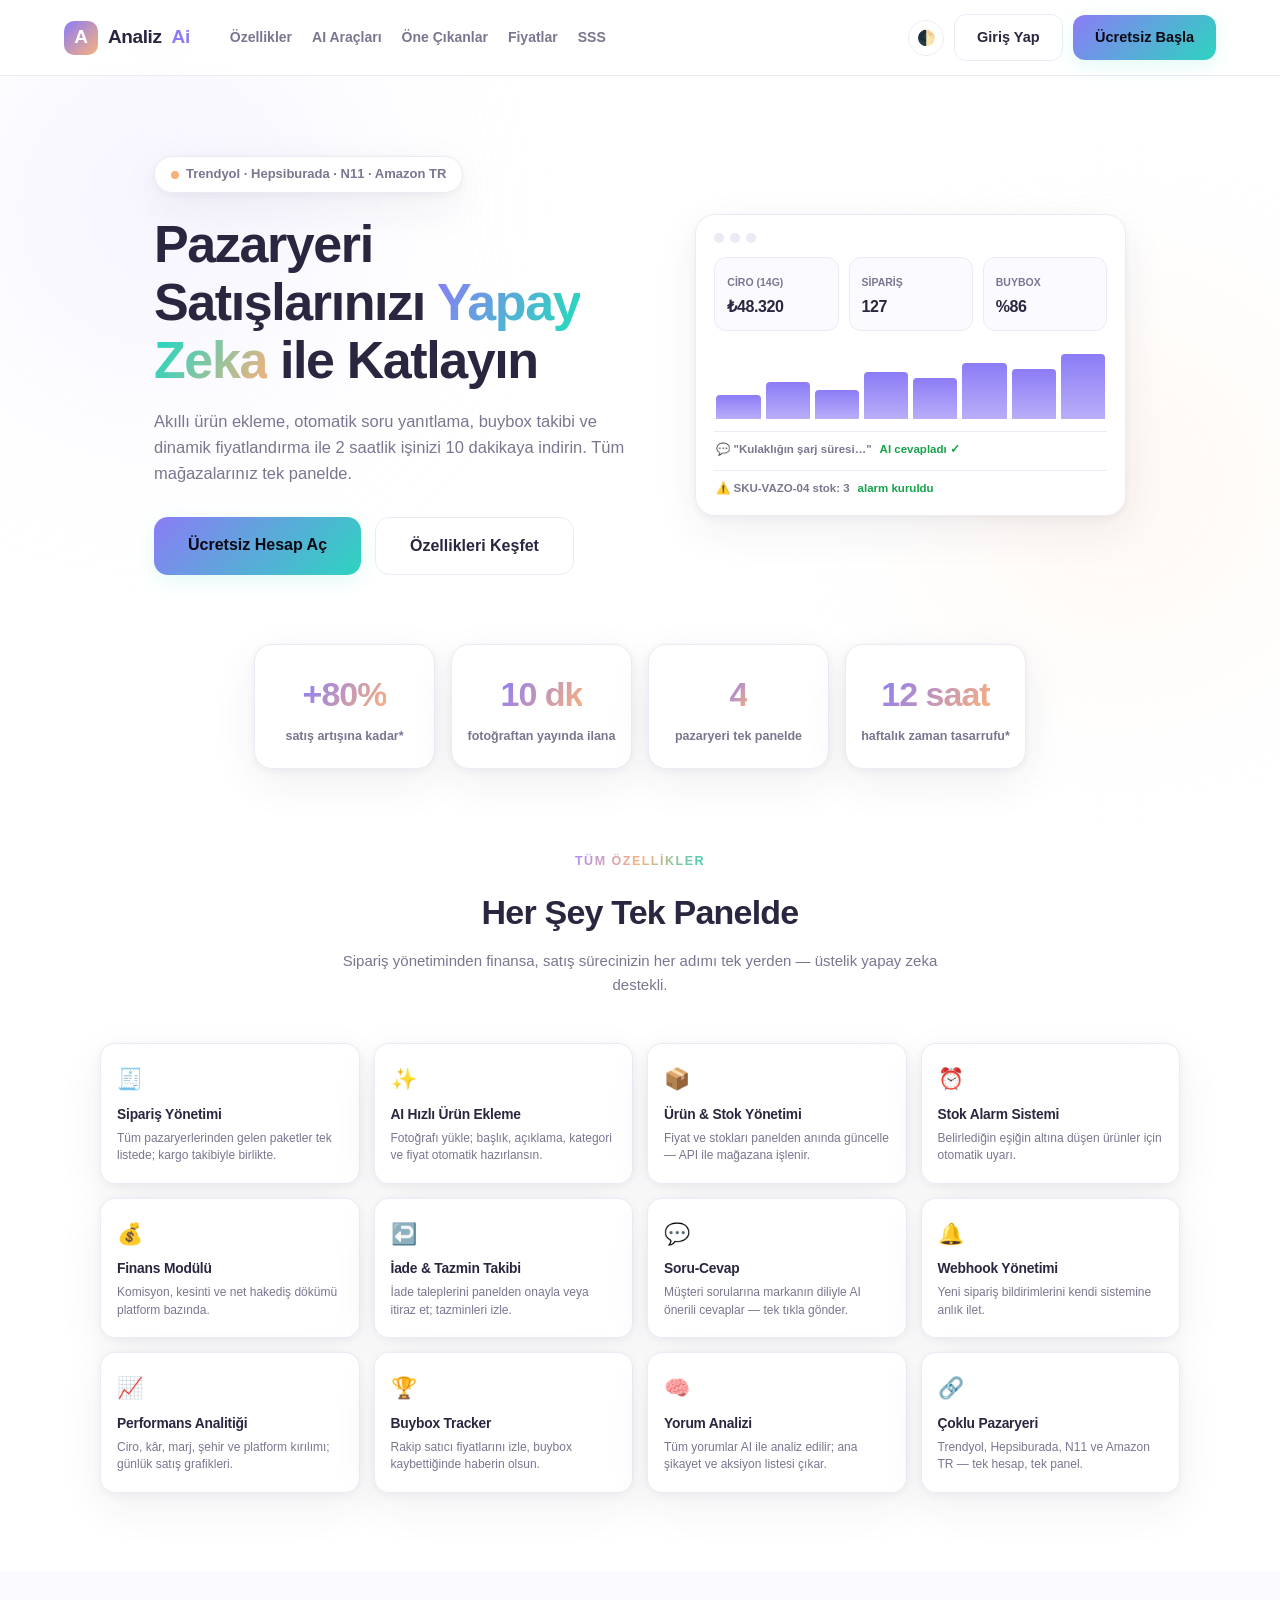
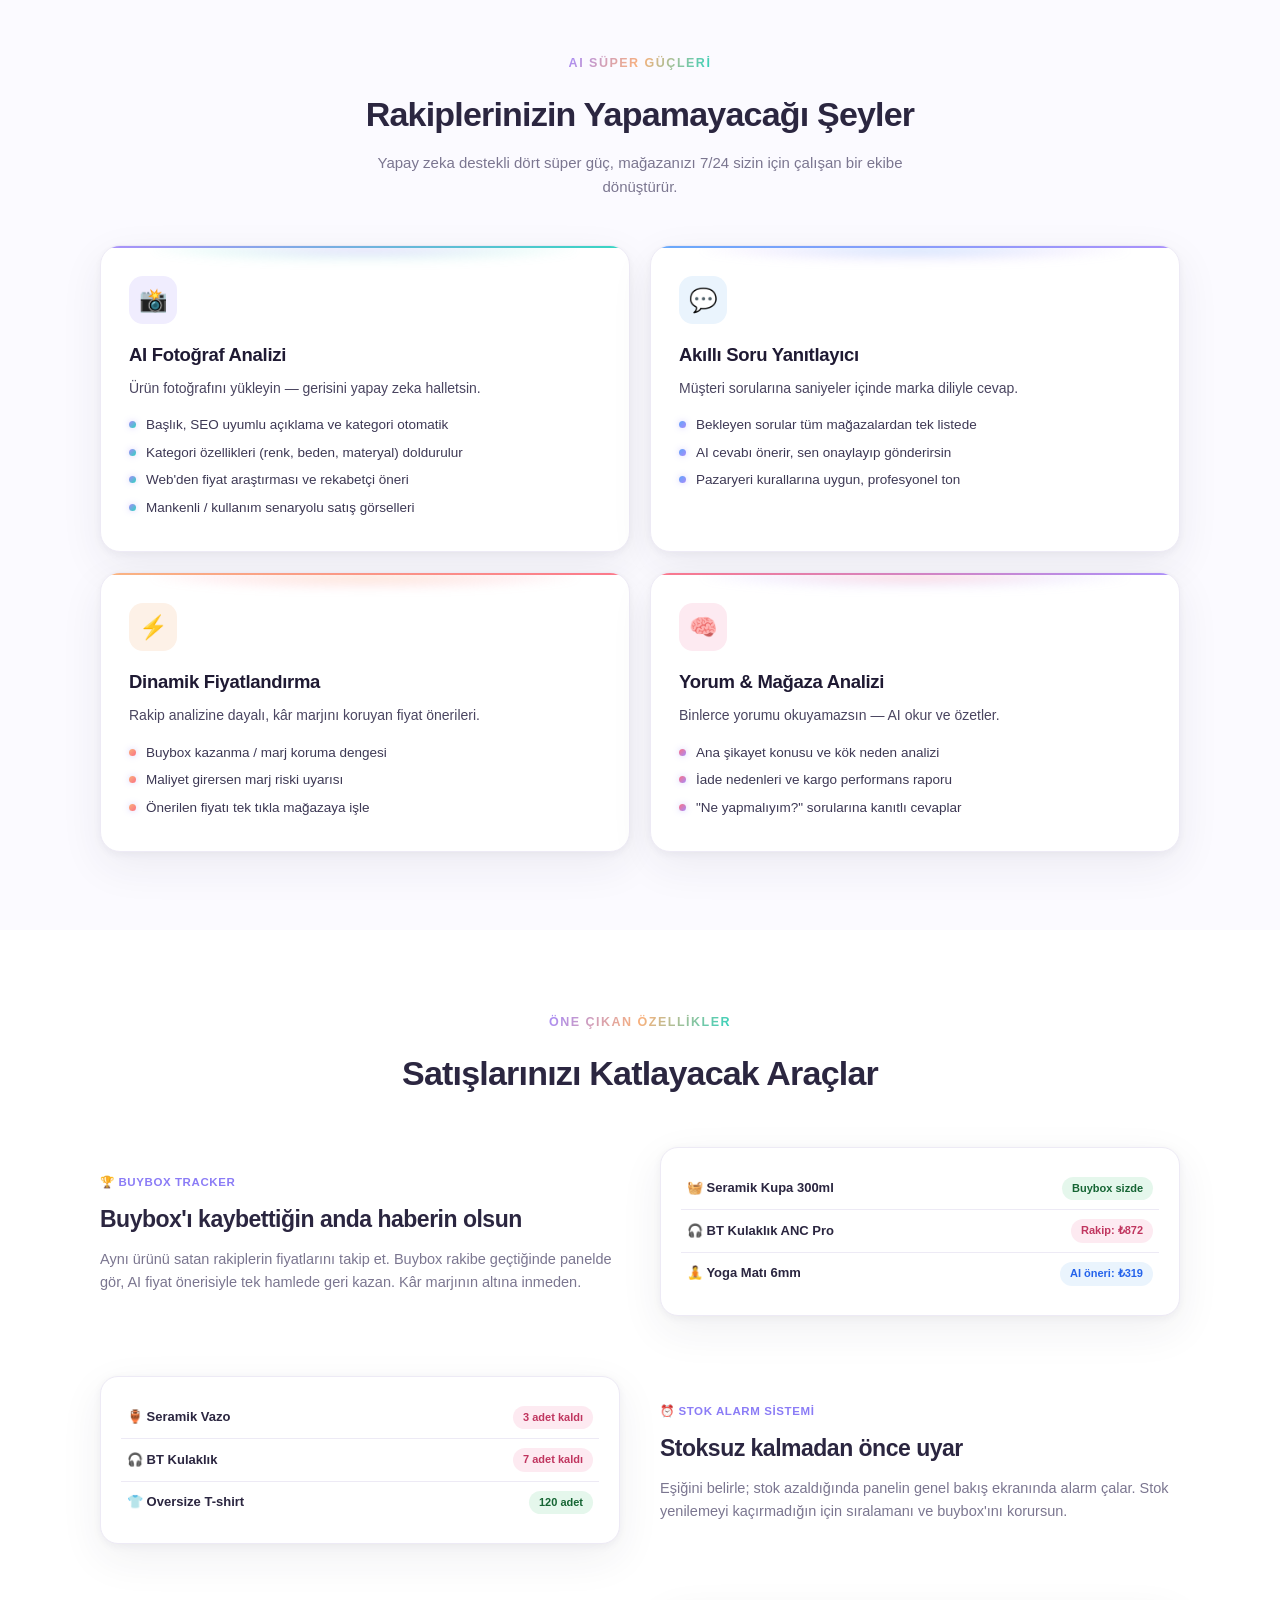
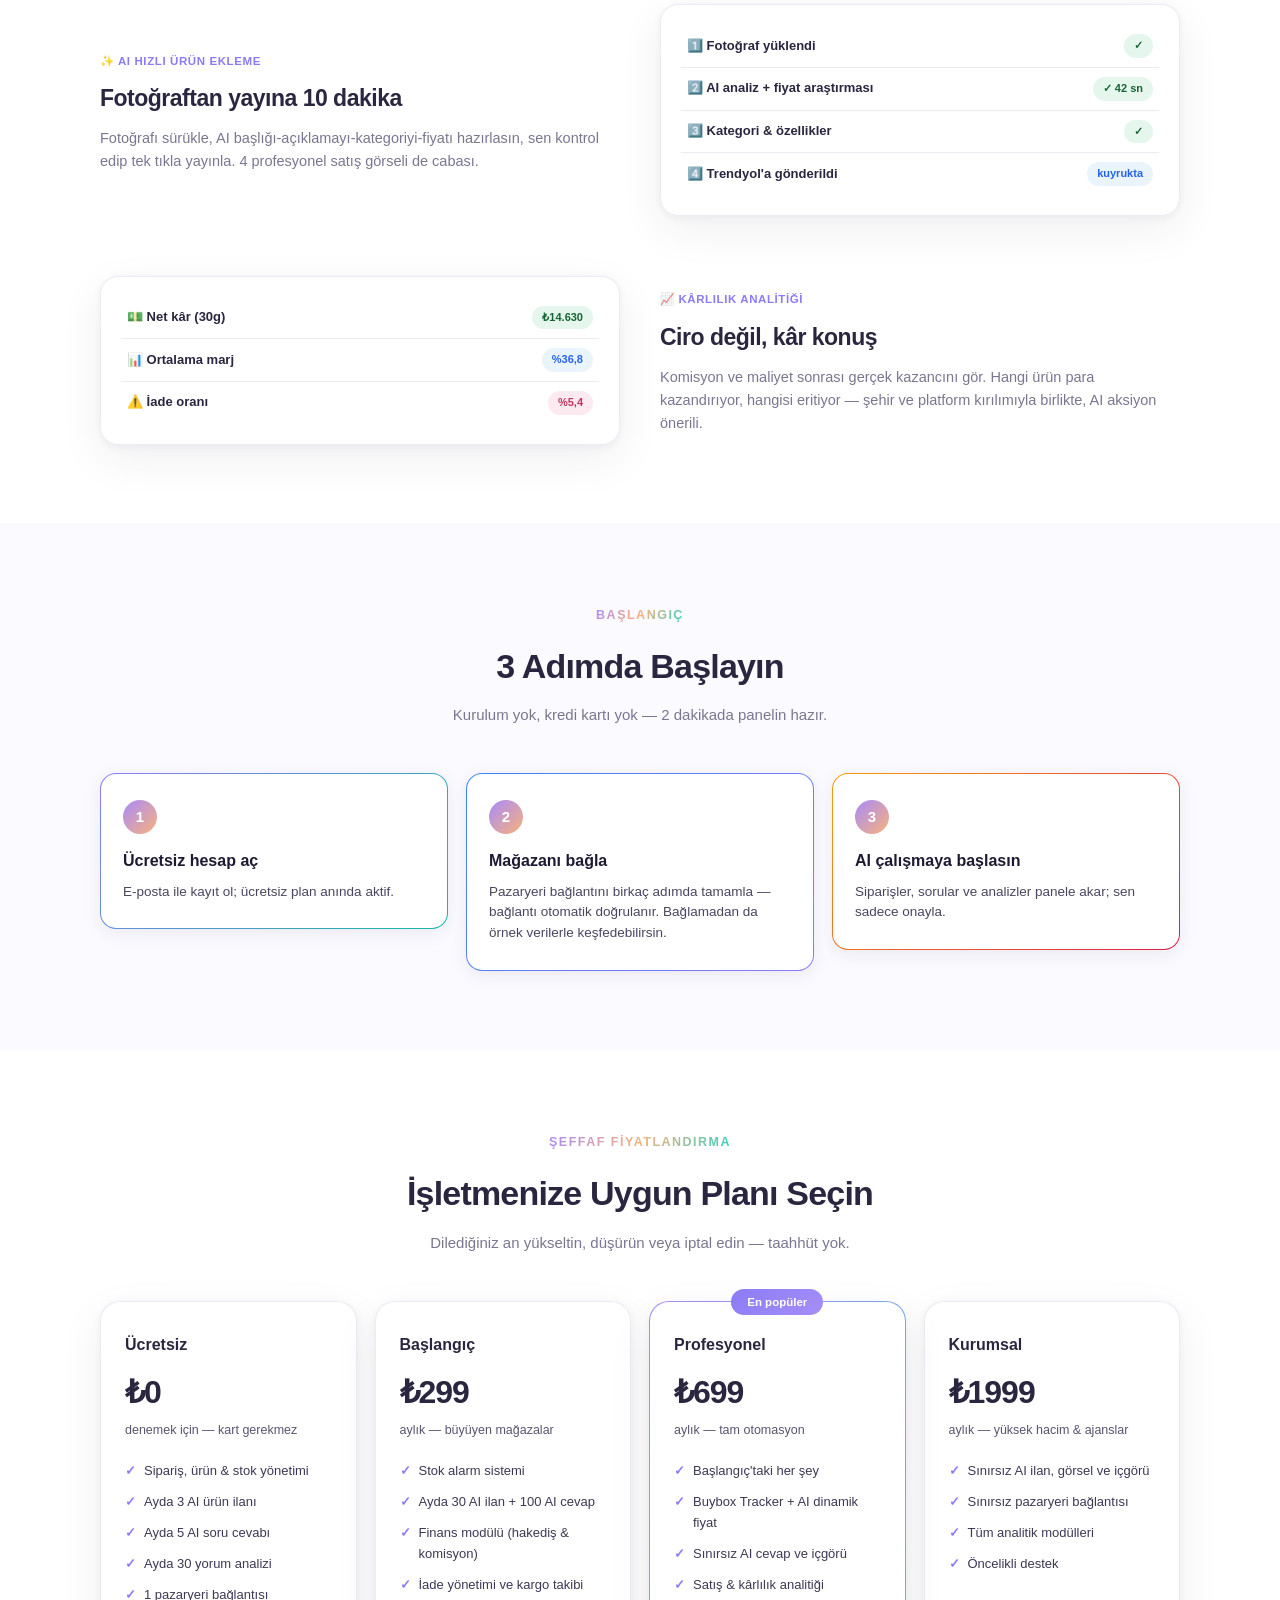
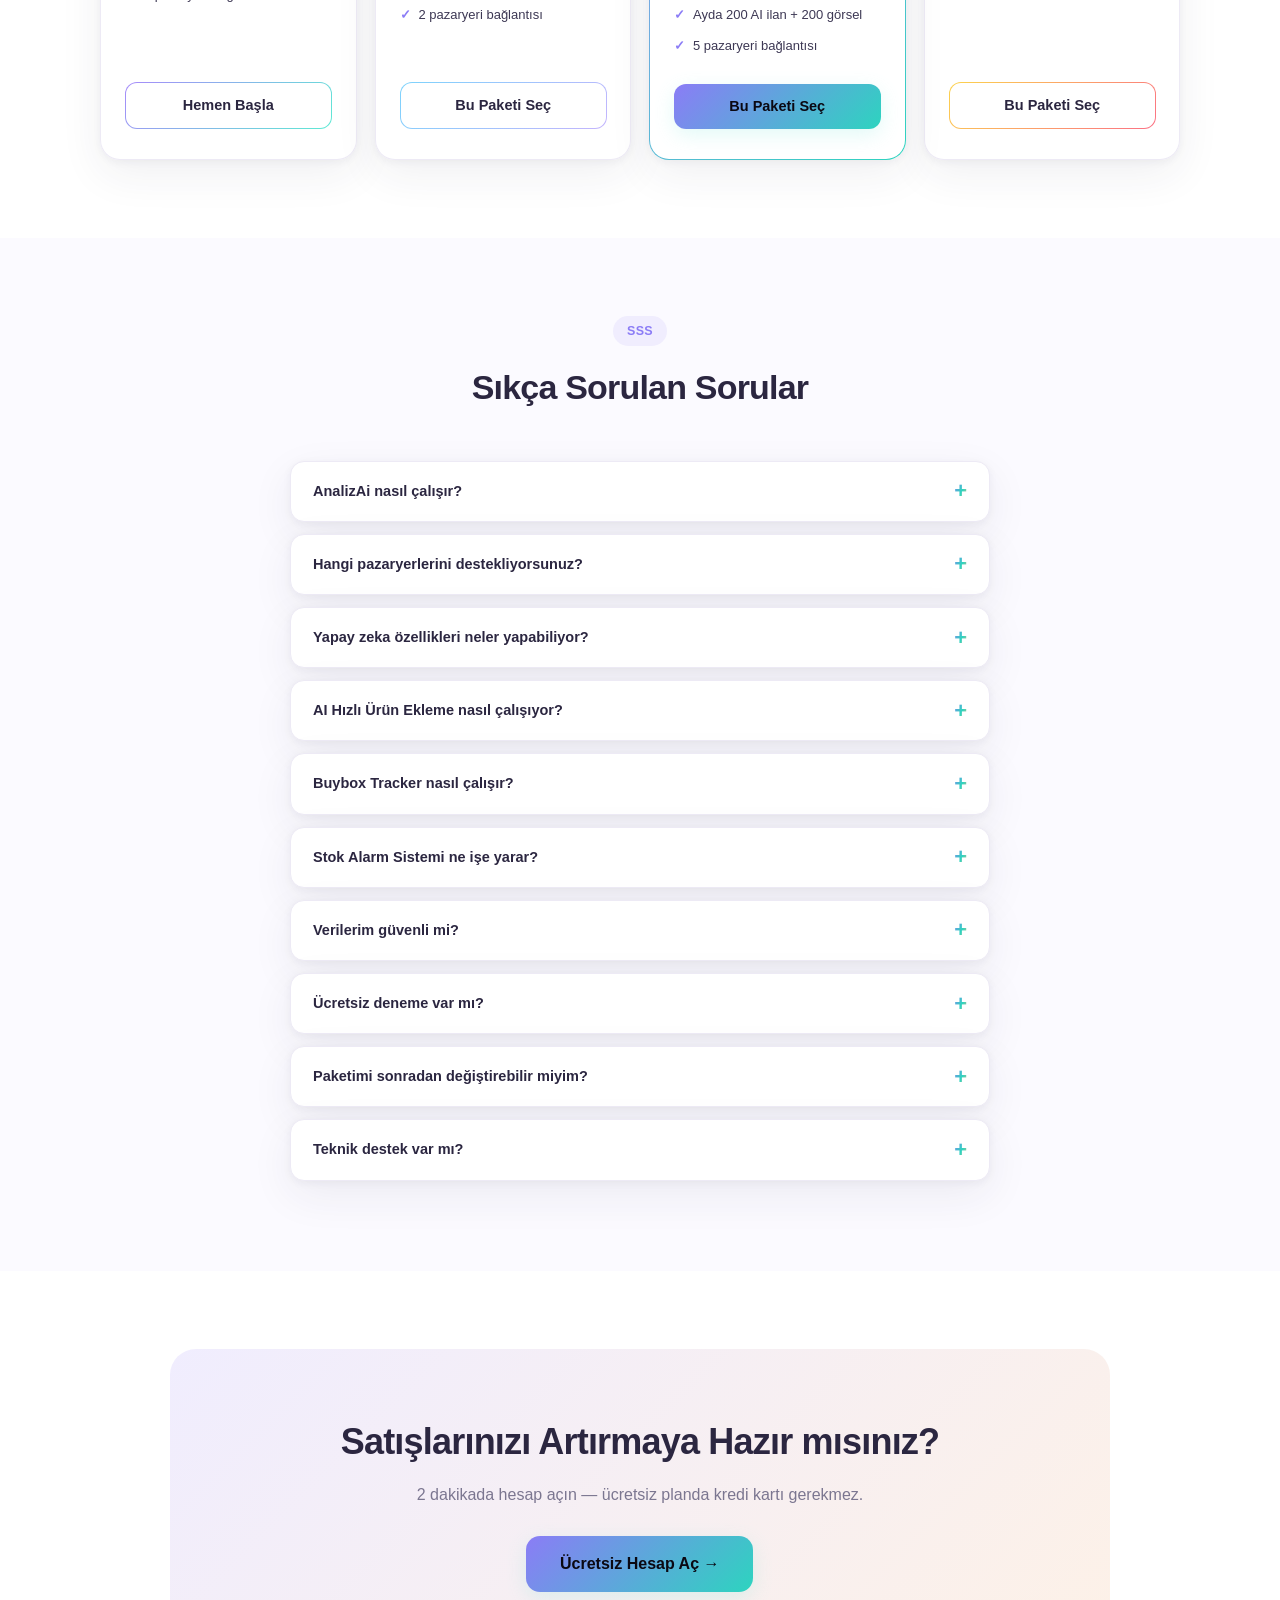
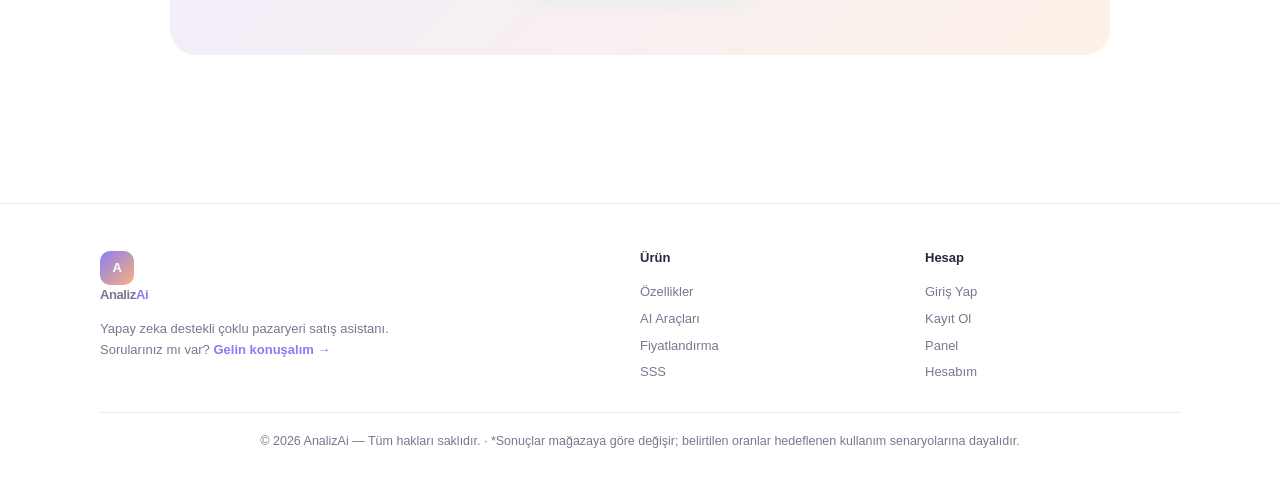
==== commit aa09122c: "Add AI-assisted return claim review with human confirm, plus landing hover/tag polish. Genel consult" ====
--- a/app/static/index.html
+++ b/app/static/index.html
@@ -152,10 +152,48 @@
   /* her şey tek panelde — kompakt ızgara */
   .allgrid { display: grid; grid-template-columns: repeat(4, 1fr); gap: 14px; }
   .acard {
-    background: var(--card); border: 1px solid var(--border); border-radius: 15px; padding: 18px 16px;
-    box-shadow: var(--shadow); transition: transform .22s cubic-bezier(.34,1.56,.64,1), box-shadow .22s;
-  }
-  .acard:hover { transform: translateY(-5px); box-shadow: 0 10px 30px rgba(43,38,64,.12); }
+    border-radius: 15px; padding: 18px 16px;
+    border: 1.5px solid transparent;
+    background:
+      linear-gradient(var(--card), var(--card)) padding-box,
+      linear-gradient(var(--border), var(--border)) border-box;
+    box-shadow: var(--shadow);
+    transition: transform .22s cubic-bezier(.34,1.56,.64,1), box-shadow .22s, background .22s;
+  }
+  .acard:hover {
+    transform: translateY(-5px);
+    box-shadow: 0 10px 28px rgba(139, 124, 246, 0.16), 0 0 18px rgba(45, 212, 191, 0.1);
+    background:
+      linear-gradient(var(--card), var(--card)) padding-box,
+      linear-gradient(135deg, #a78bfa, #2dd4bf 50%, #f9b17c) border-box;
+  }
+  .allgrid .acard:nth-child(4n+1):hover {
+    box-shadow: 0 10px 28px rgba(167, 139, 250, 0.2), 0 0 16px rgba(94, 234, 212, 0.12);
+    background:
+      linear-gradient(var(--card), var(--card)) padding-box,
+      linear-gradient(135deg, #a78bfa, #5eead4) border-box;
+  }
+  .allgrid .acard:nth-child(4n+2):hover {
+    box-shadow: 0 10px 28px rgba(96, 165, 250, 0.18), 0 0 16px rgba(196, 181, 253, 0.12);
+    background:
+      linear-gradient(var(--card), var(--card)) padding-box,
+      linear-gradient(135deg, #7dd3fc, #c4b5fd) border-box;
+  }
+  .allgrid .acard:nth-child(4n+3):hover {
+    box-shadow: 0 10px 28px rgba(249, 177, 124, 0.18), 0 0 16px rgba(251, 113, 133, 0.12);
+    background:
+      linear-gradient(var(--card), var(--card)) padding-box,
+      linear-gradient(135deg, #f9b17c, #fb7185) border-box;
+  }
+  .allgrid .acard:nth-child(4n+4):hover {
+    box-shadow: 0 10px 28px rgba(251, 113, 133, 0.18), 0 0 16px rgba(167, 139, 250, 0.12);
+    background:
+      linear-gradient(var(--card), var(--card)) padding-box,
+      linear-gradient(135deg, #fb7185, #a78bfa) border-box;
+  }
+  html[data-theme="dark"] .acard:hover {
+    box-shadow: 0 12px 32px rgba(0, 0, 0, 0.35), 0 0 22px rgba(139, 124, 246, 0.18);
+  }
   .acard .ic { font-size: 21px; }
   .acard h3 { font-size: 13.8px; margin: 8px 0 4px; letter-spacing: -.2px; }
   .acard p { font-size: 12px; color: var(--muted); line-height: 1.45; }
@@ -724,7 +762,7 @@
 <section id="fiyatlar">
   <div class="inner">
     <div class="sec-head reveal">
-      <span class="tag">ŞEFFAF FİYATLANDIRMA</span>
+      <span class="tag tag-grad">ŞEFFAF FİYATLANDIRMA</span>
       <h2>İşletmenize Uygun Planı Seçin</h2>
       <p>Dilediğiniz an yükseltin, düşürün veya iptal edin — taahhüt yok.</p>
     </div>
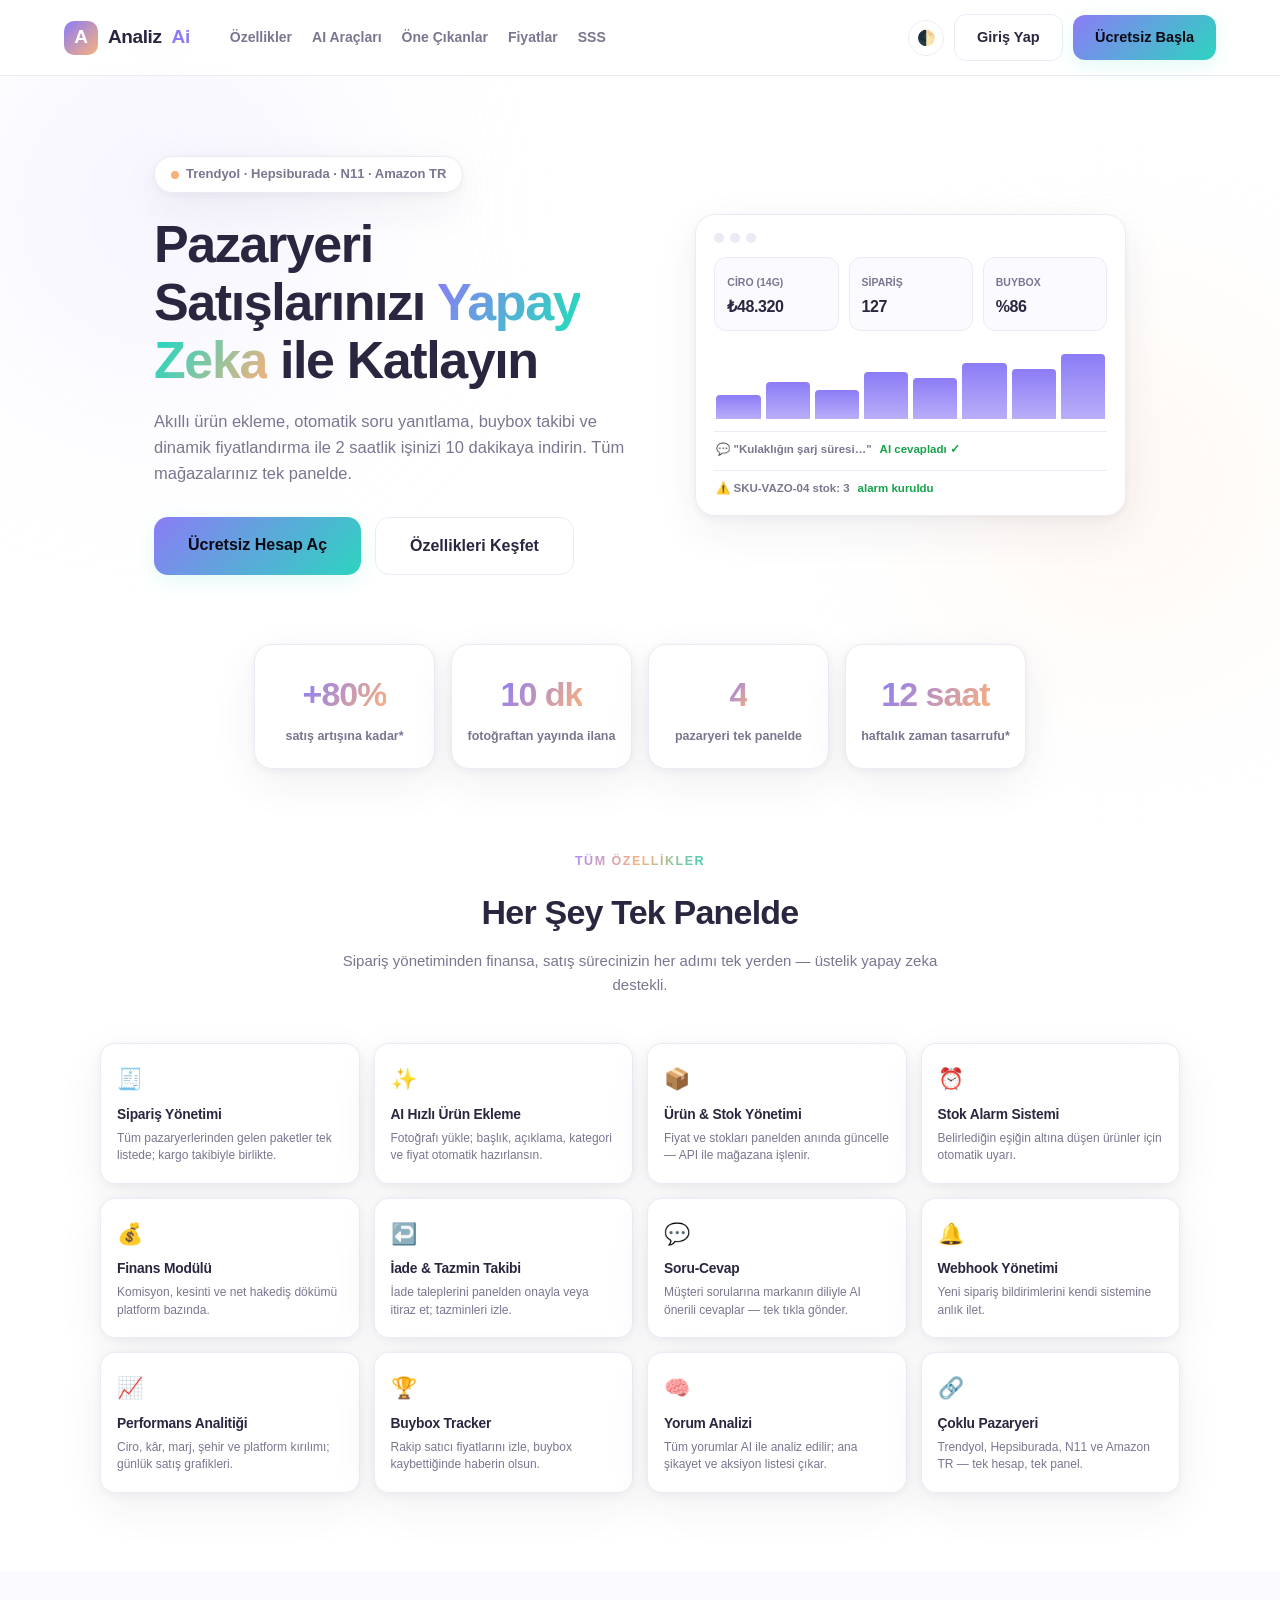
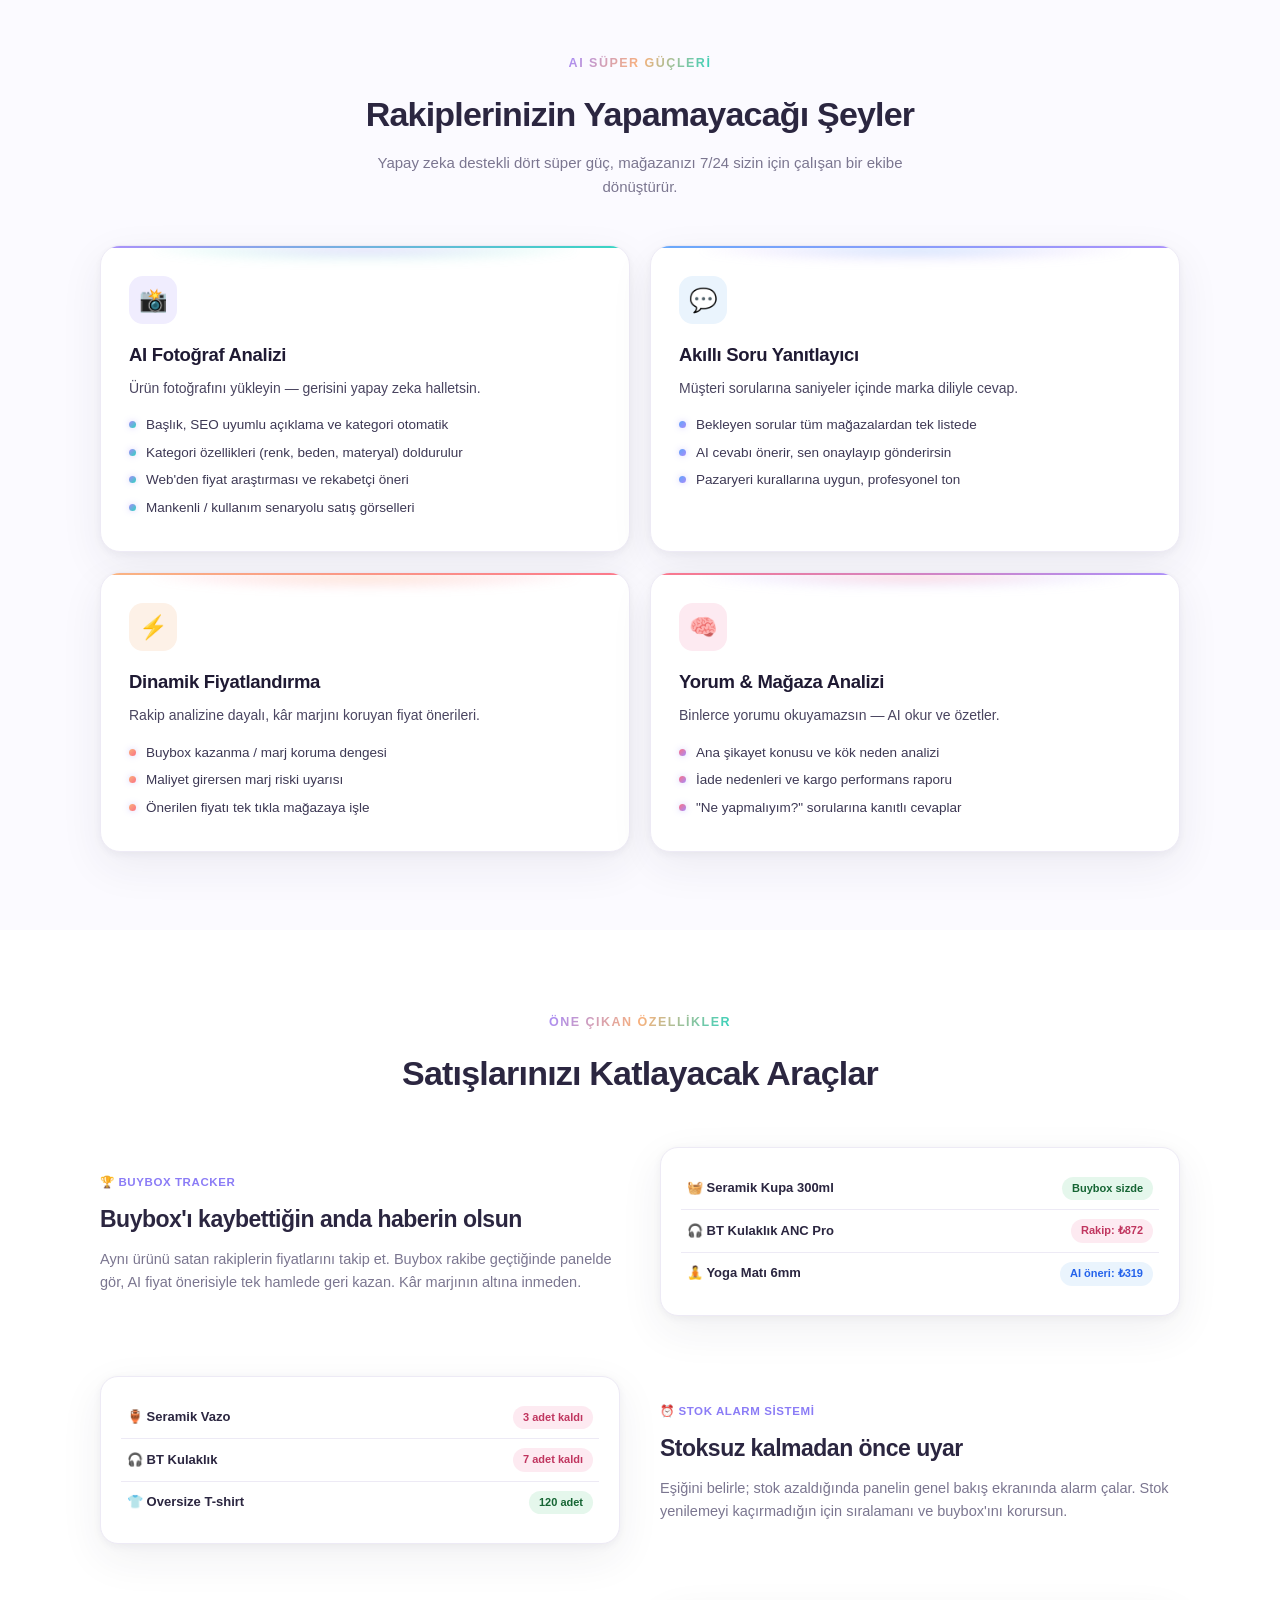
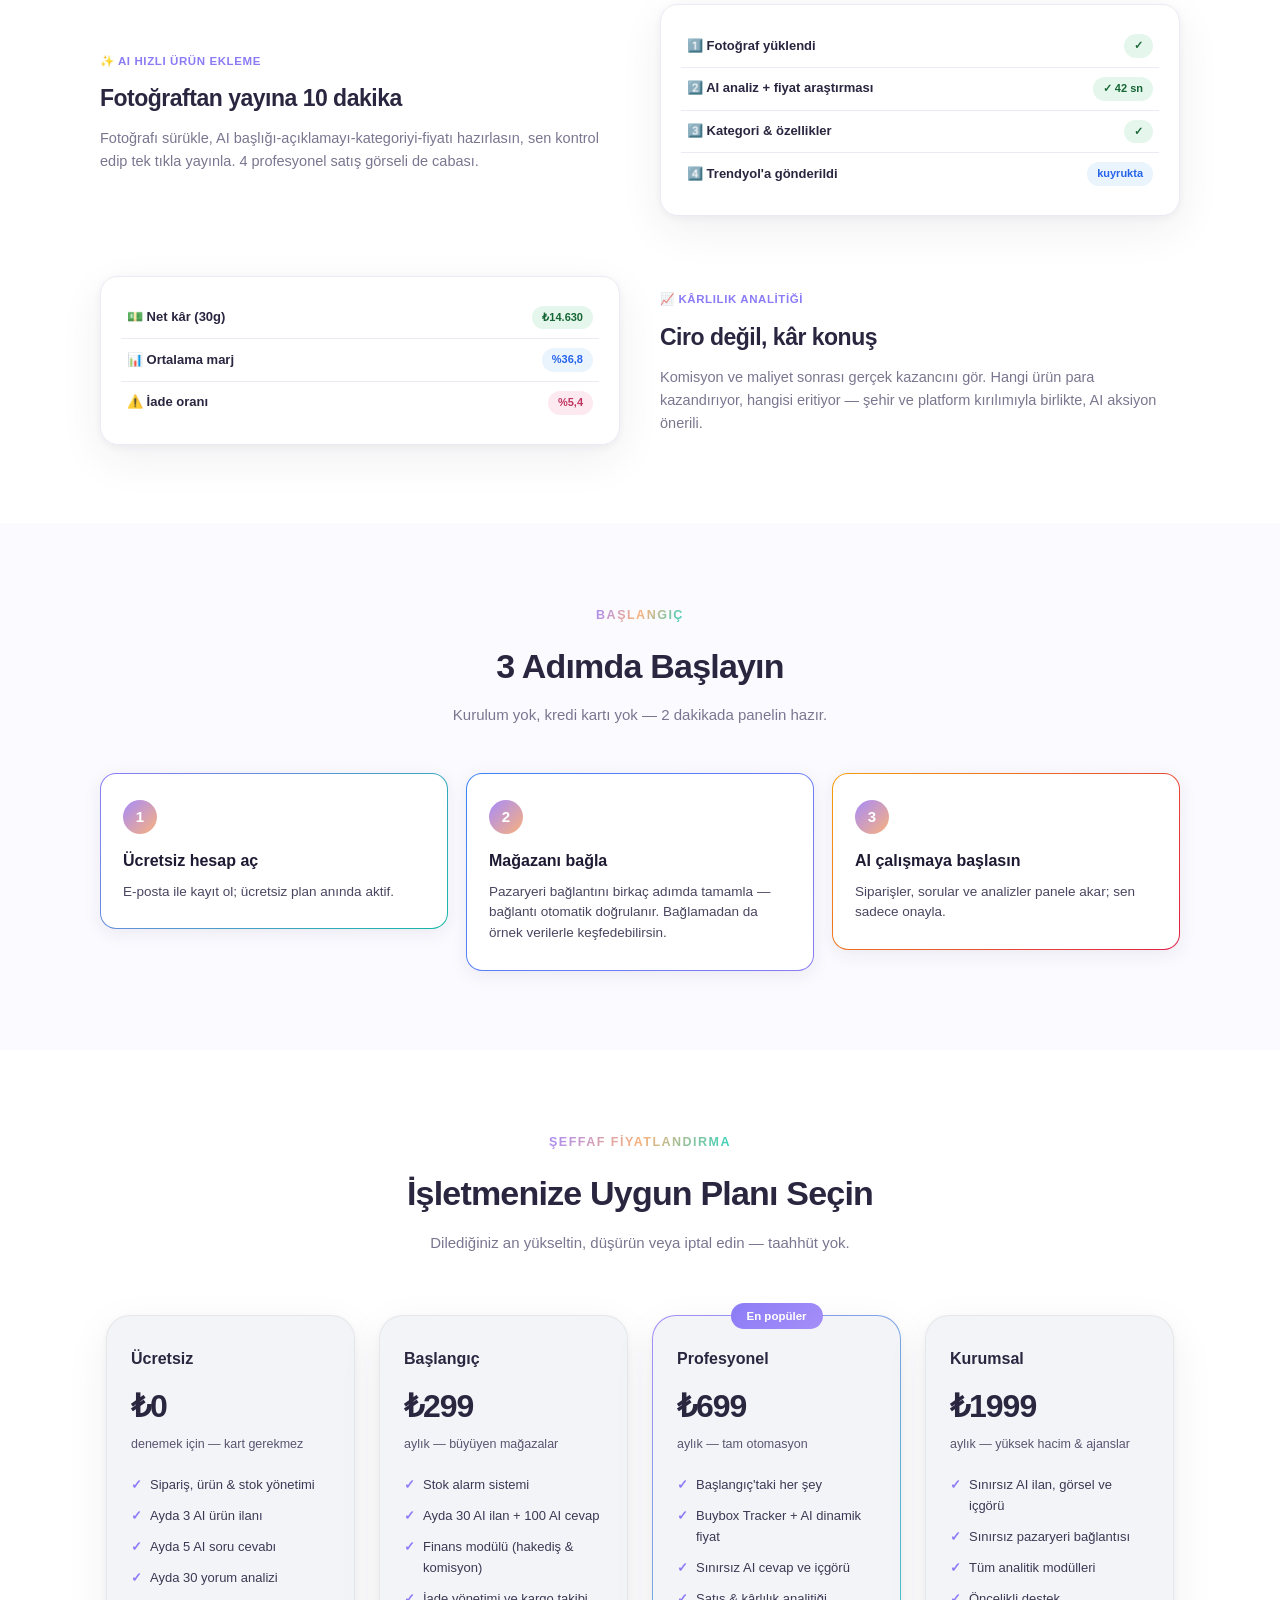
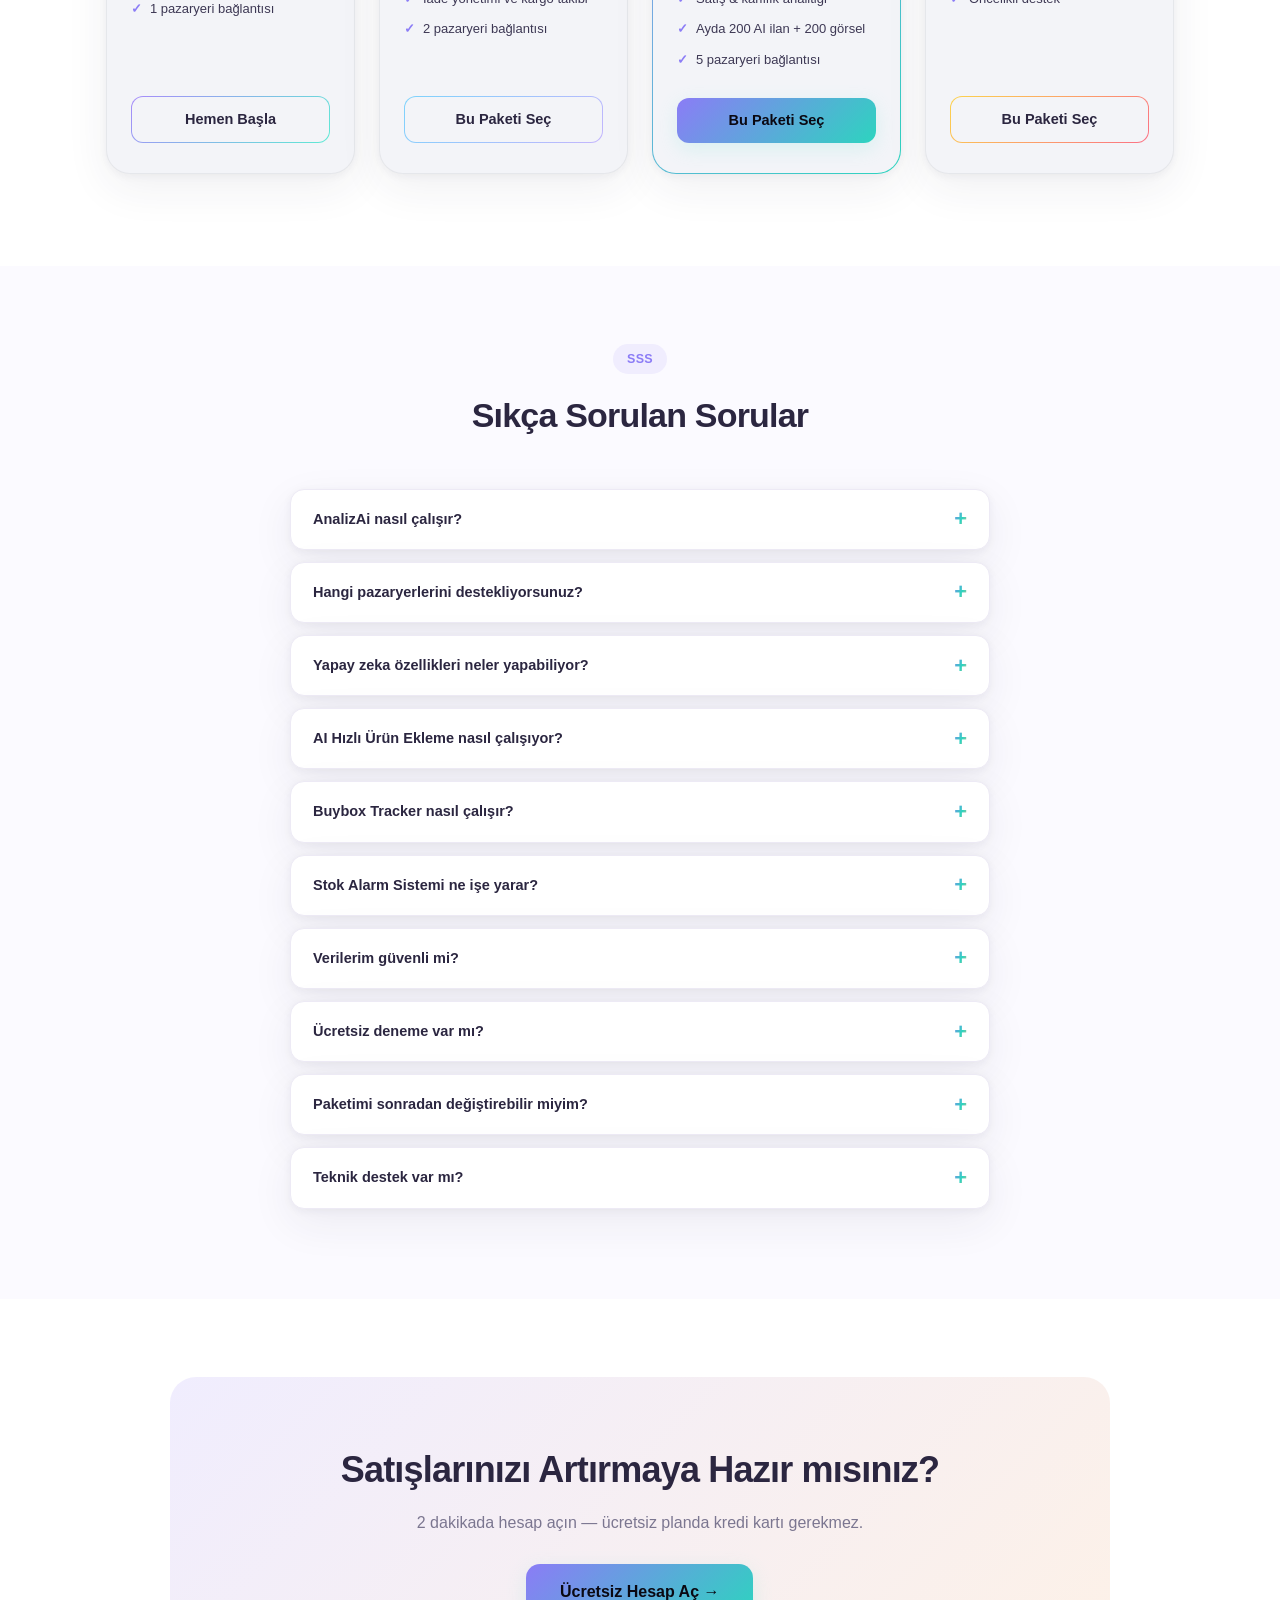
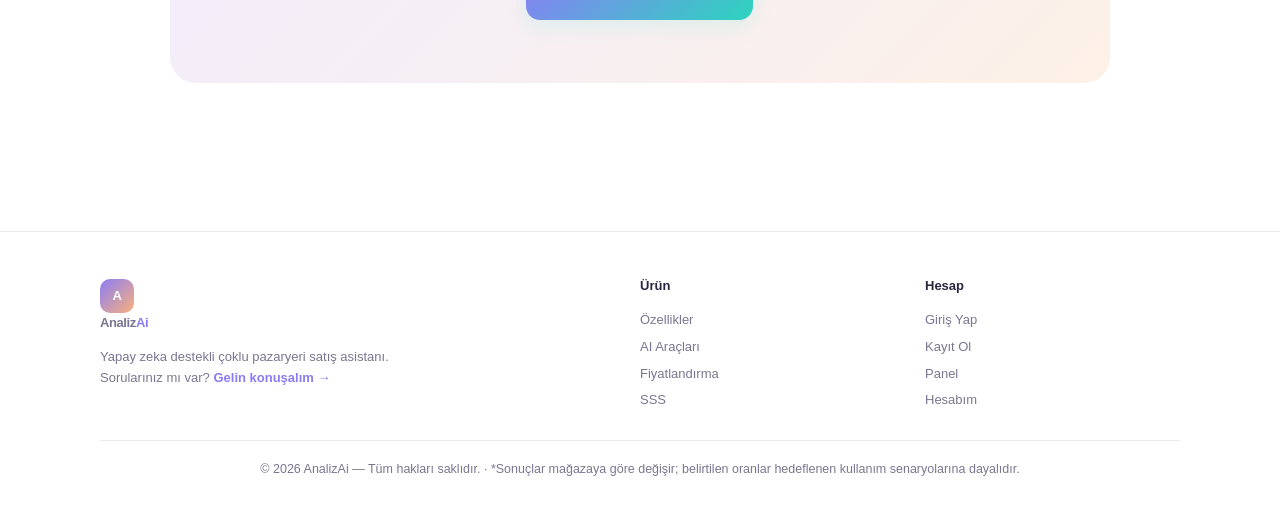
==== commit 3d882e20: "Aktif magaza secimi, ayarlar sekmesi ve TR/EN dil destegi. Hesabimda Sec ile tek magaza aktife alini" ====
--- a/app/static/index.html
+++ b/app/static/index.html
@@ -407,48 +407,63 @@
   .stp-drawer:hover { background: #241e3a; filter: none; }
   html:not([data-theme="dark"]) .stp-drawer:hover { filter: brightness(0.97); }
 
-  /* fiyatlar */
-  .plans { display: grid; grid-template-columns: repeat(4, 1fr); gap: 18px; align-items: stretch; }
+  /* fiyatlar — CLI kart glow (doygun mor→cyan, sıkı mesafe, sadece DIŞ) */
+  .plans { display: grid; grid-template-columns: repeat(4, 1fr); gap: 24px; align-items: stretch; overflow: visible; padding: 14px 6px; }
+  .plan-wrap {
+    position: relative;
+    transition: transform .28s cubic-bezier(.34,1.56,.64,1);
+  }
+  .plan-wrap:hover { transform: translateY(-4px); }
+  .plan-aura {
+    position: absolute;
+    inset: 0;
+    border-radius: 24px;
+    z-index: 0;
+    pointer-events: none;
+    opacity: 0;
+    background: conic-gradient(
+      from 200deg at 50% 50%,
+      #f0abfc 0deg,
+      #e879f9 35deg,
+      #d946ef 70deg,
+      #a855f7 110deg,
+      #6366f1 150deg,
+      #3b82f6 190deg,
+      #22d3ee 240deg,
+      #38bdf8 290deg,
+      #c084fc 330deg,
+      #f0abfc 360deg
+    );
+    filter: blur(16px);
+    transform: scale(1.055);
+    transition: opacity .28s ease;
+  }
+  .plan-wrap:hover .plan-aura { opacity: 1; }
   .plan {
-    border-radius: 20px; padding: 30px 24px;
-    display: flex; flex-direction: column;
+    position: relative;
+    z-index: 1;
+    border-radius: 24px; padding: 30px 24px;
+    display: flex; flex-direction: column; height: 100%;
+    border: 1px solid rgba(15, 23, 42, 0.06);
+    background-color: #f3f4f8;
+    background-image: none;
+    box-shadow: var(--shadow);
+    transition: border-color .28s ease, box-shadow .28s ease;
+  }
+  .plan-wrap:hover .plan {
+    border-color: transparent;
+    box-shadow: 0 6px 18px rgba(15, 23, 42, 0.05);
+  }
+  .plan.hot {
+    overflow: visible;
     border: 1.5px solid transparent;
-    background:
-      linear-gradient(var(--card), var(--card)) padding-box,
-      linear-gradient(var(--border), var(--border)) border-box;
-    box-shadow: var(--shadow);
-    transition: transform .25s cubic-bezier(.34,1.56,.64,1), box-shadow .25s, background .25s;
-  }
-  .plan:hover {
-    transform: translateY(-6px) scale(1.02);
-    box-shadow: 0 12px 40px rgba(139, 124, 246, 0.18);
-    background:
-      linear-gradient(var(--card), var(--card)) padding-box,
-      linear-gradient(135deg, #a78bfa, #2dd4bf 50%, #f9b17c) border-box;
-  }
-  .plans .plan:nth-child(1):hover {
-    background:
-      linear-gradient(var(--card), var(--card)) padding-box,
-      linear-gradient(135deg, #a78bfa, #5eead4) border-box;
-  }
-  .plans .plan:nth-child(2):hover {
-    background:
-      linear-gradient(var(--card), var(--card)) padding-box,
-      linear-gradient(135deg, #7dd3fc, #c4b5fd) border-box;
-  }
-  .plans .plan:nth-child(3):hover,
-  .plan.hot {
-    background:
-      linear-gradient(var(--card), var(--card)) padding-box,
-      linear-gradient(135deg, #a78bfa, #2dd4bf) border-box;
-  }
-  .plans .plan:nth-child(4):hover {
-    background:
-      linear-gradient(var(--card), var(--card)) padding-box,
-      linear-gradient(135deg, #fcd34d, #fb7185) border-box;
-  }
-  .plan.hot { position: relative; }
-  .plan.hot:hover { box-shadow: 0 12px 40px rgba(139, 124, 246, 0.28); }
+    background-color: #f3f4f8;
+    background-image:
+      linear-gradient(#f3f4f8, #f3f4f8),
+      linear-gradient(135deg, #a78bfa, #2dd4bf);
+    background-origin: border-box;
+    background-clip: padding-box, border-box;
+  }
   .plan.hot::before {
     content: "En popüler"; position: absolute; top: -13px; left: 50%; transform: translateX(-50%);
     background: linear-gradient(135deg, var(--lilac), #a58ef8); color: #fff;
@@ -464,34 +479,53 @@
   .plan .btn.ghost {
     border: 1.5px solid transparent;
     background:
-      linear-gradient(var(--card), var(--card)) padding-box,
+      linear-gradient(#f3f4f8, #f3f4f8) padding-box,
       linear-gradient(135deg, #a78bfa, #2dd4bf) border-box;
     color: var(--ink);
   }
-  .plans .plan:nth-child(1) .btn.ghost {
-    background:
-      linear-gradient(var(--card), var(--card)) padding-box,
+  .plans .plan-wrap:nth-child(1) .btn.ghost {
+    background:
+      linear-gradient(#f3f4f8, #f3f4f8) padding-box,
       linear-gradient(135deg, #a78bfa, #5eead4) border-box;
   }
-  .plans .plan:nth-child(2) .btn.ghost {
-    background:
-      linear-gradient(var(--card), var(--card)) padding-box,
+  .plans .plan-wrap:nth-child(2) .btn.ghost {
+    background:
+      linear-gradient(#f3f4f8, #f3f4f8) padding-box,
       linear-gradient(135deg, #7dd3fc, #c4b5fd) border-box;
   }
-  .plans .plan:nth-child(4) .btn.ghost {
-    background:
-      linear-gradient(var(--card), var(--card)) padding-box,
+  .plans .plan-wrap:nth-child(4) .btn.ghost {
+    background:
+      linear-gradient(#f3f4f8, #f3f4f8) padding-box,
       linear-gradient(135deg, #fcd34d, #fb7185) border-box;
   }
   .plan .btn.ghost:hover {
     box-shadow: 0 0 18px rgba(139, 124, 246, 0.25);
     filter: brightness(1.06);
+  }
+  html[data-theme="dark"] .plan {
+    background-color: var(--card);
+    border-color: rgba(255,255,255,0.08);
+  }
+  html[data-theme="dark"] .plan.hot {
+    background-color: var(--card);
+    background-image:
+      linear-gradient(var(--card), var(--card)),
+      linear-gradient(135deg, #a78bfa, #2dd4bf);
+  }
+  html[data-theme="dark"] .plan .btn.ghost,
+  html[data-theme="dark"] .plans .plan-wrap:nth-child(1) .btn.ghost,
+  html[data-theme="dark"] .plans .plan-wrap:nth-child(2) .btn.ghost,
+  html[data-theme="dark"] .plans .plan-wrap:nth-child(4) .btn.ghost {
+    background:
+      linear-gradient(var(--card), var(--card)) padding-box,
+      linear-gradient(135deg, #a78bfa, #2dd4bf) border-box;
   }
   html[data-theme="dark"] .plan h3 { color: #f8f6ff; }
   html[data-theme="dark"] .plan .price { color: #ffffff; }
   html[data-theme="dark"] .plan .per { color: #d2cce6; }
   html[data-theme="dark"] .plan li { color: #e2dcf4; }
   html[data-theme="dark"] .plan li::before { color: #c4b5fd; }
+  html[data-theme="dark"] .plan-wrap:hover .plan-aura { opacity: 0.8; }
   html:not([data-theme="dark"]) .plan .per { color: #5a5470; }
   html:not([data-theme="dark"]) .plan li { color: #3d3854; }
 
@@ -767,57 +801,69 @@
       <p>Dilediğiniz an yükseltin, düşürün veya iptal edin — taahhüt yok.</p>
     </div>
     <div class="plans" id="planGrid">
-      <div class="plan reveal">
-        <h3>Ücretsiz</h3>
-        <div class="price">₺0</div>
-        <div class="per">denemek için — kart gerekmez</div>
-        <ul>
-          <li>Sipariş, ürün & stok yönetimi</li>
-          <li>Ayda 3 AI ürün ilanı</li>
-          <li>Ayda 5 AI soru cevabı</li>
-          <li>Ayda 30 yorum analizi</li>
-          <li>1 pazaryeri bağlantısı</li>
-        </ul>
-        <a class="btn ghost" href="/auth?plan=free">Hemen Başla</a>
-      </div>
-      <div class="plan reveal">
-        <h3>Başlangıç</h3>
-        <div class="price">₺299</div>
-        <div class="per">aylık — büyüyen mağazalar</div>
-        <ul>
-          <li>Stok alarm sistemi</li>
-          <li>Ayda 30 AI ilan + 100 AI cevap</li>
-          <li>Finans modülü (hakediş & komisyon)</li>
-          <li>İade yönetimi ve kargo takibi</li>
-          <li>2 pazaryeri bağlantısı</li>
-        </ul>
-        <a class="btn ghost" href="/auth?plan=starter">Bu Paketi Seç</a>
-      </div>
-      <div class="plan hot reveal">
-        <h3>Profesyonel</h3>
-        <div class="price">₺699</div>
-        <div class="per">aylık — tam otomasyon</div>
-        <ul>
-          <li>Başlangıç'taki her şey</li>
-          <li>Buybox Tracker + AI dinamik fiyat</li>
-          <li>Sınırsız AI cevap ve içgörü</li>
-          <li>Satış & kârlılık analitiği</li>
-          <li>Ayda 200 AI ilan + 200 görsel</li>
-          <li>5 pazaryeri bağlantısı</li>
-        </ul>
-        <a class="btn primary" href="/auth?plan=pro">Bu Paketi Seç</a>
-      </div>
-      <div class="plan reveal">
-        <h3>Kurumsal</h3>
-        <div class="price">₺1999</div>
-        <div class="per">aylık — yüksek hacim & ajanslar</div>
-        <ul>
-          <li>Sınırsız AI ilan, görsel ve içgörü</li>
-          <li>Sınırsız pazaryeri bağlantısı</li>
-          <li>Tüm analitik modülleri</li>
-          <li>Öncelikli destek</li>
-        </ul>
-        <a class="btn ghost" href="/auth?plan=enterprise">Bu Paketi Seç</a>
+      <div class="plan-wrap reveal">
+        <div class="plan-aura" aria-hidden="true"></div>
+        <div class="plan">
+          <h3>Ücretsiz</h3>
+          <div class="price">₺0</div>
+          <div class="per">denemek için — kart gerekmez</div>
+          <ul>
+            <li>Sipariş, ürün & stok yönetimi</li>
+            <li>Ayda 3 AI ürün ilanı</li>
+            <li>Ayda 5 AI soru cevabı</li>
+            <li>Ayda 30 yorum analizi</li>
+            <li>1 pazaryeri bağlantısı</li>
+          </ul>
+          <a class="btn ghost" href="/auth?plan=free">Hemen Başla</a>
+        </div>
+      </div>
+      <div class="plan-wrap reveal">
+        <div class="plan-aura" aria-hidden="true"></div>
+        <div class="plan">
+          <h3>Başlangıç</h3>
+          <div class="price">₺299</div>
+          <div class="per">aylık — büyüyen mağazalar</div>
+          <ul>
+            <li>Stok alarm sistemi</li>
+            <li>Ayda 30 AI ilan + 100 AI cevap</li>
+            <li>Finans modülü (hakediş & komisyon)</li>
+            <li>İade yönetimi ve kargo takibi</li>
+            <li>2 pazaryeri bağlantısı</li>
+          </ul>
+          <a class="btn ghost" href="/auth?plan=starter">Bu Paketi Seç</a>
+        </div>
+      </div>
+      <div class="plan-wrap reveal">
+        <div class="plan-aura" aria-hidden="true"></div>
+        <div class="plan hot">
+          <h3>Profesyonel</h3>
+          <div class="price">₺699</div>
+          <div class="per">aylık — tam otomasyon</div>
+          <ul>
+            <li>Başlangıç'taki her şey</li>
+            <li>Buybox Tracker + AI dinamik fiyat</li>
+            <li>Sınırsız AI cevap ve içgörü</li>
+            <li>Satış & kârlılık analitiği</li>
+            <li>Ayda 200 AI ilan + 200 görsel</li>
+            <li>5 pazaryeri bağlantısı</li>
+          </ul>
+          <a class="btn primary" href="/auth?plan=pro">Bu Paketi Seç</a>
+        </div>
+      </div>
+      <div class="plan-wrap reveal">
+        <div class="plan-aura" aria-hidden="true"></div>
+        <div class="plan">
+          <h3>Kurumsal</h3>
+          <div class="price">₺1999</div>
+          <div class="per">aylık — yüksek hacim & ajanslar</div>
+          <ul>
+            <li>Sınırsız AI ilan, görsel ve içgörü</li>
+            <li>Sınırsız pazaryeri bağlantısı</li>
+            <li>Tüm analitik modülleri</li>
+            <li>Öncelikli destek</li>
+          </ul>
+          <a class="btn ghost" href="/auth?plan=enterprise">Bu Paketi Seç</a>
+        </div>
       </div>
     </div>
   </div>
